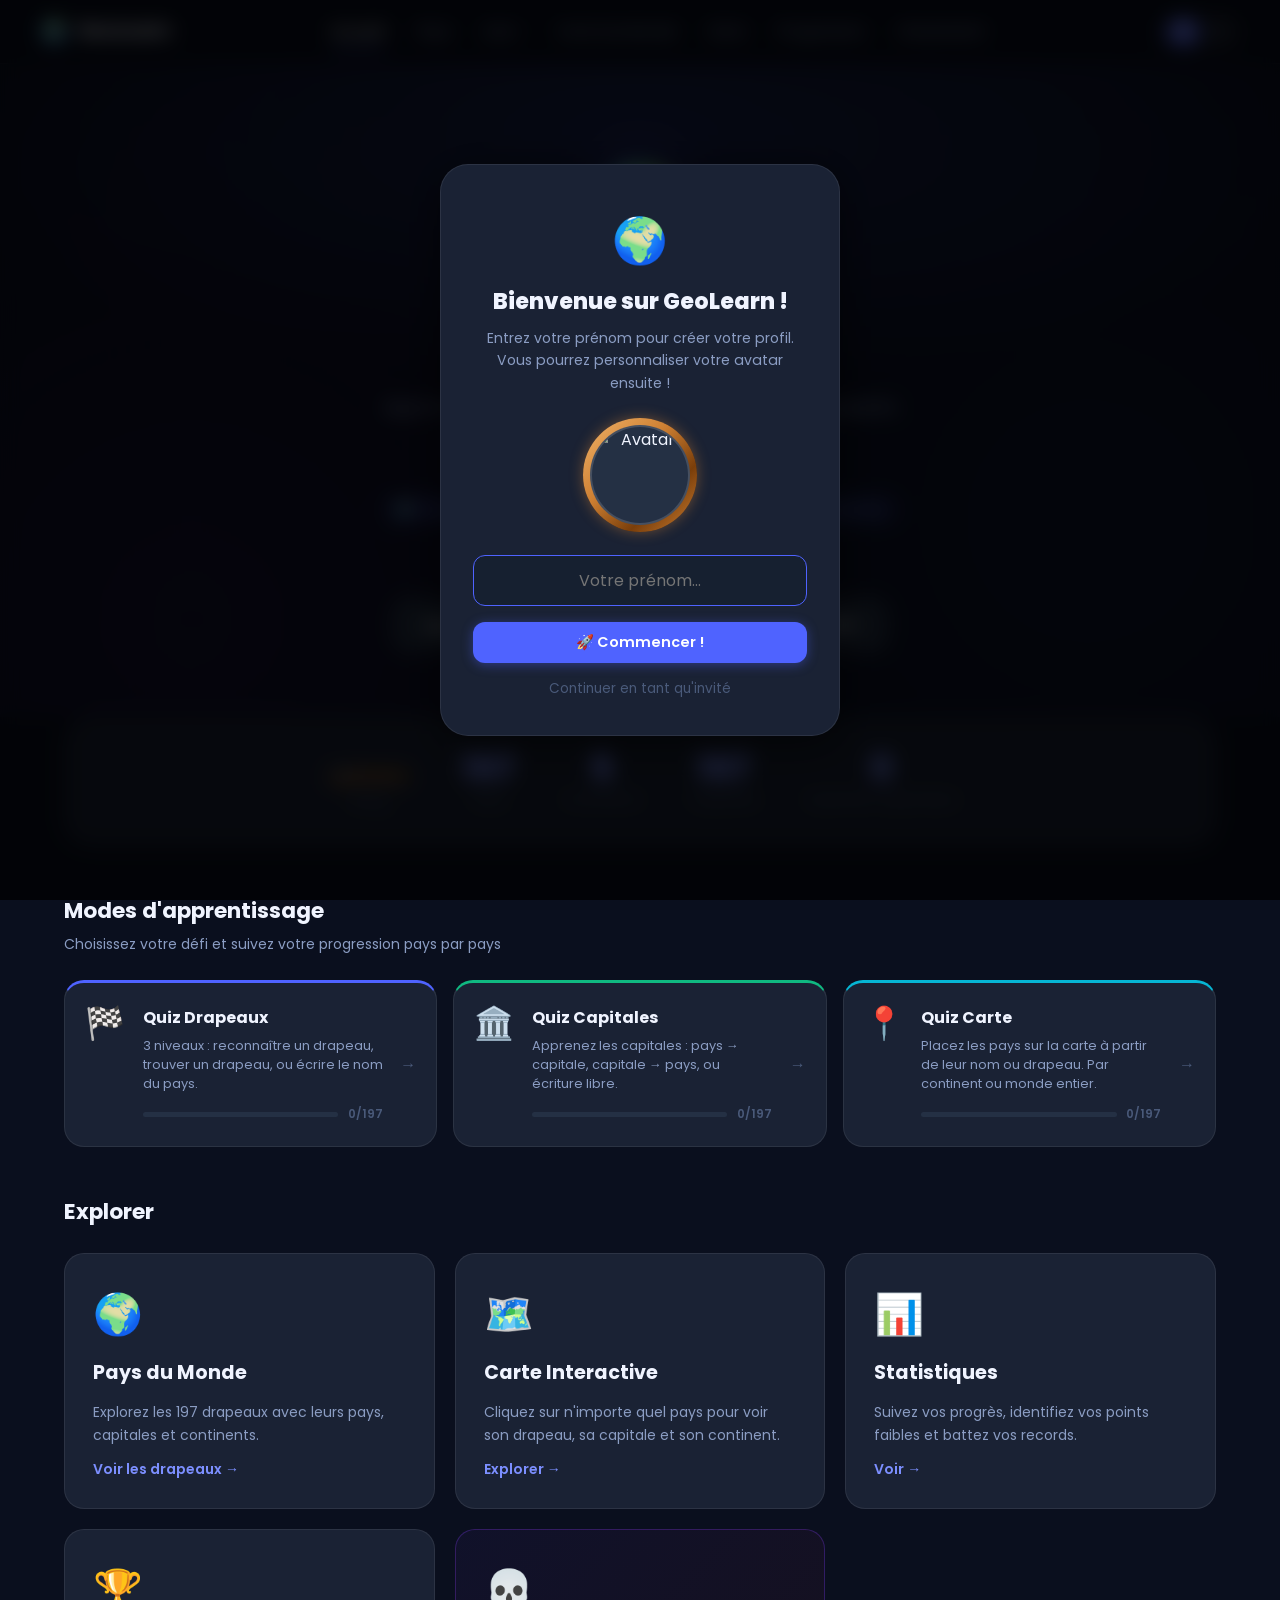
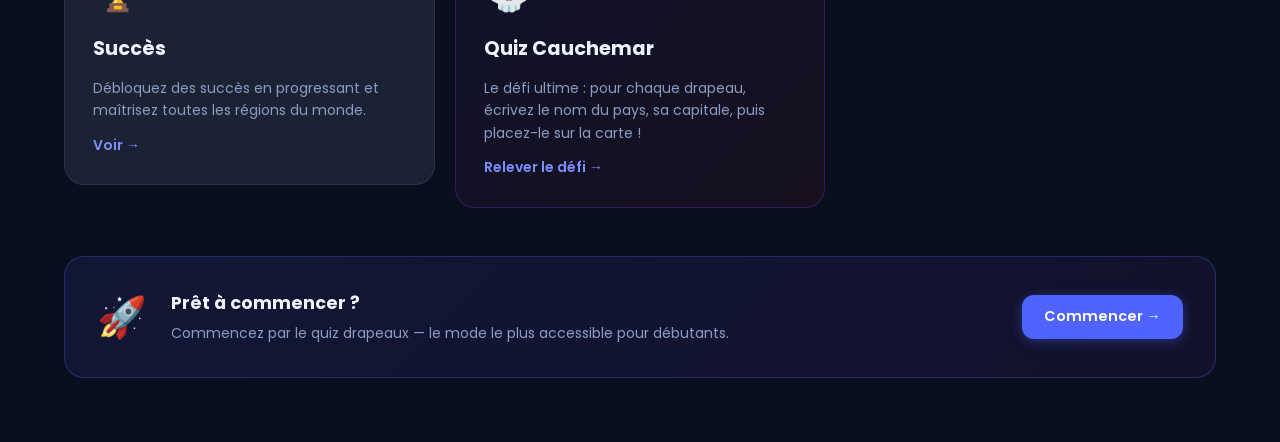
==== index.html @ 6a36aa5c "modif" ====
<!DOCTYPE html>
<html lang="fr" id="htmlRoot">
<head>
  <meta charset="UTF-8">
  <meta name="viewport" content="width=device-width, initial-scale=1.0">
  <title>GeoLearn</title>
  <link rel="icon" href="data:image/svg+xml,<svg xmlns=%22http://www.w3.org/2000/svg%22 viewBox=%220 0 100 100%22><text y=%22.9em%22 font-size=%2290%22>🌍</text></svg>">
  <link rel="stylesheet" href="https://cdnjs.cloudflare.com/ajax/libs/flag-icons/6.6.6/css/flag-icons.min.css">
  <link rel="preconnect" href="https://fonts.googleapis.com">
  <link rel="preconnect" href="https://fonts.gstatic.com" crossorigin>
  <link href="https://fonts.googleapis.com/css2?family=Poppins:wght@300;400;500;600;700;800&display=swap" rel="stylesheet">
  <link rel="stylesheet" href="css/main.css">
  <link rel="stylesheet" href="css/components.css">
  <link rel="stylesheet" href="css/map.css">
</head>
<body>
  <div id="loading-screen">
    <div class="loader-content">
      <div class="loader-globe">🌍</div>
      <p id="loadingText">Chargement de GeoLearn...</p>
    </div>
  </div>

  <nav id="navbar">
    <a href="#/" class="nav-brand">
      <span class="nav-logo">🌍</span>
      <span class="nav-title">GeoLearn</span>
    </a>
    <div class="nav-links" id="navLinks">
      <a href="#/" class="nav-link" id="navHome">Accueil</a>
      <a href="#/drapeaux" class="nav-link" id="navFlags">Pays</a>
      <div class="nav-dropdown">
        <button class="nav-link nav-dropdown-btn" id="navQuizBtn">Quiz <span class="arrow">▾</span></button>
        <div class="nav-dropdown-menu">
          <a href="#/quiz/drapeaux" class="nav-dropdown-item" id="navQuizFlags">Quiz Drapeaux</a>
          <a href="#/quiz/capitales" class="nav-dropdown-item" id="navQuizCap">Quiz Capitales</a>
          <a href="#/quiz/carte" class="nav-dropdown-item" id="navQuizMap">Quiz Carte</a>
          <a href="#/quiz/cauchemar" class="nav-dropdown-item" id="navQuizNight">Quiz Cauchemar</a>
        </div>
      </div>
      <a href="#/carte" class="nav-link" id="navMap">Carte du Monde</a>
      <a href="#/stats" class="nav-link" id="navStats">Stats</a>
      <a href="#/succes" class="nav-link" id="navAch">Progression</a>
      <a href="#/classement" class="nav-link" id="navLeaderboard">Classement</a>
    </div>
    <button class="nav-toggle" id="navToggle" aria-label="Menu">
      <span></span><span></span><span></span>
    </button>
    <div class="nav-right">
      <div class="lang-switch" id="langSwitch">
        <button class="lang-switch-btn" data-lang="fr" title="Français">FR</button>
        <span class="lang-switch-sep">|</span>
        <button class="lang-switch-btn" data-lang="en" title="English">EN</button>
      </div>
      <a href="#/profil" id="navProfileBtn" style="display:none">👤</a>
    </div>
  </nav>

  <main id="app"></main>
  <div id="toast-container"></div>

  <script src="https://cdn.jsdelivr.net/npm/@supabase/supabase-js@2/dist/umd/supabase.js"></script>
  <script src="js/config.js"></script>
  <script src="js/modules/i18n.js"></script>
  <script src="https://d3js.org/d3.v7.min.js"></script>
  <script src="https://unpkg.com/topojson-client@3/dist/topojson-client.min.js"></script>
  <script src="js/data/countries.js"></script>
  <script src="js/data/countryDetails.js"></script>
  <script src="js/modules/router.js"></script>
  <script src="js/modules/ui.js"></script>
  <script src="js/modules/flagList.js"></script>
  <script src="js/modules/quizEngine.js"></script>
  <script src="js/modules/quizFlags.js"></script>
  <script src="js/modules/quizCapitals.js"></script>
  <script src="js/modules/worldMap.js"></script>
  <script src="js/modules/quizMap.js"></script>
  <script src="js/modules/quizNightmare.js"></script>
  <script src="js/modules/profile.js"></script>
  <script src="js/modules/achievements.js"></script>
  <script src="js/modules/rankBadges.js"></script>
  <script src="js/modules/leaderboard.js"></script>
  <script src="js/modules/auth.js"></script>
  <script src="js/app.js"></script>
</body>
</html>
---- css/main.css ----
/* ========== CSS VARIABLES ========== */
:root {
  --bg-primary: #0a0f1e;
  --bg-secondary: #111827;
  --bg-card: #1a2234;
  --bg-card-hover: #1e2d44;
  --bg-surface: #243044;
  --bg-input: #162030;

  --text-primary: #f0f4ff;
  --text-secondary: #8b9dc3;
  --text-muted: #4a5a7a;

  --accent: #4f63ff;
  --accent-light: #7c8fff;
  --accent-dark: #3347cc;
  --accent-glow: rgba(79, 99, 255, 0.35);

  --success: #10b981;
  --success-bg: rgba(16, 185, 129, 0.15);
  --success-border: rgba(16, 185, 129, 0.4);
  --error: #ef4444;
  --error-bg: rgba(239, 68, 68, 0.15);
  --error-border: rgba(239, 68, 68, 0.4);
  --warning: #f59e0b;
  --warning-bg: rgba(245, 158, 11, 0.15);
  --warning-border: rgba(245, 158, 11, 0.4);

  --africa: #f97316;
  --americas: #22c55e;
  --asia: #ec4899;
  --europe: #6366f1;
  --oceania: #06b6d4;

  --border: rgba(255, 255, 255, 0.08);
  --border-hover: rgba(255, 255, 255, 0.15);
  --border-active: rgba(79, 99, 255, 0.5);

  --shadow-sm: 0 2px 8px rgba(0, 0, 0, 0.3);
  --shadow-md: 0 4px 20px rgba(0, 0, 0, 0.4);
  --shadow-lg: 0 8px 40px rgba(0, 0, 0, 0.5);
  --shadow-accent: 0 4px 20px rgba(79, 99, 255, 0.4);

  --radius-sm: 8px;
  --radius-md: 12px;
  --radius-lg: 20px;
  --radius-xl: 28px;
  --radius-full: 9999px;

  --nav-height: 64px;
  --max-width: 1200px;
  --transition: 0.2s ease;
  --transition-slow: 0.4s ease;
  --font: 'Poppins', -apple-system, BlinkMacSystemFont, 'Segoe UI', sans-serif;
}

/* ========== RESET & BASE ========== */
*, *::before, *::after { box-sizing: border-box; margin: 0; padding: 0; }

html { scroll-behavior: smooth; }

body {
  font-family: var(--font);
  background: var(--bg-primary);
  color: var(--text-primary);
  line-height: 1.6;
  min-height: 100vh;
  overflow-x: hidden;
}

a { color: inherit; text-decoration: none; }
button { font-family: var(--font); cursor: pointer; border: none; background: none; }
img { max-width: 100%; display: block; }

::-webkit-scrollbar { width: 8px; }
::-webkit-scrollbar-track { background: var(--bg-secondary); }
::-webkit-scrollbar-thumb { background: var(--bg-surface); border-radius: 4px; }
::-webkit-scrollbar-thumb:hover { background: var(--text-muted); }

/* ========== LOADING SCREEN ========== */
#loading-screen {
  position: fixed;
  inset: 0;
  background: var(--bg-primary);
  display: flex;
  align-items: center;
  justify-content: center;
  z-index: 9999;
  transition: opacity 0.5s ease, visibility 0.5s ease;
}
#loading-screen.hidden { opacity: 0; visibility: hidden; }

.loader-content {
  text-align: center;
  animation: fadeInUp 0.5s ease;
}
.loader-globe {
  font-size: 5rem;
  animation: spin 2s linear infinite;
  display: inline-block;
  margin-bottom: 1rem;
}
.loader-content p {
  color: var(--text-secondary);
  font-size: 1.1rem;
  font-weight: 500;
}

@keyframes spin { from { transform: rotate(0deg); } to { transform: rotate(360deg); } }
@keyframes fadeInUp { from { opacity: 0; transform: translateY(20px); } to { opacity: 1; transform: translateY(0); } }

/* ========== NAVBAR ========== */
#navbar {
  position: fixed;
  top: 0;
  left: 0;
  right: 0;
  height: var(--nav-height);
  background: rgba(10, 15, 30, 0.95);
  backdrop-filter: blur(20px);
  -webkit-backdrop-filter: blur(20px);
  border-bottom: 1px solid var(--border);
  display: flex;
  align-items: center;
  justify-content: space-between;
  padding: 0 2.5rem;
  z-index: 1000;
}

.nav-brand {
  display: flex;
  align-items: center;
  gap: 0.55rem;
  font-weight: 700;
  font-size: 1.2rem;
  color: var(--text-primary);
  transition: opacity var(--transition);
  flex-shrink: 0;
  letter-spacing: -0.01em;
}
.nav-brand:hover { opacity: 0.75; }
.nav-logo { font-size: 1.4rem; }

.nav-links {
  display: flex;
  align-items: center;
  gap: 0.5rem;
  flex: 1;
  justify-content: center;
}

.nav-right {
  display: flex;
  align-items: center;
  gap: 0.6rem;
  flex-shrink: 0;
  padding-left: 1rem;
  border-left: 1px solid var(--border);
}

.nav-link {
  color: var(--text-secondary);
  font-size: 0.875rem;
  font-weight: 500;
  padding: 0.4rem 0.75rem;
  border-radius: var(--radius-sm);
  transition: color var(--transition);
  white-space: nowrap;
  display: inline-flex;
  align-items: center;
  gap: 0.3rem;
  position: relative;
}
.nav-link:hover {
  color: var(--text-primary);
}
.nav-link.active {
  color: var(--text-primary);
  font-weight: 600;
}
.nav-link.active::after {
  content: '';
  position: absolute;
  bottom: -2px;
  left: 0.75rem;
  right: 0.75rem;
  height: 2px;
  background: var(--accent);
  border-radius: 2px;
}

/* Dropdown */
.nav-dropdown { position: relative; }
.nav-dropdown-btn {
  color: var(--text-secondary);
  font-size: 0.875rem;
  font-weight: 500;
  padding: 0.4rem 0.75rem;
  border-radius: var(--radius-sm);
  transition: color var(--transition);
  display: inline-flex;
  align-items: center;
  gap: 0.35rem;
}
.nav-dropdown-btn:hover { color: var(--text-primary); }
.nav-dropdown-btn .arrow { transition: transform 0.2s; font-size: 0.65rem; opacity: 0.5; }
.nav-dropdown:hover .nav-dropdown-btn { color: var(--text-primary); }
.nav-dropdown:hover .arrow { transform: rotate(180deg); }

.nav-dropdown-menu {
  position: absolute;
  top: calc(100% + 0.75rem);
  right: 0;
  min-width: 210px;
  background: var(--bg-card);
  border: 1px solid var(--border);
  border-radius: var(--radius-md);
  padding: 0.4rem;
  box-shadow: var(--shadow-lg);
  opacity: 0;
  visibility: hidden;
  transform: translateY(-6px);
  transition: all 0.18s ease;
  z-index: 100;
}
.nav-dropdown:hover .nav-dropdown-menu {
  opacity: 1;
  visibility: visible;
  transform: translateY(0);
}
.nav-dropdown-item {
  display: block;
  padding: 0.6rem 0.9rem;
  color: var(--text-secondary);
  font-size: 0.875rem;
  font-weight: 500;
  border-radius: var(--radius-sm);
  transition: all var(--transition);
}
.nav-dropdown-item:hover { color: var(--text-primary); background: rgba(255,255,255,0.06); }

/* Language Switch (kept hidden in nav, reused if needed) */
.lang-switch {
  display: flex;
  align-items: center;
  gap: 0;
  flex-shrink: 0;
  background: rgba(255,255,255,0.06);
  border: 1px solid var(--border);
  border-radius: 20px;
  padding: 3px 4px;
}
.lang-switch-btn {
  height: 26px;
  min-width: 32px;
  border-radius: 14px;
  display: flex;
  align-items: center;
  justify-content: center;
  padding: 0 8px;
  border: none;
  background: transparent;
  color: var(--text-muted);
  font-size: 0.72rem;
  font-weight: 700;
  letter-spacing: 0.05em;
  cursor: pointer;
  transition: all 0.18s ease;
}
.lang-switch-sep {
  color: var(--border);
  font-size: 0.75rem;
  line-height: 1;
  pointer-events: none;
  user-select: none;
}
.lang-switch-btn.active {
  background: var(--accent);
  color: #fff;
  box-shadow: 0 0 8px var(--accent-glow);
}
.lang-switch-btn:hover:not(.active) {
  color: var(--text-primary);
  background: rgba(255,255,255,0.07);
}

/* Hamburger */
.nav-toggle {
  display: none;
  flex-direction: column;
  gap: 5px;
  padding: 8px;
  margin-left: 1rem;
  border-radius: var(--radius-sm);
  transition: background var(--transition);
}
.nav-toggle:hover { background: rgba(255,255,255,0.07); }
.nav-toggle span {
  width: 22px; height: 2px;
  background: var(--text-secondary);
  border-radius: 2px;
  transition: all 0.3s ease;
  display: block;
}
.nav-toggle.open span:nth-child(1) { transform: translateY(7px) rotate(45deg); }
.nav-toggle.open span:nth-child(2) { opacity: 0; transform: scaleX(0); }
.nav-toggle.open span:nth-child(3) { transform: translateY(-7px) rotate(-45deg); }

/* ========== MAIN CONTENT ========== */
#app {
  padding-top: var(--nav-height);
  min-height: 100vh;
}

.page {
  max-width: var(--max-width);
  margin: 0 auto;
  padding: 2rem 1.5rem;
  animation: fadeInUp 0.3s ease;
}

.page-title {
  font-size: 2rem;
  font-weight: 800;
  margin-bottom: 0.4rem;
  background: linear-gradient(135deg, var(--text-primary), var(--accent-light));
  -webkit-background-clip: text;
  -webkit-text-fill-color: transparent;
  background-clip: text;
}
.page-subtitle {
  color: var(--text-secondary);
  font-size: 1rem;
  margin-bottom: 2rem;
}

/* ========== HOME PAGE ========== */
.hero {
  text-align: center;
  padding: 4rem 1rem 3rem;
  position: relative;
  overflow: hidden;
}
.hero::before {
  content: '';
  position: absolute;
  inset: -50%;
  background: radial-gradient(ellipse at center, rgba(79, 99, 255, 0.12) 0%, transparent 70%);
  pointer-events: none;
}
.hero-globe {
  font-size: 5rem;
  display: inline-block;
  animation: float 3s ease-in-out infinite;
  margin-bottom: 1.5rem;
  filter: drop-shadow(0 0 30px rgba(79, 99, 255, 0.4));
}
@keyframes float {
  0%, 100% { transform: translateY(0) rotate(0deg); }
  50% { transform: translateY(-12px) rotate(5deg); }
}
.hero-title {
  font-size: clamp(2.5rem, 6vw, 4.5rem);
  font-weight: 800;
  line-height: 1.1;
  margin-bottom: 1rem;
  background: linear-gradient(135deg, #fff 0%, var(--accent-light) 50%, #a5b4fc 100%);
  -webkit-background-clip: text;
  -webkit-text-fill-color: transparent;
  background-clip: text;
}
.hero-subtitle {
  font-size: 1.15rem;
  color: var(--text-secondary);
  max-width: 560px;
  margin: 0 auto 2.5rem;
  line-height: 1.7;
}
.hero-actions {
  display: flex;
  gap: 1rem;
  justify-content: center;
  flex-wrap: wrap;
}

.home-stats {
  display: flex;
  justify-content: center;
  gap: 3rem;
  padding: 2rem;
  background: var(--bg-card);
  border: 1px solid var(--border);
  border-radius: var(--radius-xl);
  margin: 0 0 3rem;
  flex-wrap: wrap;
}
.home-stat {
  text-align: center;
}
.home-stat-number {
  font-size: 2.2rem;
  font-weight: 800;
  color: var(--accent-light);
  line-height: 1;
}
.home-stat-label {
  font-size: 0.85rem;
  color: var(--text-muted);
  margin-top: 0.25rem;
  font-weight: 500;
}

.features-grid {
  display: grid;
  grid-template-columns: repeat(auto-fill, minmax(280px, 1fr));
  gap: 1.25rem;
  margin-bottom: 3rem;
}

.feature-card {
  background: var(--bg-card);
  border: 1px solid var(--border);
  border-radius: var(--radius-lg);
  padding: 1.75rem;
  cursor: pointer;
  transition: all var(--transition);
  display: flex;
  flex-direction: column;
  gap: 0.75rem;
  position: relative;
  overflow: hidden;
}
.feature-card::before {
  content: '';
  position: absolute;
  inset: 0;
  background: linear-gradient(135deg, transparent, rgba(79, 99, 255, 0.05));
  opacity: 0;
  transition: opacity var(--transition);
}
.feature-card:hover { border-color: var(--border-active); transform: translateY(-3px); box-shadow: var(--shadow-accent); }
.feature-card:hover::before { opacity: 1; }
.feature-card-icon { font-size: 2.5rem; }
.feature-card-title { font-size: 1.2rem; font-weight: 700; }
.feature-card-desc { font-size: 0.875rem; color: var(--text-secondary); line-height: 1.6; }
.feature-card-arrow {
  margin-top: auto;
  color: var(--accent-light);
  font-size: 0.875rem;
  font-weight: 600;
  display: flex;
  align-items: center;
  gap: 0.4rem;
  transition: gap var(--transition);
}
.feature-card:hover .feature-card-arrow { gap: 0.75rem; }

/* ========== TOAST ========== */
#toast-container {
  position: fixed;
  bottom: 1.5rem;
  right: 1.5rem;
  display: flex;
  flex-direction: column;
  gap: 0.6rem;
  z-index: 9999;
  pointer-events: none;
}

/* ========== STATS PAGE ========== */
.stats-grid {
  display: grid;
  grid-template-columns: repeat(auto-fill, minmax(200px, 1fr));
  gap: 1rem;
  margin-bottom: 2rem;
}
.stats-grid-5 {
  grid-template-columns: repeat(5, 1fr);
}
.stat-card {
  background: var(--bg-card);
  border: 1px solid var(--border);
  border-radius: var(--radius-lg);
  padding: 1.5rem;
  text-align: center;
}
.stat-card-number {
  font-size: 2.5rem;
  font-weight: 800;
  color: var(--accent-light);
  line-height: 1;
}
.stat-card-label {
  color: var(--text-secondary);
  font-size: 0.85rem;
  margin-top: 0.4rem;
  font-weight: 500;
}

.continent-progress { margin-bottom: 2rem; }
.continent-progress h3 { font-size: 1.2rem; font-weight: 700; margin-bottom: 1rem; }
.continent-progress-item {
  margin-bottom: 0.75rem;
}
.continent-progress-header {
  display: flex;
  justify-content: space-between;
  font-size: 0.875rem;
  margin-bottom: 0.3rem;
}
.progress-bar-track {
  height: 8px;
  background: var(--bg-surface);
  border-radius: var(--radius-full);
  overflow: hidden;
}
.progress-bar-fill {
  height: 100%;
  border-radius: var(--radius-full);
  transition: width 0.6s ease;
}

.hard-countries { margin-bottom: 2rem; }
.hard-countries h3 { font-size: 1.2rem; font-weight: 700; margin-bottom: 1rem; }
.hard-country-list {
  display: flex;
  flex-direction: column;
  gap: 0.5rem;
}
.hard-country-item {
  background: var(--bg-card);
  border: 1px solid var(--border);
  border-radius: var(--radius-md);
  padding: 0.75rem 1rem;
  display: flex;
  align-items: center;
  gap: 0.75rem;
}
.hard-country-pct {
  margin-left: auto;
  font-size: 0.875rem;
  font-weight: 600;
  color: var(--error);
}

/* ========== STATS PAGE V2 ========== */
.stats-section { margin-bottom: 2rem; }
.stats-section-title { font-size: 1.2rem; font-weight: 700; margin-bottom: 0.25rem; }
.stats-section-hint { font-size: 0.8rem; color: var(--text-muted); margin-bottom: 1rem; }

.continent-cards-grid {
  display: grid;
  grid-template-columns: repeat(5, 1fr);
  gap: 1rem;
  margin-bottom: 0.75rem;
}
.continent-ring-card {
  background: var(--bg-card);
  border: 2px solid var(--border);
  border-radius: var(--radius-lg);
  padding: 1rem 0.5rem 0.75rem;
  cursor: pointer;
  text-align: center;
  transition: border-color var(--transition), transform var(--transition), box-shadow var(--transition);
  user-select: none;
}
.continent-ring-card:hover { border-color: var(--border-hover); transform: translateY(-3px); box-shadow: var(--shadow-md); }
.continent-ring-card.active { border-color: var(--border-active); box-shadow: 0 0 0 1px var(--border-active), var(--shadow-md); }
.continent-ring-svg { width: 100%; max-width: 100px; display: block; margin: 0 auto; }
.continent-ring-name { font-weight: 700; font-size: 0.85rem; margin-top: 0.5rem; color: var(--text-primary); }
.continent-ring-sub { font-size: 0.7rem; color: var(--text-muted); margin-top: 0.15rem; }

.continent-detail-panel {
  background: var(--bg-card);
  border: 1px solid var(--border-active);
  border-radius: var(--radius-lg);
  padding: 1.5rem;
  margin-bottom: 0.5rem;
  animation: fadeInUp 0.2s ease;
}
.continent-detail-header { display: flex; align-items: center; gap: 0.75rem; margin-bottom: 1rem; font-size: 1.15rem; font-weight: 700; }
.continent-type-stats { display: grid; grid-template-columns: repeat(3, 1fr); gap: 0.75rem; margin-bottom: 1.25rem; }
.continent-type-stat { background: var(--bg-surface); border-radius: var(--radius-md); padding: 0.75rem; text-align: center; }

.country-progress-list {
  display: grid;
  grid-template-columns: repeat(auto-fill, minmax(180px, 1fr));
  gap: 0.4rem;
  max-height: 380px;
  overflow-y: auto;
}
.country-progress-item {
  background: var(--bg-surface);
  border-radius: var(--radius-sm);
  padding: 0.4rem 0.6rem;
  display: flex;
  align-items: center;
  gap: 0.4rem;
  font-size: 0.78rem;
}
.country-clickable { cursor: pointer; transition: background var(--transition); }
.country-clickable:hover { background: var(--bg-card-hover); }

.mastery-indicator {
  display: inline-flex; align-items: center; justify-content: center;
  font-size: 0.6rem; width: 18px; height: 18px; border-radius: 4px; flex-shrink: 0;
}
.mastery-indicator.ok   { background: var(--success-bg); }
.mastery-indicator.fail { background: var(--error-bg); }
.mastery-indicator.none { background: var(--bg-surface); opacity: 0.4; }

.type-cards-grid { display: grid; grid-template-columns: repeat(3, 1fr); gap: 1rem; margin-bottom: 0.75rem; }
.type-card {
  background: var(--bg-card);
  border: 2px solid var(--border);
  border-radius: var(--radius-lg);
  padding: 1.25rem;
  cursor: pointer;
  transition: border-color var(--transition), transform var(--transition);
  user-select: none;
}
.type-card:hover { border-color: var(--border-hover); transform: translateY(-2px); }
.type-card.active { border-color: var(--border-active); }
.type-card-header { display: flex; align-items: center; gap: 0.5rem; font-weight: 700; font-size: 1rem; margin-bottom: 0.75rem; }
.type-card-stats { font-size: 2rem; font-weight: 800; color: var(--accent-light); line-height: 1; }
.type-card-sub { font-size: 0.75rem; color: var(--text-muted); margin-top: 0.3rem; }

/* ========== RESPONSIVE ========== */
@media (max-width: 768px) {
  #navbar { padding: 0 1rem; }
  .nav-toggle { display: flex; }
  .nav-right { padding-left: 0.5rem; border-left: none; gap: 0.4rem; }
  .nav-links {
    position: fixed;
    top: var(--nav-height);
    left: 0;
    right: 0;
    background: var(--bg-secondary);
    border-bottom: 1px solid var(--border);
    flex-direction: column;
    align-items: stretch;
    padding: 1rem;
    gap: 0.25rem;
    transform: translateY(-100%);
    opacity: 0;
    visibility: hidden;
    transition: all 0.3s ease;
    margin-left: 0;
    z-index: 999;
  }
  .nav-links.open {
    transform: translateY(0);
    opacity: 1;
    visibility: visible;
  }
  .nav-link, .nav-dropdown-btn {
    width: 100%;
    padding: 0.75rem 1rem;
    font-size: 1rem;
  }
  .nav-dropdown-menu {
    position: static;
    opacity: 1;
    visibility: visible;
    transform: none;
    box-shadow: none;
    border: none;
    background: transparent;
    padding-left: 1rem;
  }
  .nav-dropdown:hover .nav-dropdown-menu { transform: none; }

  .hero { padding: 2rem 1rem; }
  .home-stats { gap: 1.5rem; padding: 1.5rem; }
  .features-grid { grid-template-columns: 1fr; }
  .page { padding: 1.5rem 1rem; }
  .continent-cards-grid { grid-template-columns: repeat(3, 1fr); }
  .type-cards-grid { grid-template-columns: 1fr; }
  .continent-type-stats { grid-template-columns: 1fr; gap: 0.5rem; }
  .stats-grid-5 { grid-template-columns: repeat(3, 1fr); }
}
@media (max-width: 480px) {
  .continent-cards-grid { grid-template-columns: repeat(2, 1fr); }
  .country-progress-list { grid-template-columns: 1fr; }
  .stats-grid-5 { grid-template-columns: repeat(2, 1fr); }
  .page-title { font-size: 1.65rem; }
  .page-subtitle { font-size: 0.875rem; margin-bottom: 1.25rem; }
  .home-stats { gap: 1rem; padding: 1rem; }
  .home-stat-number { font-size: 1.8rem; }
}

/* ========== HOME PAGE V2 ========== */
.home-hero {
  position: relative;
  overflow: hidden;
  text-align: center;
  padding: 5rem 1.5rem 4rem;
}
.home-hero::after {
  content: '';
  position: absolute;
  inset: 0;
  background:
    radial-gradient(ellipse 90% 60% at 50% 10%, rgba(79,99,255,0.2) 0%, transparent 65%),
    radial-gradient(circle at 15% 85%, rgba(124,58,237,0.1) 0%, transparent 45%),
    radial-gradient(circle at 85% 70%, rgba(79,99,255,0.08) 0%, transparent 45%);
  pointer-events: none;
  z-index: 0;
}
.home-hero::before {
  content: '';
  position: absolute;
  inset: 0;
  background-image: radial-gradient(circle, rgba(255,255,255,0.1) 1px, transparent 1px);
  background-size: 38px 38px;
  pointer-events: none;
  -webkit-mask-image: radial-gradient(ellipse 85% 75% at 50% 20%, black 0%, transparent 70%);
  mask-image: radial-gradient(ellipse 85% 75% at 50% 20%, black 0%, transparent 70%);
  z-index: 0;
}
.home-hero-content {
  position: relative;
  z-index: 1;
  max-width: 680px;
  margin: 0 auto;
}
.home-nightmare-btn {
  background: linear-gradient(135deg, #7c3aed, #dc2626);
  color: white;
  border: none;
  box-shadow: 0 4px 20px rgba(124,58,237,0.35);
}
.home-nightmare-btn:hover {
  box-shadow: 0 6px 28px rgba(124,58,237,0.5);
  transform: translateY(-2px);
}
.home-pills {
  display: flex;
  gap: 0.5rem;
  justify-content: center;
  flex-wrap: wrap;
  margin: 0 auto 2rem;
  max-width: 540px;
}
.home-pill {
  background: rgba(79,99,255,0.12);
  border: 1px solid rgba(79,99,255,0.28);
  border-radius: var(--radius-full);
  padding: 0.3rem 0.85rem;
  font-size: 0.78rem;
  color: var(--accent-light);
  font-weight: 500;
  letter-spacing: 0.01em;
}
.home-content {
  max-width: var(--max-width);
  margin: 0 auto;
  padding: 0 1.5rem 4rem;
}
.home-section { margin-bottom: 3rem; }
.home-section-header { margin-bottom: 1.5rem; }
.home-section-title {
  font-size: 1.35rem;
  font-weight: 700;
  margin-bottom: 0.3rem;
}
.home-section-sub {
  font-size: 0.875rem;
  color: var(--text-secondary);
}

/* ── Learning Tracks ── */
.home-tracks {
  display: grid;
  grid-template-columns: repeat(3, 1fr);
  gap: 1rem;
}
.home-track {
  display: flex;
  align-items: flex-start;
  gap: 1.1rem;
  background: var(--bg-card);
  border: 1px solid var(--border);
  border-top-width: 3px;
  border-radius: var(--radius-lg);
  padding: 1.4rem 1.25rem;
  text-decoration: none;
  color: inherit;
  transition: transform var(--transition), border-color var(--transition), box-shadow var(--transition);
  position: relative;
  overflow: hidden;
}
.home-track::before {
  content: '';
  position: absolute;
  inset: 0;
  background: linear-gradient(135deg, transparent, rgba(79,99,255,0.04));
  opacity: 0;
  transition: opacity var(--transition);
}
.home-track:hover { transform: translateY(-3px); box-shadow: var(--shadow-accent); }
.home-track:hover::before { opacity: 1; }
.home-track-flags { border-top-color: var(--accent); }
.home-track-flags:hover { border-color: var(--accent); border-top-color: var(--accent); }
.home-track-caps  { border-top-color: var(--success); }
.home-track-caps:hover  { border-color: var(--success); border-top-color: var(--success); }
.home-track-map   { border-top-color: var(--oceania); }
.home-track-map:hover   { border-color: var(--oceania); border-top-color: var(--oceania); }
.home-track-icon { font-size: 2rem; flex-shrink: 0; line-height: 1; padding-top: 0.1rem; }
.home-track-body { flex: 1; min-width: 0; }
.home-track-title { font-size: 1rem; font-weight: 700; margin-bottom: 0.3rem; }
.home-track-desc  { font-size: 0.8rem; color: var(--text-secondary); line-height: 1.5; margin-bottom: 0.75rem; }
.home-track-progress {
  display: flex;
  align-items: center;
  gap: 0.6rem;
  font-size: 0.72rem;
  color: var(--text-muted);
  font-weight: 600;
}
.home-track-bar {
  flex: 1;
  height: 5px;
  background: var(--bg-surface);
  border-radius: 999px;
  overflow: hidden;
}
.home-track-fill {
  height: 100%;
  border-radius: 999px;
  transition: width 0.8s cubic-bezier(0.4, 0, 0.2, 1);
}
.home-track-flags .home-track-fill { background: var(--accent); }
.home-track-caps  .home-track-fill { background: var(--success); }
.home-track-map   .home-track-fill { background: var(--oceania); }
.home-track-arrow {
  font-size: 1rem;
  color: var(--text-muted);
  flex-shrink: 0;
  align-self: center;
  transition: transform var(--transition), color var(--transition);
}
.home-track:hover .home-track-arrow { transform: translateX(4px); color: var(--accent-light); }

/* ── Hero Buttons ── */
.btn-hero-quiz {
  background: var(--accent);
  color: #fff;
  border: none;
  box-shadow: 0 4px 18px rgba(79,99,255,0.45);
}
.btn-hero-quiz:hover {
  background: var(--accent-dark);
  box-shadow: 0 6px 26px rgba(79,99,255,0.6);
  transform: translateY(-2px);
}
.btn-hero-map {
  background: rgba(6,182,212,0.12);
  color: #22d3ee;
  border: 1px solid rgba(6,182,212,0.4);
}
.btn-hero-map:hover {
  background: rgba(6,182,212,0.22);
  border-color: rgba(6,182,212,0.65);
  transform: translateY(-2px);
}
.btn-hero-lb {
  background: rgba(245,158,11,0.12);
  color: #fbbf24;
  border: 1px solid rgba(245,158,11,0.4);
}
.btn-hero-lb:hover {
  background: rgba(245,158,11,0.22);
  border-color: rgba(245,158,11,0.65);
  transform: translateY(-2px);
}

/* ── Quiz Pick Modal ── */
.quiz-pick-modal {
  position: fixed;
  inset: 0;
  z-index: 8000;
  display: flex;
  align-items: center;
  justify-content: center;
  padding: 1rem;
  opacity: 0;
  visibility: hidden;
  transition: opacity 0.25s ease, visibility 0.25s ease;
}
.quiz-pick-modal.open { opacity: 1; visibility: visible; }
.quiz-pick-backdrop {
  position: absolute;
  inset: 0;
  background: rgba(0,0,0,0.65);
  backdrop-filter: blur(6px);
  -webkit-backdrop-filter: blur(6px);
}
.quiz-pick-content {
  position: relative;
  z-index: 1;
  background: var(--bg-secondary);
  border: 1px solid var(--border);
  border-radius: var(--radius-xl);
  padding: 2rem;
  width: 100%;
  max-width: 580px;
  transform: scale(0.94) translateY(12px);
  transition: transform 0.25s cubic-bezier(0.34,1.56,0.64,1);
}
.quiz-pick-modal.open .quiz-pick-content { transform: scale(1) translateY(0); }
.quiz-pick-header {
  display: flex;
  align-items: center;
  justify-content: space-between;
  margin-bottom: 1.5rem;
}
.quiz-pick-header h3 { font-size: 1.15rem; font-weight: 700; }
.quiz-pick-close {
  width: 32px; height: 32px;
  border-radius: 50%;
  background: var(--bg-surface);
  color: var(--text-secondary);
  font-size: 0.85rem;
  display: flex; align-items: center; justify-content: center;
  transition: background var(--transition), color var(--transition);
}
.quiz-pick-close:hover { background: var(--error-bg); color: var(--error); }
.quiz-pick-grid {
  display: grid;
  grid-template-columns: 1fr 1fr;
  gap: 0.75rem;
}
.quiz-pick-item {
  display: flex;
  flex-direction: column;
  gap: 0.35rem;
  padding: 1.2rem;
  border-radius: var(--radius-md);
  border: 1px solid var(--border);
  border-top-width: 3px;
  background: var(--bg-card);
  text-decoration: none;
  color: inherit;
  transition: transform var(--transition), box-shadow var(--transition);
}
.quiz-pick-item:hover { transform: translateY(-2px); }
.quiz-pick-icon { font-size: 1.6rem; }
.quiz-pick-name { font-size: 0.95rem; font-weight: 700; }
.quiz-pick-desc { font-size: 0.75rem; color: var(--text-secondary); line-height: 1.45; }
.quiz-pick-flags { border-top-color: var(--accent); }
.quiz-pick-flags:hover { border-color: var(--accent); box-shadow: 0 4px 16px rgba(79,99,255,0.18); }
.quiz-pick-caps  { border-top-color: var(--success); }
.quiz-pick-caps:hover  { border-color: var(--success); box-shadow: 0 4px 16px rgba(16,185,129,0.18); }
.quiz-pick-map   { border-top-color: var(--oceania); }
.quiz-pick-map:hover   { border-color: var(--oceania); box-shadow: 0 4px 16px rgba(6,182,212,0.18); }
.quiz-pick-night { border-top-color: #7c3aed; }
.quiz-pick-night:hover { border-color: #7c3aed; box-shadow: 0 4px 16px rgba(124,58,237,0.18); }
@media (max-width: 480px) {
  .quiz-pick-grid { grid-template-columns: 1fr; }
  .quiz-pick-content { padding: 1.5rem 1rem; }
}

/* ── First-time CTA Banner ── */
.home-cta-banner {
  display: flex;
  align-items: center;
  gap: 1.5rem;
  background: linear-gradient(135deg, rgba(79,99,255,0.1), rgba(124,58,237,0.07));
  border: 1px solid rgba(79,99,255,0.3);
  border-radius: var(--radius-lg);
  padding: 1.75rem 2rem;
  flex-wrap: wrap;
}
.home-cta-icon { font-size: 2.5rem; flex-shrink: 0; }
.home-cta-body { flex: 1; min-width: 200px; }
.home-cta-title { font-size: 1.1rem; font-weight: 700; margin-bottom: 0.35rem; }
.home-cta-desc { font-size: 0.875rem; color: var(--text-secondary); }

@media (max-width: 768px) {
  .home-tracks { grid-template-columns: 1fr; }
}
@media (max-width: 640px) {
  .home-hero { padding: 3rem 1rem 2.5rem; }
  .home-pills { gap: 0.35rem; }
  .home-pill { font-size: 0.72rem; padding: 0.25rem 0.65rem; }
  .home-cta-banner { flex-direction: column; text-align: center; padding: 1.25rem; }
  .home-cta-banner .btn { width: 100%; justify-content: center; }
}
---- css/components.css ----
/* ========== BUTTONS ========== */
.btn {
  display: inline-flex;
  align-items: center;
  justify-content: center;
  gap: 0.5rem;
  padding: 0.65rem 1.4rem;
  border-radius: var(--radius-md);
  font-size: 0.9rem;
  font-weight: 600;
  font-family: var(--font);
  cursor: pointer;
  transition: all var(--transition);
  border: none;
  white-space: nowrap;
  text-decoration: none;
}
.btn:disabled { opacity: 0.5; cursor: not-allowed; }

.btn-primary {
  background: var(--accent);
  color: white;
  box-shadow: 0 2px 12px rgba(79, 99, 255, 0.4);
}
.btn-primary:hover:not(:disabled) {
  background: var(--accent-dark);
  transform: translateY(-1px);
  box-shadow: 0 4px 20px rgba(79, 99, 255, 0.5);
}

.btn-secondary {
  background: var(--bg-surface);
  color: var(--text-primary);
  border: 1px solid var(--border);
}
.btn-secondary:hover:not(:disabled) {
  background: var(--bg-card-hover);
  border-color: var(--border-hover);
}

.btn-ghost {
  background: transparent;
  color: var(--text-secondary);
  border: 1px solid var(--border);
}
.btn-ghost:hover:not(:disabled) { color: var(--text-primary); border-color: var(--border-hover); background: rgba(255,255,255,0.04); }

.btn-success { background: var(--success); color: white; }
.btn-success:hover:not(:disabled) { background: #0ea672; transform: translateY(-1px); }

.btn-danger { background: var(--error); color: white; }
.btn-danger:hover:not(:disabled) { background: #dc2626; transform: translateY(-1px); }

.btn-lg { padding: 0.9rem 2rem; font-size: 1rem; border-radius: var(--radius-lg); }
.btn-sm { padding: 0.4rem 0.9rem; font-size: 0.8rem; border-radius: var(--radius-sm); }
.btn-icon { padding: 0.6rem; width: 2.4rem; height: 2.4rem; }

/* ========== CARDS ========== */
.card {
  background: var(--bg-card);
  border: 1px solid var(--border);
  border-radius: var(--radius-lg);
  padding: 1.5rem;
}
.card-hover {
  cursor: pointer;
  transition: all var(--transition);
}
.card-hover:hover {
  border-color: var(--border-active);
  transform: translateY(-2px);
  box-shadow: var(--shadow-md);
}

/* ========== CONTINENT BADGES ========== */
.badge {
  display: inline-flex;
  align-items: center;
  padding: 0.25rem 0.65rem;
  border-radius: var(--radius-full);
  font-size: 0.75rem;
  font-weight: 600;
}
.badge-africa { background: rgba(249, 115, 22, 0.15); color: var(--africa); border: 1px solid rgba(249, 115, 22, 0.3); }
.badge-americas { background: rgba(34, 197, 94, 0.15); color: var(--americas); border: 1px solid rgba(34, 197, 94, 0.3); }
.badge-asia { background: rgba(236, 72, 153, 0.15); color: var(--asia); border: 1px solid rgba(236, 72, 153, 0.3); }
.badge-europe { background: rgba(99, 102, 241, 0.15); color: var(--europe); border: 1px solid rgba(99, 102, 241, 0.3); }
.badge-oceania { background: rgba(6, 182, 212, 0.15); color: var(--oceania); border: 1px solid rgba(6, 182, 212, 0.3); }

/* ========== FILTER TABS ========== */
.filter-tabs {
  display: flex;
  gap: 0.4rem;
  flex-wrap: wrap;
  margin-bottom: 1.5rem;
}
.filter-tab {
  padding: 0.4rem 1rem;
  border-radius: var(--radius-full);
  font-size: 0.82rem;
  font-weight: 600;
  cursor: pointer;
  border: 1px solid var(--border);
  background: var(--bg-card);
  color: var(--text-secondary);
  transition: all var(--transition);
}
.filter-tab:hover { color: var(--text-primary); border-color: var(--border-hover); }
.filter-tab.active { background: var(--accent); color: white; border-color: var(--accent); }
.filter-tab[data-c="Africa"].active { background: var(--africa); border-color: var(--africa); }
.filter-tab[data-c="Americas"].active { background: var(--americas); border-color: var(--americas); }
.filter-tab[data-c="Asia"].active { background: var(--asia); border-color: var(--asia); }
.filter-tab[data-c="Europe"].active { background: var(--europe); border-color: var(--europe); }
.filter-tab[data-c="Oceania"].active { background: var(--oceania); border-color: var(--oceania); }

/* ========== SEARCH ========== */
.search-wrapper {
  position: relative;
  margin-bottom: 1.5rem;
}
.search-icon {
  position: absolute;
  left: 0.9rem;
  top: 50%;
  transform: translateY(-50%);
  color: var(--text-muted);
  font-size: 1rem;
  pointer-events: none;
}
.search-input {
  width: 100%;
  padding: 0.7rem 1rem 0.7rem 2.5rem;
  background: var(--bg-input);
  border: 1px solid var(--border);
  border-radius: var(--radius-md);
  color: var(--text-primary);
  font-family: var(--font);
  font-size: 0.9rem;
  transition: border-color var(--transition);
  outline: none;
}
.search-input:focus { border-color: var(--border-active); }
.search-input::placeholder { color: var(--text-muted); }

/* ========== FLAG LIST ========== */
.flags-header {
  display: flex;
  align-items: center;
  justify-content: space-between;
  margin-bottom: 1rem;
  flex-wrap: wrap;
  gap: 0.5rem;
}
.flags-count { color: var(--text-muted); font-size: 0.875rem; }

.flags-grid {
  display: grid;
  grid-template-columns: repeat(auto-fill, minmax(180px, 1fr));
  gap: 1rem;
}
.flag-card {
  background: var(--bg-card);
  border: 1px solid var(--border);
  border-radius: var(--radius-md);
  padding: 2.75rem 1rem 1.25rem;
  cursor: pointer;
  transition: all var(--transition);
  display: flex;
  flex-direction: column;
  align-items: center;
  gap: 0.6rem;
  text-align: center;
}
.flag-card:hover {
  border-color: var(--border-active);
  transform: translateY(-3px);
  box-shadow: var(--shadow-md);
  background: var(--bg-card-hover);
}
.flag-display {
  width: 80px;
  height: 53px;
  border-radius: 4px;
  overflow: hidden;
  box-shadow: 0 2px 8px rgba(0,0,0,0.4);
  flex-shrink: 0;
}
.flag-display .fi {
  width: 80px !important;
  height: 53px !important;
  background-size: cover !important;
  background-position: center !important;
  display: block;
}
.flag-card { position: relative; }
.flag-card-top { position: absolute; top: 0.5rem; left: 0.5rem; }
.flag-card-top .badge { font-size: 0.62rem; padding: 0.1rem 0.4rem; }
.flag-card-name { font-size: 0.875rem; font-weight: 600; line-height: 1.3; margin-top: 0.25rem; }
.flag-card-capital { font-size: 0.75rem; color: var(--text-muted); }

/* Flag sizes */
.fi-xl { width: 100px !important; height: 67px !important; background-size: cover !important; border-radius: 4px; box-shadow: 0 2px 12px rgba(0,0,0,0.5); }
.fi-lg { width: 72px !important; height: 48px !important; background-size: cover !important; border-radius: 3px; box-shadow: 0 2px 8px rgba(0,0,0,0.4); }
.fi-md { width: 48px !important; height: 32px !important; background-size: cover !important; border-radius: 3px; }
.fi-sm { width: 30px !important; height: 20px !important; background-size: cover !important; border-radius: 2px; }

/* ========== FLAG DETAIL MODAL ========== */
.modal-overlay {
  position: fixed;
  inset: 0;
  background: rgba(0, 0, 0, 0.75);
  backdrop-filter: blur(4px);
  z-index: 2000;
  display: flex;
  align-items: center;
  justify-content: center;
  padding: 1rem;
  animation: fadeIn 0.2s ease;
}
@keyframes fadeIn { from { opacity: 0; } to { opacity: 1; } }

.modal {
  background: var(--bg-card);
  border: 1px solid var(--border);
  border-radius: var(--radius-xl);
  padding: 2rem;
  max-width: 420px;
  width: 100%;
  text-align: center;
  animation: modalIn 0.3s ease;
  position: relative;
}
@keyframes modalIn { from { opacity: 0; transform: scale(0.9) translateY(20px); } to { opacity: 1; transform: scale(1) translateY(0); } }

.modal-close {
  position: absolute;
  top: 1rem;
  right: 1rem;
  width: 2rem;
  height: 2rem;
  border-radius: 50%;
  background: var(--bg-surface);
  color: var(--text-secondary);
  font-size: 1rem;
  display: flex;
  align-items: center;
  justify-content: center;
  cursor: pointer;
  transition: all var(--transition);
}
.modal-close:hover { background: var(--border-hover); color: var(--text-primary); }

.modal-country { max-width: 480px; text-align: left; }

.modal-flag-header { display: flex; align-items: center; gap: 1rem; margin-bottom: 1rem; padding-right: 2rem; }
.modal-flag-header-text { min-width: 0; }
.modal-country-name { font-size: 1.4rem; font-weight: 800; margin-bottom: 0.15rem; }
.modal-country-name-fr { color: var(--text-secondary); font-size: 0.875rem; margin-bottom: 0.4rem; }

.modal-minimap { border-radius: var(--radius-md); overflow: hidden; background: #060d1a; margin-bottom: 1rem; }
.modal-minimap-empty { padding: 1rem; font-size: 0.78rem; color: var(--text-muted); text-align: center; font-style: italic; }

.modal-facts { display: flex; flex-direction: column; gap: 0; margin-bottom: 1rem; border: 1px solid var(--border); border-radius: var(--radius-md); overflow: hidden; }
.modal-fact { display: flex; justify-content: space-between; align-items: center; padding: 0.55rem 0.85rem; font-size: 0.82rem; border-bottom: 1px solid var(--border); }
.modal-fact:last-child { border-bottom: none; }
.modal-fact-label { color: var(--text-muted); }
.modal-fact-value { font-weight: 600; text-align: right; }

.modal-history { margin-bottom: 1.25rem; }
.modal-history-title { font-size: 0.7rem; font-weight: 700; text-transform: uppercase; letter-spacing: 0.06em; color: var(--text-muted); margin-bottom: 0.4rem; }
.modal-history-text { font-size: 0.82rem; color: var(--text-secondary); line-height: 1.6; margin: 0; }

.modal-actions { display: flex; gap: 0.75rem; flex-wrap: wrap; }
.modal-loading { opacity: 0.4; font-style: italic; }

/* ========== QUIZ SETUP ========== */
.quiz-setup {
  max-width: 700px;
  margin: 0 auto;
}
.quiz-setup-title { font-size: 2rem; font-weight: 800; margin-bottom: 0.5rem; }
.quiz-setup-subtitle { color: var(--text-secondary); margin-bottom: 2rem; }

.setup-section { margin-bottom: 1.75rem; }
.setup-section-label { font-size: 0.9rem; font-weight: 600; color: var(--text-muted); text-transform: uppercase; letter-spacing: 0.05em; margin-bottom: 0.75rem; }

.level-cards {
  display: grid;
  grid-template-columns: repeat(3, 1fr);
  gap: 0.75rem;
}
.level-card {
  background: var(--bg-card);
  border: 1px solid var(--border);
  border-radius: var(--radius-lg);
  padding: 1.25rem 1rem;
  cursor: pointer;
  transition: all var(--transition);
  text-align: center;
}
.level-card:hover { border-color: var(--border-active); transform: translateY(-2px); }
.level-card.selected { border-color: var(--accent); background: rgba(79, 99, 255, 0.1); }
.level-card-num { font-size: 2rem; font-weight: 800; color: var(--accent-light); line-height: 1; margin-bottom: 0.4rem; }
.level-card-name { font-size: 0.9rem; font-weight: 600; margin-bottom: 0.3rem; }
.level-card-desc { font-size: 0.775rem; color: var(--text-muted); line-height: 1.4; }

.count-selector {
  display: flex;
  gap: 0.5rem;
  flex-wrap: wrap;
}
.count-btn {
  padding: 0.5rem 1.25rem;
  border-radius: var(--radius-full);
  border: 1px solid var(--border);
  background: var(--bg-card);
  color: var(--text-secondary);
  font-size: 0.875rem;
  font-weight: 600;
  cursor: pointer;
  transition: all var(--transition);
}
.count-btn:hover { border-color: var(--border-hover); color: var(--text-primary); }
.count-btn.selected { background: var(--accent); border-color: var(--accent); color: white; }

.difficulty-selector { display: flex; gap: 0.75rem; flex-wrap: wrap; }
.diff-btn {
  flex: 1;
  min-width: 120px;
  padding: 0.6rem 1rem;
  border-radius: var(--radius-md);
  border: 1px solid var(--border);
  background: var(--bg-card);
  color: var(--text-secondary);
  font-size: 0.875rem;
  font-weight: 600;
  cursor: pointer;
  transition: all var(--transition);
  text-align: center;
}
.diff-btn:hover { border-color: var(--border-hover); color: var(--text-primary); }
.diff-btn.selected { border-color: var(--warning); background: var(--warning-bg); color: var(--warning); }

/* ========== QUIZ QUESTION ========== */
.quiz-container { max-width: 680px; margin: 0 auto; }

.quiz-header {
  display: flex;
  align-items: center;
  justify-content: space-between;
  margin-bottom: 1.25rem;
  gap: 1rem;
}
.quiz-progress-wrap { flex: 1; }
.quiz-progress-text { font-size: 0.82rem; color: var(--text-muted); margin-bottom: 0.4rem; display: flex; justify-content: space-between; }
.quiz-progress-bar {
  height: 6px;
  background: var(--bg-surface);
  border-radius: var(--radius-full);
  overflow: hidden;
}
.quiz-progress-fill {
  height: 100%;
  background: linear-gradient(90deg, #9b87f2, #e8e3fc);
  border-radius: var(--radius-full);
  transition: width 0.4s ease;
}

.quiz-score-wrap { display: flex; gap: 0.75rem; align-items: center; flex-shrink: 0; }
.quiz-score-badge {
  display: flex;
  align-items: center;
  gap: 0.35rem;
  padding: 0.4rem 0.85rem;
  background: var(--bg-card);
  border: 1px solid var(--border);
  border-radius: var(--radius-full);
  font-size: 0.85rem;
  font-weight: 700;
}
.quiz-streak-badge {
  display: flex;
  align-items: center;
  gap: 0.3rem;
  padding: 0.4rem 0.85rem;
  background: var(--warning-bg);
  border: 1px solid var(--warning-border);
  border-radius: var(--radius-full);
  font-size: 0.85rem;
  font-weight: 700;
  color: var(--warning);
}
.quiz-streak-badge.hidden { opacity: 0; }

.quiz-timer-badge {
  display: flex;
  align-items: center;
  padding: 0.4rem 0.85rem;
  background: var(--surface-2, #f1f5f9);
  border: 1px solid var(--border);
  border-radius: var(--radius-full);
  font-size: 0.85rem;
  font-weight: 600;
  color: var(--text-muted);
  font-variant-numeric: tabular-nums;
}

.quiz-question-card {
  background: var(--bg-card);
  border: 1px solid var(--border);
  border-radius: var(--radius-xl);
  padding: 2rem;
  text-align: center;
  margin-bottom: 1.25rem;
  min-height: 200px;
  display: flex;
  flex-direction: column;
  align-items: center;
  justify-content: center;
  gap: 1rem;
}
.quiz-question-label { font-size: 0.85rem; color: var(--text-muted); font-weight: 500; text-transform: uppercase; letter-spacing: 0.05em; }
.quiz-question-text { font-size: 1.5rem; font-weight: 700; }
.quiz-flag-container .fi { display: block; width: 160px !important; height: 107px !important; background-size: cover !important; border-radius: 8px; box-shadow: var(--shadow-md); }

.quiz-options {
  display: grid;
  grid-template-columns: 1fr 1fr;
  gap: 0.75rem;
}
.quiz-option {
  background: var(--bg-card);
  border: 1px solid var(--border);
  border-radius: var(--radius-lg);
  padding: 1rem 1.25rem;
  cursor: pointer;
  transition: all 0.15s ease;
  font-family: var(--font);
  font-size: 0.9rem;
  font-weight: 600;
  color: var(--text-primary);
  text-align: left;
  display: flex;
  align-items: center;
  gap: 0.75rem;
  min-height: 64px;
}
.quiz-option:hover:not(:disabled) { border-color: var(--accent); background: rgba(79,99,255,0.08); transform: translateY(-1px); }
.quiz-option:disabled { cursor: default; }
.quiz-option.correct { border-color: var(--success) !important; background: var(--success-bg) !important; color: var(--success) !important; animation: correctPulse 0.4s ease; }
.quiz-option.wrong { border-color: var(--error) !important; background: var(--error-bg) !important; color: var(--error) !important; animation: wrongShake 0.4s ease; }
.quiz-option.revealed { border-color: var(--success) !important; background: var(--success-bg) !important; }

.option-key {
  width: 26px; height: 26px;
  border-radius: var(--radius-sm);
  background: var(--bg-surface);
  border: 1px solid var(--border);
  font-size: 0.75rem;
  font-weight: 700;
  display: flex;
  align-items: center;
  justify-content: center;
  flex-shrink: 0;
  color: var(--text-muted);
}
.quiz-option.correct .option-key, .quiz-option.wrong .option-key { border-color: currentColor; color: currentColor; background: transparent; }

/* Flag options (level 2) */
.quiz-option.flag-option {
  flex-direction: column;
  align-items: center;
  justify-content: center;
  padding: 0.75rem;
}
.quiz-option.flag-option .fi { width: 72px !important; height: 48px !important; background-size: cover !important; border-radius: 4px; display: block; }

/* Text input (level 3) */
.quiz-text-form { width: 100%; display: flex; flex-direction: column; gap: 0.75rem; }
.quiz-text-input {
  width: 100%;
  padding: 1rem 1.25rem;
  background: var(--bg-input);
  border: 1px solid var(--border);
  border-radius: var(--radius-lg);
  color: var(--text-primary);
  font-family: var(--font);
  font-size: 1.1rem;
  font-weight: 600;
  text-align: center;
  outline: none;
  transition: border-color var(--transition);
}
.quiz-text-input:focus { border-color: var(--border-active); }
.quiz-text-input.correct { border-color: var(--success); background: var(--success-bg); color: var(--success); }
.quiz-text-input.wrong { border-color: var(--error); background: var(--error-bg); color: var(--error); }
.quiz-hint { font-size: 0.85rem; color: var(--text-muted); }
.quiz-correct-answer { font-size: 0.9rem; color: var(--success); font-weight: 600; margin-top: 0.25rem; }

/* ========== PROFILE MODAL ========== */
.profile-modal-overlay {
  position: fixed;
  inset: 0;
  background: rgba(0, 0, 0, 0.75);
  backdrop-filter: blur(10px);
  -webkit-backdrop-filter: blur(10px);
  z-index: 10000;
  display: flex;
  align-items: center;
  justify-content: center;
  padding: 1rem;
  opacity: 0;
  transition: opacity 0.35s ease;
}
.profile-modal-overlay.profile-modal-in  { opacity: 1; }
.profile-modal-overlay.profile-modal-out { opacity: 0; }

.profile-modal {
  background: var(--bg-card);
  border: 1px solid var(--border);
  border-radius: var(--radius-xl);
  padding: 2.5rem 2rem 2rem;
  max-width: 400px;
  width: 100%;
  text-align: center;
  box-shadow: var(--shadow-lg);
  transform: translateY(24px) scale(0.96);
  transition: transform 0.35s cubic-bezier(0.34, 1.56, 0.64, 1);
}
.profile-modal-overlay.profile-modal-in .profile-modal {
  transform: translateY(0) scale(1);
}

.profile-modal-globe  { font-size: 2.8rem; margin-bottom: 0.5rem; }
.profile-modal-title  { font-size: 1.4rem; font-weight: 800; margin-bottom: 0.4rem; }
.profile-modal-subtitle {
  color: var(--text-secondary);
  font-size: 0.88rem;
  margin-bottom: 1.5rem;
}

.profile-modal-avatar-wrap {
  width: 100px;
  height: 100px;
  border-radius: 50%;
  overflow: hidden;
  margin: 0 auto 1.4rem;
  border: 3px solid var(--accent);
  box-shadow: 0 0 24px var(--accent-glow);
  background: var(--bg-surface);
}
.profile-modal-avatar-wrap img {
  width: 100%;
  height: 100%;
  object-fit: cover;
}

.profile-modal-input {
  width: 100%;
  padding: 0.75rem 1rem;
  background: var(--bg-input);
  border: 1.5px solid var(--border);
  border-radius: var(--radius-md);
  color: var(--text-primary);
  font-family: var(--font);
  font-size: 1rem;
  text-align: center;
  margin-bottom: 1rem;
  transition: border-color var(--transition);
}
.profile-modal-input:focus { outline: none; border-color: var(--accent); }

.profile-modal-btn  { width: 100%; margin-bottom: 0.75rem; }
.profile-modal-guest {
  background: none;
  border: none;
  color: var(--text-muted);
  font-size: 0.85rem;
  font-family: var(--font);
  cursor: pointer;
  transition: color var(--transition);
  padding: 0.25rem;
}
.profile-modal-guest:hover { color: var(--text-secondary); text-decoration: underline; }

/* ========== NAVBAR AVATAR ========== */
#navProfileBtn {
  display: flex;
  align-items: center;
  gap: 0.5rem;
  padding: 0.3rem 0.75rem 0.3rem 0.35rem;
  background: var(--bg-surface);
  border: 1px solid var(--border);
  border-radius: var(--radius-full);
  cursor: pointer;
  transition: all var(--transition);
  text-decoration: none;
  color: var(--text-primary);
  font-size: 0.85rem;
  font-weight: 600;
  font-family: var(--font);
  white-space: nowrap;
}
#navProfileBtn:hover {
  border-color: var(--border-hover);
  background: var(--bg-card-hover);
}
.nav-avatar-img {
  border-radius: 50%;
  display: block;
  flex-shrink: 0;
  background: var(--bg-surface);
}
.nav-avatar-name {
  max-width: 90px;
  overflow: hidden;
  text-overflow: ellipsis;
  white-space: nowrap;
}

/* ========== PROFILE PAGE ========== */
.profile-page {
  display: flex;
  flex-direction: column;
  gap: 1.5rem;
  max-width: 580px;
  margin: 0 auto;
}

.profile-avatar-section {
  display: flex;
  flex-direction: column;
  align-items: center;
  gap: 1rem;
  padding: 2rem;
  background: var(--bg-card);
  border: 1px solid var(--border);
  border-radius: var(--radius-lg);
}
.profile-avatar-big {
  width: 120px;
  height: 120px;
  border-radius: 50%;
  overflow: hidden;
  border: 3px solid var(--accent);
  box-shadow: 0 0 32px var(--accent-glow);
  background: var(--bg-surface);
  transition: box-shadow 0.3s;
}
.profile-avatar-big img { width: 100%; height: 100%; object-fit: cover; }

.profile-name-display {
  display: flex;
  align-items: center;
  gap: 0.6rem;
  font-size: 1.3rem;
  font-weight: 700;
}
.profile-guest-badge {
  font-size: 0.72rem;
  padding: 0.2rem 0.55rem;
  background: var(--bg-surface);
  border: 1px solid var(--border);
  border-radius: var(--radius-full);
  color: var(--text-muted);
}

.profile-section {
  background: var(--bg-card);
  border: 1px solid var(--border);
  border-radius: var(--radius-lg);
  padding: 1.5rem;
}
.profile-section-title {
  font-size: 0.78rem;
  font-weight: 700;
  text-transform: uppercase;
  letter-spacing: 0.07em;
  color: var(--text-muted);
  margin-bottom: 1rem;
}

.profile-name-edit { display: flex; gap: 0.75rem; }
.profile-input {
  flex: 1;
  padding: 0.65rem 1rem;
  background: var(--bg-input);
  border: 1.5px solid var(--border);
  border-radius: var(--radius-md);
  color: var(--text-primary);
  font-family: var(--font);
  font-size: 0.9rem;
  transition: border-color var(--transition);
}
.profile-input:focus { outline: none; border-color: var(--accent); }

.profile-style-grid {
  display: grid;
  grid-template-columns: repeat(5, 1fr);
  gap: 0.6rem;
}
.profile-style-btn {
  display: flex;
  flex-direction: column;
  align-items: center;
  gap: 0.4rem;
  padding: 0.75rem 0.4rem 0.6rem;
  background: var(--bg-surface);
  border: 2px solid transparent;
  border-radius: var(--radius-md);
  cursor: pointer;
  transition: all var(--transition);
  font-size: 0.7rem;
  color: var(--text-secondary);
  font-family: var(--font);
}
.profile-style-btn:hover { border-color: var(--border-hover); background: var(--bg-card-hover); }
.profile-style-btn.active {
  border-color: var(--accent);
  background: rgba(79, 99, 255, 0.12);
  color: var(--text-primary);
}
.profile-style-btn img { border-radius: 50%; background: var(--bg-input); }

.profile-color-grid { display: flex; flex-wrap: wrap; gap: 0.65rem; }
.profile-color-btn {
  width: 38px;
  height: 38px;
  border-radius: 50%;
  border: 3px solid transparent;
  cursor: pointer;
  font-size: 0.9rem;
  color: white;
  font-weight: 800;
  transition: all var(--transition);
  display: flex;
  align-items: center;
  justify-content: center;
}
.profile-color-btn:hover { transform: scale(1.18); }
.profile-color-btn.active {
  border-color: white;
  box-shadow: 0 0 0 2px var(--accent);
  transform: scale(1.1);
}

@media (max-width: 520px) {
  .profile-style-grid { grid-template-columns: repeat(3, 1fr); }
  .nav-avatar-name    { display: none; }
  .profile-modal      { padding: 2rem 1.25rem 1.5rem; }
}

/* ========== CHARACTER BUILDER ========== */
.cb-layout {
  display: grid;
  grid-template-columns: 220px 1fr;
  gap: 1.5rem;
  max-width: 900px;
  margin: 0 auto;
  align-items: start;
}

/* Sélecteur de type de personnage */
.cb-style-picker {
  display: grid;
  grid-template-columns: repeat(4, 1fr);
  gap: 0.5rem;
  background: var(--bg-card);
  border: 1px solid var(--border);
  border-radius: var(--radius-lg);
  padding: 1rem;
}
.cb-style-card {
  display: flex;
  flex-direction: column;
  align-items: center;
  gap: 0.35rem;
  padding: 0.6rem 0.4rem;
  background: var(--bg-surface);
  border: 2px solid transparent;
  border-radius: var(--radius-md);
  cursor: pointer;
  transition: all var(--transition);
  font-size: 0.72rem;
  font-weight: 600;
  color: var(--text-secondary);
  font-family: var(--font);
}
.cb-style-card:hover {
  border-color: var(--border-hover);
  background: var(--bg-card-hover);
  color: var(--text-primary);
  transform: translateY(-2px);
}
.cb-style-card.active {
  border-color: var(--accent);
  background: rgba(79, 99, 255, 0.15);
  color: var(--accent-light);
  box-shadow: 0 0 12px var(--accent-glow);
}
.cb-style-card-avatar {
  width: 52px;
  height: 52px;
  border-radius: var(--radius-sm);
  overflow: hidden;
  background: var(--bg-input);
}
.cb-style-card-avatar img {
  width: 100%;
  height: 100%;
  object-fit: cover;
}

/* Info seed (styles à seed) */
.cb-seed-info {
  padding: 0.75rem 1rem;
  background: rgba(79, 99, 255, 0.08);
  border: 1px solid rgba(79, 99, 255, 0.2);
  border-radius: var(--radius-md);
  font-size: 0.85rem;
  color: var(--text-secondary);
  line-height: 1.5;
}
.cb-seed-info strong { color: var(--text-primary); }

@media (max-width: 500px) {
  .cb-style-picker { grid-template-columns: repeat(4, 1fr); }
}

/* Panneau gauche : preview */
.cb-preview-panel {
  position: sticky;
  top: calc(var(--nav-height) + 1rem);
  display: flex;
  flex-direction: column;
  align-items: center;
  gap: 0.75rem;
  background: var(--bg-card);
  border: 1px solid var(--border);
  border-radius: var(--radius-lg);
  padding: 1.75rem 1.25rem;
}
.cb-avatar-big {
  width: 160px;
  height: 160px;
  border-radius: 50%;
  overflow: hidden;
  border: 3px solid var(--accent);
  box-shadow: 0 0 36px var(--accent-glow);
  background: var(--bg-surface);
  transition: box-shadow 0.3s;
}
.cb-avatar-big img { width: 100%; height: 100%; object-fit: cover; }

/* ─── Rank Frames ────────────────────────────────────────────────────────── */
.rank-frame-wrap {
  position: relative;
  display: inline-flex;
  align-items: center;
  justify-content: center;
  padding: 7px;
  border-radius: 50%;
  flex-shrink: 0;
}
/* Remove inner border/shadow when inside a rank frame */
.rank-frame-wrap .cb-avatar-big {
  border: 2px solid rgba(255,255,255,0.15);
  box-shadow: none;
}
.rank-frame-wrap .profile-modal-avatar-wrap {
  border: 2px solid rgba(255,255,255,0.15);
  box-shadow: none;
  margin: 0;
}


/* Per-rank ring gradients */
.rank-frame--bronze {
  background: linear-gradient(135deg, #f2b46a 0%, #cd7f32 40%, #7a3e0a 70%, #cd7f32 100%);
  box-shadow: 0 0 14px rgba(205,127,50,0.45);
}
.rank-frame--silver {
  background: linear-gradient(135deg, #f4f4f6 0%, #a8a9ad 40%, #58595e 70%, #a8a9ad 100%);
  box-shadow: 0 0 14px rgba(168,169,173,0.45);
}
.rank-frame--gold {
  background: linear-gradient(135deg, #fffce0 0%, #ffd700 40%, #b8860b 70%, #ffd700 100%);
  box-shadow: 0 0 20px rgba(255,215,0,0.55);
}
.rank-frame--platine {
  background: linear-gradient(135deg, #d8eaff 0%, #90b8e8 30%, #5878c8 60%, #90b8e8 100%);
  animation: platineIridescent 6s ease-in-out infinite;
}
.rank-frame--diamond {
  background: linear-gradient(135deg, #e0faff 0%, #88eeff 25%, #cc88ff 50%, #6655ee 75%, #88eeff 100%);
  animation: diamondIridescent 4s ease-in-out infinite;
}
.rank-frame--legend {
  background: linear-gradient(135deg, #ffe8a0 0%, #ff9f43 40%, #c0540a 70%, #ff9f43 100%);
  box-shadow: 0 0 24px rgba(255,159,67,0.65);
  animation: rankLegendPulse 1.8s ease-in-out infinite alternate;
}
@keyframes platineIridescent {
  0%   { filter: hue-rotate(0deg)   brightness(1); }
  50%  { filter: hue-rotate(35deg)  brightness(1.1); }
  100% { filter: hue-rotate(0deg)   brightness(1); }
}
@keyframes diamondIridescent {
  0%   { filter: hue-rotate(0deg)   brightness(1); }
  33%  { filter: hue-rotate(45deg)  brightness(1.12); }
  66%  { filter: hue-rotate(-25deg) brightness(1.08); }
  100% { filter: hue-rotate(0deg)   brightness(1); }
}
@keyframes rankLegendPulse {
  from { box-shadow: 0 0 18px rgba(255,159,67,0.5); }
  to   { box-shadow: 0 0 36px rgba(255,159,67,0.9); }
}

/* Navbar rank frame (small) */
.nav-rank-frame {
  display: inline-flex;
  align-items: center;
  justify-content: center;
  padding: 3px;
  border-radius: 50%;
  flex-shrink: 0;
}
.nav-rank-frame .nav-avatar-img { display: block; }
.nav-rank-frame--bronze  { background: linear-gradient(135deg,#f2b46a,#cd7f32,#7a3e0a); box-shadow: 0 0 6px rgba(205,127,50,0.5); }
.nav-rank-frame--silver  { background: linear-gradient(135deg,#f4f4f6,#a8a9ad,#58595e); box-shadow: 0 0 6px rgba(168,169,173,0.5); }
.nav-rank-frame--gold    { background: linear-gradient(135deg,#fffce0,#ffd700,#b8860b); box-shadow: 0 0 8px rgba(255,215,0,0.6); }
.nav-rank-frame--platine { background: linear-gradient(135deg,#d8eaff,#90b8e8,#5878c8); animation: platineIridescent 6s ease-in-out infinite; }
.nav-rank-frame--diamond { background: linear-gradient(135deg,#88eeff,#cc88ff,#6655ee); animation: diamondIridescent 4s ease-in-out infinite; }
.nav-rank-frame--legend  { background: linear-gradient(135deg,#ffe8a0,#ff9f43,#c0540a); box-shadow: 0 0 10px rgba(255,159,67,0.7); animation: rankLegendPulse 1.8s ease-in-out infinite alternate; }

/* ─── Rank Badge Avatar Frame (profile page) ────────────────────────────── */
.rank-badge-av-frame {
  position: relative;
  display: inline-flex;
  align-items: center;
  justify-content: center;
  width: var(--rbaf-size, 200px);
  height: var(--rbaf-size, 200px);
  flex-shrink: 0;
}
.rank-badge-av-svg {
  position: absolute;
  inset: 0;
  pointer-events: none;
}
.rank-badge-av-svg svg {
  display: block;
  width: 100%;
  height: 100%;
}
.rank-badge-av-img {
  position: absolute;
  width: var(--rbaf-av-size, 104px);
  height: var(--rbaf-av-size, 104px);
  border-radius: 50%;
  object-fit: cover;
  box-shadow: 0 2px 14px rgba(0,0,0,0.45), 0 0 0 2px rgba(255,255,255,0.13);
  z-index: 1;
}
.rank-badge-av-frame--platine {
  animation: platineIridescent 6s ease-in-out infinite;
}
.rank-badge-av-frame--diamond {
  animation: diamondIridescent 4s ease-in-out infinite;
}
.rank-badge-av-frame--legend {
  animation: rbafLegendPulse 1.8s ease-in-out infinite alternate;
}
/* rbafPlatineGlow and rbafDiamondGlow replaced by shared sparkle keyframes */
@keyframes rbafLegendPulse {
  from { filter: drop-shadow(0 0 6px rgba(255,159,67,0.55)); }
  to   { filter: drop-shadow(0 0 20px rgba(255,159,67,1.0)); }
}

/* Rank Legend Panel */
.rank-legend {
  display: flex;
  flex-direction: column;
  gap: 0.3rem;
  margin-top: 1rem;
  padding: 0.7rem 0.9rem;
  background: var(--bg-surface);
  border: 1px solid var(--border);
  border-radius: var(--radius-md);
  width: 100%;
}
.rank-legend-title {
  font-size: 0.67rem;
  font-weight: 700;
  text-transform: uppercase;
  letter-spacing: 0.08em;
  color: var(--text-muted);
  margin-bottom: 0.2rem;
}
.rank-legend-item {
  display: flex;
  align-items: center;
  gap: 0.5rem;
  font-size: 0.77rem;
  color: var(--text-secondary);
  padding: 0.15rem 0;
}
.rank-legend-item.active { color: var(--text-primary); font-weight: 700; }
.rank-legend-dot {
  width: 11px;
  height: 11px;
  border-radius: 50%;
  flex-shrink: 0;
}
.rank-legend-label { flex: 1; }
.rank-legend-xp { font-size: 0.66rem; color: var(--text-muted); flex-shrink: 0; }
.rank-legend-you {
  font-size: 0.62rem;
  background: var(--accent);
  color: white;
  border-radius: 99px;
  padding: 0.08em 0.42em;
  flex-shrink: 0;
}

.cb-name-display {
  display: flex;
  align-items: center;
  gap: 0.5rem;
  font-size: 1.15rem;
  font-weight: 700;
  text-align: center;
}
.cb-name-edit {
  display: flex;
  gap: 0.5rem;
  width: 100%;
}
.cb-name-edit .profile-input { font-size: 0.85rem; padding: 0.5rem 0.75rem; min-width: 0; }
.cb-name-color-row { display: flex; flex-direction: column; gap: 0.35rem; width: 100%; }
.cb-name-color-label { font-size: 0.8rem; font-weight: 600; opacity: 0.75; }
.cb-name-color-controls { display: flex; align-items: center; gap: 0.5rem; }
.cb-name-color-picker {
  width: 2.4rem; height: 2.4rem; border: none; border-radius: 8px; padding: 0.1rem;
  background: transparent; cursor: pointer;
}
.cb-name-color-picker[data-default] { opacity: 0.45; }
.cb-save-btn { width: 100%; padding: 0.65rem; font-size: 0.95rem; font-weight: 700; letter-spacing: 0.03em; transition: box-shadow .2s, transform .1s; }
@keyframes cb-pulse-save {
  0%, 100% { box-shadow: 0 0 0 0 rgba(var(--accent-rgb, 99,102,241), 0.55); }
  50%       { box-shadow: 0 0 0 7px rgba(var(--accent-rgb, 99,102,241), 0); }
}
.cb-save-pending {
  animation: cb-pulse-save 1.4s ease-in-out infinite;
  outline: 2px solid var(--accent);
  outline-offset: 2px;
}

/* Panneau droit : options */
.cb-options-panel {
  display: flex;
  flex-direction: column;
  gap: 0.75rem;
}

/* Section accordéon */
.cb-section {
  background: var(--bg-card);
  border: 1px solid var(--border);
  border-radius: var(--radius-lg);
  overflow: hidden;
  transition: border-color var(--transition);
}
.cb-section[open] { border-color: var(--border-hover); }

.cb-section-title {
  font-size: 0.9rem;
  font-weight: 700;
  padding: 1rem 1.25rem;
  cursor: pointer;
  display: flex;
  align-items: center;
  gap: 0.4rem;
  list-style: none;
  user-select: none;
  transition: background var(--transition);
}
.cb-section-title::-webkit-details-marker { display: none; }
.cb-section-title::after {
  content: '▾';
  margin-left: auto;
  color: var(--text-muted);
  transition: transform var(--transition);
}
.cb-section[open] .cb-section-title::after { transform: rotate(180deg); }
.cb-section-title:hover { background: rgba(255,255,255,0.03); }

.cb-section-body {
  padding: 0 1.25rem 1.25rem;
}

.cb-group-label {
  font-size: 0.72rem;
  font-weight: 700;
  text-transform: uppercase;
  letter-spacing: 0.08em;
  color: var(--text-muted);
  margin: 0.75rem 0 0.5rem;
  padding-bottom: 0.3rem;
  border-bottom: 1px solid var(--border);
}
.cb-group-label:first-child { margin-top: 0; }

.cb-subsection-label {
  font-size: 0.75rem;
  font-weight: 600;
  text-transform: uppercase;
  letter-spacing: 0.06em;
  color: var(--text-muted);
  margin-bottom: 0.6rem;
}

/* Grille d'options avec mini-preview */
.cb-option-grid {
  display: flex;
  flex-wrap: wrap;
  gap: 0.5rem;
}
.cb-option-btn {
  display: flex;
  flex-direction: column;
  align-items: center;
  gap: 0.3rem;
  padding: 0.5rem 0.4rem 0.4rem;
  background: var(--bg-surface);
  border: 2px solid transparent;
  border-radius: var(--radius-md);
  cursor: pointer;
  transition: all var(--transition);
  font-size: 0.68rem;
  color: var(--text-secondary);
  font-family: var(--font);
  min-width: 88px;
}
/* Wrapper image avec checkmark overlay */
.cb-option-img-wrap {
  position: relative;
  display: flex;
  align-items: center;
  justify-content: center;
}
.cb-option-img-wrap img {
  /* Carré arrondi — montre le buste entier de l'avatar, pas de recadrage circulaire */
  border-radius: var(--radius-sm);
  background: var(--bg-input);
  display: block;
  object-fit: contain;
}
.cb-check {
  position: absolute;
  top: -4px;
  right: -4px;
  width: 18px;
  height: 18px;
  background: var(--accent);
  color: white;
  border-radius: 50%;
  font-size: 0.65rem;
  font-weight: 900;
  display: flex;
  align-items: center;
  justify-content: center;
  border: 2px solid var(--bg-card);
  pointer-events: none;
}
.cb-option-btn:hover {
  border-color: var(--border-hover);
  background: var(--bg-card-hover);
  color: var(--text-primary);
  transform: translateY(-1px);
}
.cb-option-btn.active {
  border-color: var(--accent);
  background: rgba(79, 99, 255, 0.12);
  color: var(--accent-light);
}

/* Grille de couleurs (swatches) */
.cb-color-grid {
  display: flex;
  flex-wrap: wrap;
  gap: 0.55rem;
}
.cb-color-swatch {
  width: 36px;
  height: 36px;
  border-radius: 50%;
  border: 3px solid transparent;
  cursor: pointer;
  font-size: 0.85rem;
  color: white;
  font-weight: 800;
  text-shadow: 0 1px 2px rgba(0,0,0,0.5);
  transition: all var(--transition);
  display: flex;
  align-items: center;
  justify-content: center;
}
.cb-color-swatch:hover { transform: scale(1.2); }
.cb-color-swatch.active {
  border-color: white;
  box-shadow: 0 0 0 2px var(--accent);
  transform: scale(1.12);
}

/* Responsive */
@media (max-width: 700px) {
  .cb-layout {
    grid-template-columns: 1fr;
  }
  .cb-preview-panel {
    position: static;
    flex-direction: row;
    flex-wrap: wrap;
    justify-content: center;
    padding: 1.25rem;
  }
  .cb-avatar-big { width: 100px; height: 100px; }
  .cb-name-edit  { width: auto; min-width: 160px; }
}

/* Zone reset profil */
.cb-reset-zone {
  padding: 1rem 0 0.25rem;
  text-align: center;
  opacity: 0.6;
  transition: opacity var(--transition);
}
.cb-reset-zone:hover { opacity: 1; }

.quiz-actions {
  display: flex;
  justify-content: center;
  gap: 1rem;
  margin-top: 1rem;
}

/* ========== QUIZ RESULTS ========== */
.results-container {
  max-width: 580px;
  margin: 0 auto;
  text-align: center;
}
.results-stars { font-size: 3rem; margin-bottom: 0.5rem; letter-spacing: 0.2rem; }
.results-title { font-size: 2rem; font-weight: 800; margin-bottom: 0.25rem; }
.results-subtitle { color: var(--text-secondary); margin-bottom: 1.5rem; }
.results-score-big {
  font-size: 3.5rem;
  font-weight: 800;
  color: var(--text);
  line-height: 1;
  margin-bottom: 0.25rem;
}
.results-stats-row {
  display: flex;
  gap: 1rem;
  justify-content: center;
  margin-bottom: 1.5rem;
  flex-wrap: wrap;
}
.results-stat {
  background: var(--bg-card);
  border: 1px solid var(--border);
  border-radius: var(--radius-md);
  padding: 0.75rem 1.5rem;
  text-align: center;
}
.results-stat-num { font-size: 1.5rem; font-weight: 700; color: var(--text); }
.results-stat-label { font-size: 0.75rem; color: var(--text-muted); text-transform: uppercase; letter-spacing: 0.04em; }

.wrong-answers { margin: 1.5rem 0; text-align: left; }
.wrong-answers-title { font-size: 0.875rem; font-weight: 700; margin-bottom: 0.75rem; color: var(--text-muted); text-transform: uppercase; letter-spacing: 0.05em; }
.wrong-answer-item {
  display: flex;
  align-items: center;
  gap: 0.75rem;
  padding: 0.625rem 0.875rem;
  background: var(--bg-card);
  border: 1px solid var(--border);
  border-radius: var(--radius-md);
  margin-bottom: 0.375rem;
  font-size: 0.875rem;
}
.wrong-answer-item .fi { width: 36px !important; height: 24px !important; background-size: cover !important; border-radius: 2px; flex-shrink: 0; }
.wrong-answer-wrong { color: var(--error); text-decoration: line-through; }
.wrong-answer-correct { color: var(--success); font-weight: 600; }
.wrong-answer-arrow { color: var(--text-muted); }

.results-buttons { display: flex; gap: 0.75rem; justify-content: center; flex-wrap: wrap; margin-top: 1.5rem; }

/* ========== TOAST NOTIFICATIONS ========== */
.toast {
  display: flex;
  align-items: center;
  gap: 0.6rem;
  padding: 0.75rem 1.1rem;
  border-radius: var(--radius-md);
  font-size: 0.875rem;
  font-weight: 500;
  box-shadow: var(--shadow-lg);
  animation: toastIn 0.3s ease;
  pointer-events: auto;
  max-width: 320px;
  border: 1px solid transparent;
}
@keyframes toastIn { from { opacity: 0; transform: translateX(40px); } to { opacity: 1; transform: translateX(0); } }
@keyframes toastOut { to { opacity: 0; transform: translateX(40px); } }

.toast.success { background: #0f2a1e; color: var(--success); border-color: var(--success-border); }
.toast.error { background: #2a0f0f; color: var(--error); border-color: var(--error-border); }
.toast.info { background: #0f1a2a; color: var(--accent-light); border-color: var(--border-active); }
.toast.warning { background: #2a1f0a; color: var(--warning); border-color: var(--warning-border); }

/* ========== QUIZ TYPE SELECTOR (map quiz) ========== */
.qtype-cards {
  display: grid;
  grid-template-columns: repeat(3, 1fr);
  gap: 0.75rem;
}
.qtype-card {
  background: var(--bg-card);
  border: 1px solid var(--border);
  border-radius: var(--radius-lg);
  padding: 1.25rem 0.75rem;
  cursor: pointer;
  transition: all var(--transition);
  text-align: center;
}
.qtype-card:hover { border-color: var(--border-active); }
.qtype-card.selected { border-color: var(--accent); background: rgba(79,99,255,0.1); }
.qtype-card-icon { font-size: 1.75rem; margin-bottom: 0.4rem; }
.qtype-card-name { font-size: 0.875rem; font-weight: 600; }

/* ========== ANIMATIONS ========== */
@keyframes correctPulse {
  0% { transform: scale(1); }
  40% { transform: scale(1.03); }
  100% { transform: scale(1); }
}
@keyframes wrongShake {
  0%, 100% { transform: translateX(0); }
  20% { transform: translateX(-6px); }
  40% { transform: translateX(6px); }
  60% { transform: translateX(-4px); }
  80% { transform: translateX(4px); }
}
@keyframes streakBounce {
  0%, 100% { transform: scale(1); }
  50% { transform: scale(1.15); }
}
.streak-animate { animation: streakBounce 0.3s ease; }

/* ========== KEYBOARD HINTS ========== */
.keyboard-hints {
  display: flex;
  gap: 0.5rem;
  justify-content: center;
  flex-wrap: wrap;
  margin-top: 0.75rem;
}
.kbd {
  display: inline-flex;
  align-items: center;
  gap: 0.3rem;
  padding: 0.25rem 0.6rem;
  background: var(--bg-surface);
  border: 1px solid var(--border);
  border-radius: 4px;
  font-size: 0.75rem;
  color: var(--text-muted);
  font-weight: 500;
}

/* ========== SECTION HEADERS ========== */
.section-header {
  display: flex;
  align-items: center;
  justify-content: space-between;
  margin-bottom: 1.25rem;
}
.section-title { font-size: 1.3rem; font-weight: 700; }

/* ========== RESPONSIVE QUIZ ========== */
@media (max-width: 640px) {
  .quiz-options { grid-template-columns: 1fr; }
  .level-cards { grid-template-columns: 1fr; }
  .qtype-cards { grid-template-columns: 1fr; }
  .quiz-question-card { padding: 1.5rem 1rem; min-height: 160px; }
  .quiz-flag-container .fi { width: 120px !important; height: 80px !important; }
  .quiz-setup-title { font-size: 1.6rem; }
  .diff-btn { min-width: 80px; padding: 0.5rem 0.75rem; font-size: 0.82rem; }
  .quiz-score-badge, .quiz-streak-badge, .quiz-timer-badge { padding: 0.3rem 0.65rem; font-size: 0.8rem; }
  .quiz-score-wrap { gap: 0.4rem; }
}

/* ========== QUIZ CAUCHEMAR ========== */
.nightmare-steps {
  display: flex;
  gap: 0.5rem;
  margin-bottom: 1rem;
}

.nightmare-step {
  flex: 1;
  display: flex;
  flex-direction: column;
  align-items: center;
  gap: 0.3rem;
  padding: 0.6rem 0.5rem;
  border-radius: var(--radius-md);
  border: 1px solid var(--border);
  background: var(--bg-card);
  transition: all 0.2s ease;
  font-size: 0.75rem;
  font-weight: 600;
  color: var(--text-muted);
}

.nightmare-step-icon { font-size: 1.2rem; }
.nightmare-step-label { font-size: 0.7rem; text-align: center; line-height: 1.2; }

.nightmare-step.active {
  border-color: var(--accent);
  background: rgba(79, 99, 255, 0.1);
  color: var(--accent-light);
  box-shadow: 0 0 12px rgba(79, 99, 255, 0.2);
}

.nightmare-step.done-correct {
  border-color: var(--success);
  background: var(--success-bg);
  color: var(--success);
}

.nightmare-step.done-wrong {
  border-color: var(--error, #e53e3e);
  background: rgba(229, 62, 62, 0.08);
  color: var(--error, #e53e3e);
}

.nightmare-step.pending {
  opacity: 0.4;
}

/* Map step layout: side-by-side on desktop */
.page-fullwidth {
  max-width: 100%;
  padding: 1rem 1.5rem;
}

.nightmare-map-layout {
  max-width: calc(var(--max-width) + 400px);
  margin: 0 auto;
  display: flex;
  gap: 1.25rem;
  align-items: flex-start;
}

.quiz-container-map {
  max-width: 400px;
  min-width: 320px;
  flex-shrink: 0;
  margin: 0;
}

/* Country summary card */
.nightmare-country-summary {
  background: var(--bg-card);
  border: 1px solid var(--border);
  border-radius: var(--radius-xl);
  padding: 2rem 1.5rem;
  text-align: center;
  margin-bottom: 1.25rem;
  display: flex;
  flex-direction: column;
  align-items: center;
  gap: 0.75rem;
}

.nightmare-summary-name {
  font-size: 1.6rem;
  font-weight: 800;
}

.nightmare-summary-capital {
  font-size: 1rem;
  color: var(--text-secondary);
}

.nightmare-summary-steps {
  display: flex;
  gap: 0.5rem;
  flex-wrap: wrap;
  justify-content: center;
  margin-top: 0.5rem;
}

.nightmare-summary-step {
  padding: 0.35rem 0.85rem;
  border-radius: var(--radius-full);
  font-size: 0.8rem;
  font-weight: 700;
}

.nightmare-summary-step.correct {
  background: var(--success-bg);
  color: var(--success);
  border: 1px solid var(--success-border);
}

.nightmare-summary-step.wrong {
  background: rgba(229, 62, 62, 0.1);
  color: var(--error, #e53e3e);
  border: 1px solid rgba(229, 62, 62, 0.25);
}

.nightmare-summary-score {
  font-size: 1.1rem;
  font-weight: 700;
  color: var(--accent-light);
  margin-top: 0.25rem;
}

@media (max-width: 860px) {
  .nightmare-map-layout { flex-direction: column; }
  .quiz-container-map { max-width: none; min-width: 0; width: 100%; }
}

/* ========== RANK CARD ========== */
.rank-card {
  background: var(--bg-card);
  border: 2px solid var(--border);
  border-radius: var(--radius-lg);
  padding: 1.5rem 1.5rem 1.25rem;
  margin-bottom: 1.5rem;
  text-align: center;
  position: relative;
  overflow: hidden;
}
.rank-card::before {
  content: '';
  position: absolute;
  inset: 0;
  background: var(--rank-color, #cd7f32);
  opacity: 0.06;
  pointer-events: none;
}
.rank-icon { font-size: 2.75rem; line-height: 1; margin-bottom: 0.2rem; }
.rank-name {
  font-size: 1.4rem;
  font-weight: 800;
  color: var(--rank-color, #cd7f32);
  text-transform: uppercase;
  letter-spacing: 0.08em;
  margin-bottom: 0.75rem;
}
.rank-bar-track {
  height: 8px;
  background: var(--bg-surface);
  border-radius: 99px;
  overflow: hidden;
  margin-bottom: 0.4rem;
}
.rank-bar-fill {
  height: 100%;
  border-radius: 99px;
  background: var(--rank-color, #cd7f32);
  transition: width 0.6s ease;
}
.rank-tier-labels {
  display: flex;
  justify-content: space-between;
  font-size: 0.75rem;
  color: var(--text-muted);
  margin-bottom: 0.75rem;
}
.rank-mastered-line {
  font-size: 0.85rem;
  color: var(--text-secondary);
}
.rank-mastered-line strong { color: var(--text-primary); }

/* ========== RANK PROGRESSION BAR (achievements page) ========== */
.rank-pb-section {
  background: var(--bg-card);
  border: 1px solid var(--border);
  border-radius: var(--radius-lg);
  padding: 1.25rem 1.5rem 1.2rem;
  margin-bottom: 1.5rem;
  position: relative;
  overflow: hidden;
}
.rank-pb-section::before {
  content: '';
  position: absolute;
  inset: 0;
  background: linear-gradient(135deg,
    transparent 35%,
    rgba(255,255,255,0.025) 50%,
    transparent 65%
  );
  background-size: 250% 250%;
  animation: rank-card-shine 8s linear infinite;
  pointer-events: none;
}
@keyframes rank-card-shine {
  0%   { background-position: 200% 200%; }
  100% { background-position: -200% -200%; }
}
.rank-pb-title {
  font-size: 0.75rem;
  font-weight: 700;
  color: var(--text-secondary);
  text-align: center;
  margin-bottom: 2.8rem;
  letter-spacing: 0.1em;
  text-transform: uppercase;
}
.rank-pb-track-wrap {
  position: relative;
  padding-bottom: 3.6rem;
  margin: 0 0.5rem;
}
.rank-pb-track {
  position: relative;
  height: 12px;
  background: var(--bg-surface);
  border-radius: 99px;
  overflow: hidden;
  box-shadow: inset 0 2px 5px rgba(0,0,0,0.35);
}
.rank-pb-fill {
  height: 100%;
  border-radius: 99px;
  background: linear-gradient(90deg,
    #cd7f32,
    #c0a060,
    #a8a9ad,
    #d4c060,
    #ffd700,
    #b8d8f0,
    #90b8e8,
    #66ddff,
    #88eeff,
    #ffb347,
    #ff9f43,
    #ffd700,
    #a8a9ad,
    #cd7f32
  );
  background-size: 350% 100%;
  animation: rank-pb-flow 5s linear infinite;
  transition: width 0.9s cubic-bezier(0.25, 0.46, 0.45, 0.94);
  box-shadow:
    0 0 8px rgba(255, 215, 0, 0.45),
    0 0 16px rgba(136, 238, 255, 0.2),
    inset 0 1px 0 rgba(255,255,255,0.25);
}
@keyframes rank-pb-flow {
  0%   { background-position: 0% center; }
  100% { background-position: 100% center; }
}
.rank-pb-marker {
  position: absolute;
  top: -4px;
  display: flex;
  flex-direction: column;
  align-items: center;
  transform: translateX(-50%);
  gap: 0;
}
.rank-pb-dot {
  width: 20px;
  height: 20px;
  border-radius: 50%;
  border: 2px solid transparent;
  transition: background 0.3s, box-shadow 0.3s;
  flex-shrink: 0;
}
.rank-pb-marker.active .rank-pb-dot {
  width: 26px;
  height: 26px;
  margin-top: -3px;
  animation: rank-pb-pulse 2s ease-in-out infinite;
}
@keyframes rank-pb-pulse {
  0%, 100% { box-shadow: 0 0 6px var(--dot-glow, #cd7f32); }
  50%       { box-shadow: 0 0 18px var(--dot-glow, #cd7f32), 0 0 32px color-mix(in srgb, var(--dot-glow, #cd7f32) 35%, transparent); }
}
.rank-pb-icon {
  display: flex;
  align-items: center;
  justify-content: center;
  margin-top: 3px;
  line-height: 1;
}
.rank-pb-icon svg {
  width: 32px;
  height: 32px;
  transition: transform 0.3s, filter 0.3s;
}
.rank-pb-icon--locked svg {
  filter: grayscale(1) opacity(0.28);
}
.rank-pb-icon--unlocked svg {
  filter: drop-shadow(0 0 3px var(--icon-glow, #cd7f32));
}
.rank-pb-marker.active .rank-pb-icon svg {
  transform: scale(1.25);
  filter: drop-shadow(0 0 7px var(--icon-glow, #cd7f32));
}
.rank-pb-label {
  font-size: 0.58rem;
  font-weight: 700;
  white-space: nowrap;
  margin-top: 2px;
  text-align: center;
}
.rank-pb-marker.active .rank-pb-label {
  font-size: 0.68rem;
}
.rank-pb-info {
  font-size: 0.78rem;
  color: var(--text-muted);
  text-align: center;
  margin-top: 0.4rem;
}

.rank-badge-mini {
  display: inline-flex;
  align-items: center;
  gap: 0.35rem;
  font-size: 0.8rem;
  font-weight: 700;
  color: var(--rank-color, #cd7f32);
  background: color-mix(in srgb, var(--rank-color, #cd7f32) 12%, transparent);
  border: 1px solid color-mix(in srgb, var(--rank-color, #cd7f32) 35%, transparent);
  border-radius: 99px;
  padding: 0.2rem 0.65rem;
}

@media (max-width: 640px) {
  .nightmare-steps { gap: 0.3rem; }
  .nightmare-step { padding: 0.5rem 0.25rem; }
  .nightmare-step-icon { font-size: 1rem; }
}

/* ========== MODE SELECTOR (Ranked) ========== */
.mode-selector {
  display: grid;
  grid-template-columns: repeat(2, 1fr);
  gap: 0.75rem;
}
.mode-card {
  border: 2px solid var(--border);
  border-radius: var(--radius-lg);
  padding: 1rem;
  cursor: pointer;
  transition: all var(--transition);
  text-align: center;
}
.mode-card:hover { border-color: var(--border-active); transform: translateY(-2px); }
.mode-card.selected { border-color: var(--accent); background: rgba(79, 99, 255, 0.1); }
.mode-card.selected[data-mode="ranked"] { border-color: #ffd700; background: rgba(255, 215, 0, 0.07); }
.mode-card-icon { font-size: 1.75rem; margin-bottom: 0.4rem; }
.mode-card-name { font-size: 0.95rem; font-weight: 700; margin-bottom: 0.25rem; }
.mode-card-desc { font-size: 0.72rem; color: var(--text-muted); line-height: 1.4; }

/* Ranked badge shown in quiz header during ranked session */
.ranked-indicator {
  display: inline-flex;
  align-items: center;
  gap: 0.25rem;
  padding: 0.2rem 0.55rem;
  background: rgba(255, 215, 0, 0.12);
  border: 1px solid rgba(255, 215, 0, 0.4);
  border-radius: var(--radius-full);
  font-size: 0.7rem;
  font-weight: 700;
  color: #ffd700;
  text-transform: uppercase;
  letter-spacing: 0.05em;
  transition: opacity 0.25s, color 0.25s, border-color 0.25s, text-decoration 0.25s;
}

.ranked-indicator--voided {
  opacity: 0.4;
  color: var(--text-muted);
  border-color: var(--border);
  background: transparent;
  text-decoration: line-through;
}

/* Level cards dimmed when ranked mode is active */
.level-cards.locked {
  opacity: 0.35;
  pointer-events: none;
}

/* Rank-up announcement badge */
.rank-up-badge {
  background: linear-gradient(135deg, #ffd700, #ff9f43);
  color: #1a1020;
  font-weight: 800;
  text-align: center;
  padding: 0.6rem 1.25rem;
  border-radius: var(--radius-md);
  margin-bottom: 0.85rem;
  font-size: 1.05rem;
  animation: rankUpPop 0.5s cubic-bezier(0.34, 1.56, 0.64, 1) both;
}
@keyframes rankUpPop {
  from { transform: scale(0.7); opacity: 0; }
  to   { transform: scale(1);   opacity: 1; }
}

/* ========== RANK BADGES ANIMATED (SVG) ========== */

.rb-wrap {
  display: inline-flex;
  flex-direction: column;
  align-items: center;
  gap: 0.6rem;
  text-align: center;
}

.rb-medal-wrap {
  position: relative;
}

/* Sparkle container — lives outside the medal so it's not clipped */
.rb-sparks-wrap {
  position: absolute;
  inset: -20px;
  pointer-events: none;
  z-index: 5;
}

.rb-spark {
  position: absolute;
  clip-path: polygon(50% 0%, 56% 44%, 100% 50%, 56% 56%, 50% 100%, 44% 56%, 0% 50%, 44% 44%);
  animation: rb-twinkle var(--dur, 2s) ease-in-out infinite var(--delay, 0s);
  opacity: 0;
}

/* Transparent container — shape comes from the SVG inside */
.rb-medal {
  position: relative;
  width: var(--rb-size, 110px);
  height: var(--rb-size, 110px);
  display: flex;
  align-items: center;
  justify-content: center;
  overflow: visible;
  animation: rb-float 3s ease-in-out infinite;
}

.rb-medal svg {
  width: 100%;
  height: 100%;
  flex-shrink: 0;
  overflow: visible;
}

.rb-name {
  font-size: 0.9rem;
  font-weight: 800;
  text-transform: uppercase;
  letter-spacing: 0.1em;
}

.rb-xp-req {
  font-size: 0.72rem;
  color: var(--text-muted);
  font-weight: 500;
}

.rb-desc {
  font-size: 0.75rem;
  color: var(--text-muted);
  font-style: italic;
}

/* ---- Shared keyframes ---- */
@keyframes rb-float {
  0%, 100% { transform: translateY(0); }
  50%       { transform: translateY(-8px); }
}
@keyframes rb-twinkle {
  0%        { opacity: 0;   transform: scale(0)   rotate(0deg); }
  15%       { opacity: 1;   transform: scale(1.2) rotate(0deg); }
  40%       { opacity: 0.9; transform: scale(1)   rotate(45deg); }
  70%       { opacity: 0.4; transform: scale(0.6) rotate(45deg); }
  100%      { opacity: 0;   transform: scale(0)   rotate(45deg); }
}

/* ---- Glow animations via filter: drop-shadow (follows SVG shape) ---- */
.rb-bronze .rb-medal { animation: rb-float 3s ease-in-out infinite, rb-glow-bronze 3s ease-in-out infinite; }
.rb-silver .rb-medal { animation: rb-float 3.2s ease-in-out infinite, rb-glow-silver 3.2s ease-in-out infinite; }
.rb-gold   .rb-medal { animation: rb-float 2.6s ease-in-out infinite, rb-glow-gold 2.6s ease-in-out infinite; }
.rb-platine .rb-medal{ animation: rb-float 3s ease-in-out infinite, platineIridescent 6s ease-in-out infinite; }
.rb-diamond .rb-medal{ animation: rb-float 2.8s ease-in-out infinite, diamondIridescent 4s ease-in-out infinite; }
.rb-legend .rb-medal { animation: rb-float 2.2s ease-in-out infinite, rb-glow-legend 2.2s ease-in-out infinite; }

@keyframes rb-glow-bronze {
  0%, 100% { filter: drop-shadow(0 4px 14px rgba(205,127,50,0.65)); }
  50%       { filter: drop-shadow(0 7px 28px rgba(205,127,50,0.98)) drop-shadow(0 0 14px rgba(205,127,50,0.45)); }
}
@keyframes rb-glow-silver {
  0%, 100% { filter: drop-shadow(0 4px 14px rgba(168,169,173,0.55)); }
  50%       { filter: drop-shadow(0 7px 28px rgba(168,169,173,0.9)) drop-shadow(0 0 12px rgba(168,169,173,0.38)); }
}
@keyframes rb-glow-gold {
  0%, 100% { filter: drop-shadow(0 4px 16px rgba(255,215,0,0.7)); }
  50%       { filter: drop-shadow(0 8px 36px rgba(255,215,0,1)) drop-shadow(0 0 22px rgba(255,215,0,0.55)); }
}
/* rb-glow-platine and rb-glow-diamond replaced by platineSparkle / diamondSparkle above */
@keyframes rb-glow-legend {
  0%, 100% { filter: drop-shadow(0 5px 24px rgba(200,80,220,0.8)) drop-shadow(0 0 10px rgba(255,160,50,0.5)); }
  50%       { filter: drop-shadow(0 10px 50px rgba(220,100,255,1)) drop-shadow(0 0 30px rgba(255,160,50,0.75)) drop-shadow(0 0 8px rgba(255,80,160,0.6)); }
}

/* ---- Name colours ---- */
.rb-bronze  .rb-name { color: #cd7f32; }
.rb-silver  .rb-name { color: #a8a9ad; }
.rb-gold    .rb-name { color: #c9a800; }
.rb-platine .rb-name { color: #7aaadd; }
.rb-diamond .rb-name { color: #44ccee; }
.rb-legend  .rb-name { color: #dd66ff; }

/* ---- Test Page grid ---- */
.rb-test-grid {
  display: grid;
  grid-template-columns: repeat(3, 1fr);
  gap: 2rem 1.25rem;
  margin: 2rem 0;
  justify-items: center;
}
@media (max-width: 600px) {
  .rb-test-grid { grid-template-columns: repeat(2, 1fr); gap: 1.5rem 0.75rem; }
}

.rb-test-card {
  display: flex;
  flex-direction: column;
  align-items: center;
  gap: 0.3rem;
  background: var(--bg-card);
  border: 1.5px solid var(--border);
  border-radius: var(--radius-lg);
  padding: 1.75rem 1rem 1.25rem;
  text-align: center;
  width: 100%;
  transition: border-color 0.3s;
}

.rb-current-label {
  font-size: 0.65rem;
  font-weight: 800;
  padding: 0.18rem 0.55rem;
  border-radius: 99px;
  letter-spacing: 0.08em;
  text-transform: uppercase;
  color: #111;
  margin-top: 0.35rem;
}

/* ---- Simulator ---- */
.rb-simulator {
  background: var(--bg-card);
  border: 1px solid var(--border);
  border-radius: var(--radius-lg);
  padding: 1.5rem;
  margin-top: 0.5rem;
  text-align: center;
}
.rb-simulator h3 { font-size: 1rem; font-weight: 700; margin-bottom: 0.4rem; }
.rb-sim-slider {
  width: 100%;
  max-width: 420px;
  accent-color: #ff9f43;
  margin: 1rem 0;
  cursor: pointer;
}
.rb-sim-display {
  display: flex;
  align-items: center;
  justify-content: center;
  gap: 1.5rem;
  flex-wrap: wrap;
  margin-top: 0.5rem;
  min-height: 130px;
}
.rb-sim-xp {
  font-size: 1.8rem;
  font-weight: 800;
  color: var(--text-primary);
  line-height: 1;
}

/* ---- Level-Up Overlay ---- */
.lu-overlay {
  position: fixed;
  inset: 0;
  z-index: 9999;
  display: flex;
  flex-direction: column;
  align-items: center;
  justify-content: center;
  background: rgba(0, 0, 0, 0);
  pointer-events: all;
  cursor: pointer;
  animation: luFadeIn 0.35s ease forwards;
}
.lu-overlay.leaving {
  animation: luFadeOut 0.5s ease forwards;
  pointer-events: none;
}
@keyframes luFadeIn {
  from { background: rgba(0, 0, 0, 0); }
  to   { background: rgba(0, 0, 0, 0.80); }
}
@keyframes luFadeOut {
  from { background: rgba(0, 0, 0, 0.80); }
  to   { background: rgba(0, 0, 0, 0); }
}
.lu-flash {
  position: absolute;
  inset: 0;
  background: white;
  opacity: 0;
  pointer-events: none;
  animation: luFlash 0.7s ease forwards;
}
@keyframes luFlash {
  0%   { opacity: 0; }
  18%  { opacity: 0.55; }
  100% { opacity: 0; }
}
.lu-badge-wrap {
  position: relative;
  z-index: 1;
  animation: luBadgePop 0.55s cubic-bezier(0.34, 1.56, 0.64, 1) 0.15s both;
}
@keyframes luBadgePop {
  from { transform: scale(0.2) rotate(-15deg); opacity: 0; }
  to   { transform: scale(1)   rotate(0deg);   opacity: 1; }
}
.lu-title {
  font-size: clamp(1.2rem, 5vw, 1.9rem);
  font-weight: 900;
  letter-spacing: 0.18em;
  text-transform: uppercase;
  color: #fff;
  margin-top: 1.1rem;
  z-index: 1;
  animation: luSlideUp 0.5s ease 0.5s both;
}
.lu-rank-name {
  font-size: clamp(0.95rem, 3vw, 1.25rem);
  font-weight: 700;
  margin-top: 0.3rem;
  z-index: 1;
  animation: luSlideUp 0.5s ease 0.65s both;
}
@keyframes luSlideUp {
  from { transform: translateY(28px); opacity: 0; }
  to   { transform: translateY(0);    opacity: 1; }
}
.lu-particle {
  position: absolute;
  border-radius: 50%;
  pointer-events: none;
  top: 50%;
  left: 50%;
  animation: luParticle var(--dur, 0.8s) ease var(--delay, 0s) both;
}
@keyframes luParticle {
  0%   { transform: translate(calc(-50% + 0px), calc(-50% + 0px)) scale(1); opacity: 1; }
  100% { transform: translate(calc(-50% + var(--tx, 0px)), calc(-50% + var(--ty, 0px))) scale(0); opacity: 0; }
}
.lu-dismiss {
  position: absolute;
  bottom: 2.5rem;
  font-size: 0.72rem;
  color: rgba(255, 255, 255, 0.45);
  letter-spacing: 0.08em;
  z-index: 1;
  animation: luSlideUp 0.5s ease 1.1s both;
}
.lu-lines-wrap {
  position: absolute;
  inset: 0;
  pointer-events: none;
  overflow: hidden;
}
.lu-line {
  position: absolute;
  top: 50%;
  left: 50%;
  height: 2px;
  transform-origin: left center;
  animation: luLine var(--dur, 0.5s) ease var(--delay, 0s) both;
  border-radius: 99px;
}
@keyframes luLine {
  from { width: 0;   opacity: 0.9; }
  to   { width: var(--len, 200px); opacity: 0; }
}

/* ========== ACHIEVEMENTS PAGE ========== */

/* Summary bar at top */
.ach-summary {
  background: var(--bg-card);
  border: 1px solid var(--border);
  border-radius: var(--radius-lg);
  padding: 1.25rem 1.5rem;
  margin-bottom: 1.5rem;
  display: flex;
  align-items: center;
  gap: 1.5rem;
  flex-wrap: wrap;
}
.ach-summary-inner { display: flex; flex-direction: column; gap: 0.4rem; flex: 1; min-width: 160px; }
.ach-summary-count { display: flex; align-items: baseline; gap: 0.1rem; }
.ach-summary-num { font-size: 2rem; font-weight: 800; color: var(--accent-light); }
.ach-summary-denom { font-size: 1rem; color: var(--text-muted); }
.ach-summary-label { font-size: 0.8rem; color: var(--text-muted); margin-top: -0.2rem; }
.ach-summary-bar-track {
  height: 6px; background: var(--bg-surface); border-radius: 99px; overflow: hidden; margin-top: 0.4rem;
}
.ach-summary-bar-fill {
  height: 100%; background: var(--accent); border-radius: 99px;
  transition: width 0.6s ease;
}
.ach-summary-title-preview {
  display: flex; flex-direction: column; align-items: flex-end; gap: 0.4rem;
}
.ach-hint {
  font-size: 0.8rem; color: var(--text-muted); margin-bottom: 1.25rem;
}
.ach-section-title {
  font-size: 1rem; font-weight: 700; margin: 1.5rem 0 0.75rem;
}

/* Achievement grid */
.ach-grid {
  display: grid;
  grid-template-columns: repeat(auto-fill, minmax(280px, 1fr));
  gap: 1rem;
  margin-bottom: 0.5rem;
}

/* Group card */
.ach-group-card {
  background: var(--bg-card);
  border: 1px solid var(--border);
  border-radius: var(--radius-lg);
  padding: 1rem 1.1rem 0.75rem;
  display: flex; flex-direction: column; gap: 0.75rem;
}
.ach-group-header {
  display: flex; align-items: center; gap: 0.6rem;
}
.ach-group-emoji { font-size: 1.4rem; line-height: 1; }
.ach-group-label { font-weight: 700; font-size: 0.95rem; flex: 1; }
.ach-group-val { font-size: 0.85rem; font-weight: 700; }

/* Progress bar inside card */
.ach-group-bar-track {
  position: relative;
  height: 8px;
  background: var(--bg-surface);
  border-radius: 99px;
  overflow: visible;
}
.ach-group-bar-fill {
  height: 100%;
  border-radius: 99px;
  transition: width 0.5s ease;
  position: relative;
  z-index: 1;
}
.ach-group-bar-mark {
  position: absolute;
  top: -3px;
  width: 2px;
  height: 14px;
  background: var(--border);
  border-radius: 1px;
  transform: translateX(-50%);
  z-index: 2;
}
.ach-group-bar-mark.passed { background: rgba(255,255,255,0.6); }

/* Achievement rows */
.ach-rows { display: flex; flex-direction: column; gap: 0.4rem; }
.ach-row {
  display: flex;
  align-items: center;
  justify-content: space-between;
  gap: 0.5rem;
  padding: 0.45rem 0.5rem;
  border-radius: var(--radius-sm);
  transition: background 0.15s;
}
.ach-row-unlocked { cursor: default; }
.ach-row-unlocked:hover { background: rgba(255,255,255,0.03); }
.ach-row-locked { opacity: 0.5; }

.ach-row-left { display: flex; align-items: center; gap: 0.55rem; flex: 1; min-width: 0; }
.ach-row-text { display: flex; flex-direction: column; gap: 0.1rem; min-width: 0; }
.ach-row-title { font-size: 0.85rem; white-space: nowrap; overflow: hidden; text-overflow: ellipsis; }
.ach-row-tier { font-size: 0.7rem; color: var(--text-muted); }
.ach-row-progress-text { font-size: 0.75rem; color: var(--text-muted); white-space: nowrap; flex-shrink: 0; }

/* Tier pips */
.ach-tier-pip {
  width: 10px; height: 10px; border-radius: 50%; flex-shrink: 0; display: inline-block;
}
.ach-tier-plastic       { background: #4caf50; }
.ach-tier-bronze        { background: #cd7f32; }
.ach-tier-silver        { background: #a8a9ad; }
.ach-tier-gold          { background: #ffd700; }
.ach-tier-diamond       { background: #ffd700; }
.ach-tier-ultimate      { background: conic-gradient(#f00,#ff0,#0f0,#0ff,#00f,#f0f,#f00); }

/* Equip button */
.ach-equip-btn {
  font-size: 0.72rem; font-weight: 600; font-family: var(--font);
  padding: 0.25rem 0.6rem;
  border-radius: var(--radius-sm);
  border: 1px solid var(--border);
  background: var(--bg-surface);
  color: var(--text-secondary);
  cursor: pointer; white-space: nowrap; flex-shrink: 0;
  transition: all 0.15s;
}
.ach-equip-btn:hover { border-color: var(--accent-light); color: var(--accent-light); }
.ach-equip-btn.active {
  background: var(--accent); color: white; border-color: var(--accent);
}

/* Ultimate group card */
.ach-group-ultimate {
  background: linear-gradient(135deg, rgba(124,58,237,0.08), rgba(255,215,0,0.06));
  border-color: rgba(255,215,0,0.25);
}
.ach-group-ultimate-unlocked {
  border-color: rgba(255,215,0,0.6);
  box-shadow: 0 0 20px rgba(255,215,0,0.12);
}

/* ── Title badges (profile + achievements page) ── */
.ach-title-badge {
  display: inline-block;
  font-size: 0.8rem;
  font-weight: 700;
  letter-spacing: 0.02em;
}

.ach-title-plastic { color: #4caf50; }
.ach-title-bronze  { color: #cd7f32; }
.ach-title-silver  { color: #a8a9ad; }
.ach-title-gold    { color: #ffd700; }
.ach-title-diamond { color: #ffd700; }

/* Rainbow ultimate title — Mario Kart star effect */
@keyframes achRainbow {
  0%   { color: #ff2222; }
  14%  { color: #ff8800; }
  28%  { color: #ffee00; }
  42%  { color: #22dd22; }
  57%  { color: #00aaff; }
  71%  { color: #8833ff; }
  85%  { color: #ff44cc; }
  100% { color: #ff2222; }
}
@keyframes achRainbowBorder {
  0%   { border-color: #ff2222; box-shadow: 0 0 12px rgba(255,34,34,0.4);   }
  14%  { border-color: #ff8800; box-shadow: 0 0 12px rgba(255,136,0,0.4);   }
  28%  { border-color: #ffee00; box-shadow: 0 0 12px rgba(255,238,0,0.4);   }
  42%  { border-color: #22dd22; box-shadow: 0 0 12px rgba(34,221,34,0.4);   }
  57%  { border-color: #00aaff; box-shadow: 0 0 12px rgba(0,170,255,0.4);   }
  71%  { border-color: #8833ff; box-shadow: 0 0 12px rgba(136,51,255,0.4);  }
  85%  { border-color: #ff44cc; box-shadow: 0 0 12px rgba(255,68,204,0.4);  }
  100% { border-color: #ff2222; box-shadow: 0 0 12px rgba(255,34,34,0.4);   }
}
.ach-title-ultimate {
  animation: achRainbow 1.8s linear infinite;
  font-weight: 800;
  letter-spacing: 0.05em;
}

/* ── Navbar avatar title ── */
.nav-avatar-info { display: flex; flex-direction: column; gap: 0; line-height: 1.3; }
.nav-avatar-title-text { font-size: 0.62rem; font-weight: 700; }

/* ── Profile header card ── */
.profile-header-card {
  display: flex;
  align-items: center;
  gap: 1.25rem;
  background: var(--bg-card);
  border: 1px solid var(--border);
  border-radius: var(--radius-lg);
  padding: 1rem 1.5rem;
  margin-bottom: 1.5rem;
}
.profile-header-avatar-wrap { flex-shrink: 0; }
.profile-header-info { display: flex; flex-direction: column; gap: 0.35rem; }
.profile-header-name { font-size: 1.4rem; font-weight: 800; color: var(--text-primary); }
.profile-header-title { min-height: 1.6rem; display: flex; align-items: center; }
}

/* ═══════════════════════════════════════════════════════════════════════════
   LEADERBOARD / CLASSEMENT  (redesign inspiré Nexrise)
   ═══════════════════════════════════════════════════════════════════════════ */

.lb-page {
  max-width: 720px;
}

/* Désactiver scintillements et animations dans le leaderboard */
.lb-page .rb-sparks-wrap               { display: none !important; }
.lb-page .rb-medal                     { animation: none !important; filter: none !important; }
.lb-page .rank-badge-av-frame--diamond,
.lb-page .rank-badge-av-frame--legend  { animation: none !important; filter: none !important; }
.lb-page .ach-title-ultimate           { animation: none !important; color: #ff44cc; }

/* Titre avec couleur de rareté */
.lb-title-text  { font-size: inherit; }
.lb-title-none  { color: rgba(255,255,255,0.25); }

/* ─── Hero dark section ─────────────────────────────────────────────────── */
.lb-hero {
  position: relative;
  background: #08101e;
  border-radius: 22px;
  padding: 2.2rem 1.5rem 0;
  margin-bottom: 1.25rem;
  overflow: hidden;
}

/* Radial spotlight behind #1 */
.lb-glow {
  position: absolute;
  top: -60px;
  left: 50%;
  transform: translateX(-50%);
  width: 460px;
  height: 340px;
  background: var(--lb-glow, radial-gradient(ellipse at 50% 30%, rgba(79,99,255,0.32) 0%, rgba(79,99,255,0.08) 45%, transparent 70%));
  pointer-events: none;
  z-index: 0;
}
/* Subtle star-field texture */
.lb-hero::before {
  content: '';
  position: absolute;
  inset: 0;
  background-image:
    radial-gradient(circle, rgba(255,255,255,0.55) 1px, transparent 1px),
    radial-gradient(circle, rgba(255,255,255,0.3) 1px, transparent 1px);
  background-size: 48px 48px, 96px 96px;
  background-position: 0 0, 24px 24px;
  opacity: 0.04;
  pointer-events: none;
  z-index: 0;
}


/* ─── Podium ────────────────────────────────────────────────────────────── */
.lb-podium {
  display: flex;
  align-items: flex-end;
  justify-content: center;
  gap: 0.75rem;
  position: relative;
  z-index: 1;
}

/* ─── Podium slots ──────────────────────────────────────────────────────── */
.lb-podium-slot {
  display: flex;
  flex-direction: column;
  align-items: center;
  flex: 1;
  min-width: 0;
  max-width: 230px;
}

/* ─── Podium animations ─────────────────────────────────────────────────── */
@keyframes lb-float-1 {
  0%, 100% { transform: translateY(0px) scale(1); }
  50%       { transform: translateY(-9px) scale(1.025); }
}
@keyframes lb-float-2 {
  0%, 100% { transform: translateY(0px) rotate(-1.2deg); }
  50%       { transform: translateY(-6px) rotate(0.6deg); }
}
@keyframes lb-float-3 {
  0%, 100% { transform: translateY(0px) rotate(1.2deg); }
  50%       { transform: translateY(-6px) rotate(-0.6deg); }
}
@keyframes lb-crown-bounce {
  0%, 100% { transform: translateY(0) rotate(-6deg); }
  30%       { transform: translateY(-5px) rotate(6deg); }
  60%       { transform: translateY(-2px) rotate(-3deg); }
}

.lb-podium-pos-1 .lb-av-area { animation: lb-float-1 3s   ease-in-out infinite; }
.lb-podium-pos-2 .lb-av-area { animation: lb-float-2 3.6s ease-in-out infinite 0.5s; }
.lb-podium-pos-3 .lb-av-area { animation: lb-float-3 3.3s ease-in-out infinite 1s; }

.lb-podium-pos-1 .lb-podium-crown {
  animation: lb-crown-bounce 2s ease-in-out infinite;
  display: inline-block;
}

@keyframes lb-halo {
  0%, 100% { box-shadow: 0 0 18px 6px rgba(120,140,255,0.55), 0 0 40px 12px rgba(120,140,255,0.2), 0 2px 14px rgba(0,0,0,0.45), 0 0 0 2px rgba(255,255,255,0.18); }
  50%       { box-shadow: 0 0 38px 16px rgba(120,140,255,0.9), 0 0 70px 28px rgba(120,140,255,0.35), 0 2px 14px rgba(0,0,0,0.45), 0 0 0 2px rgba(255,255,255,0.28); }
}
@keyframes lb-halo-gold {
  0%, 100% { box-shadow: 0 0 18px 6px rgba(255,200,60,0.55), 0 0 40px 14px rgba(255,200,60,0.22), 0 2px 14px rgba(0,0,0,0.45), 0 0 0 2px rgba(255,255,255,0.18); }
  50%       { box-shadow: 0 0 40px 18px rgba(255,200,60,0.9), 0 0 80px 32px rgba(255,200,60,0.38), 0 2px 14px rgba(0,0,0,0.45), 0 0 0 2px rgba(255,255,255,0.3); }
}

.lb-podium-slot .rank-badge-av-img {
  animation: lb-halo 2.8s ease-in-out infinite;
}
.lb-podium-pos-1 .rank-badge-av-img {
  animation: lb-halo-gold 2.4s ease-in-out infinite;
}

/* Avatar area floats above the score card */
.lb-av-area {
  display: flex;
  flex-direction: column;
  align-items: center;
  gap: 0;
  position: relative;
  z-index: 2;
  margin-bottom: 0.9rem;
}

.lb-podium-crown {
  font-size: 1.5rem;
  line-height: 1;
  filter: drop-shadow(0 0 8px rgba(255,220,0,0.6));
  margin-bottom: 0.25rem;
}
.lb-podium-pos-1 .lb-podium-crown { font-size: 2rem; }

/* Name & title above card */
.lb-podium-name {
  font-weight: 700;
  font-size: 0.9rem;
  color: #fff;
  text-align: center;
  max-width: 130px;
  overflow: hidden;
  text-overflow: ellipsis;
  white-space: nowrap;
  margin-top: 0.4rem;
  margin-bottom: 0.1rem;  /* serré avec le titre */
}
.lb-podium-pos-1 .lb-podium-name { font-size: 1.05rem; }
.lb-you-name { color: #7b93ff !important; }

@keyframes lb-title-scroll {
  0%, 20%   { transform: translateX(0); }
  80%, 100% { transform: translateX(var(--lb-scroll-dist, 0px)); }
}

.lb-podium-title-text {
  font-size: 0.66rem;
  text-align: center;
  max-width: 130px;
  overflow: hidden;
  white-space: nowrap;
  /* pas de margin-bottom ici — l'espacement avec la card est géré par lb-av-area margin-bottom */
}

.lb-podium-title-text.lb-marquee {
  text-align: left;
}

.lb-podium-title-text.lb-marquee > span {
  display: inline-block;
  animation: lb-title-scroll 3.5s ease-in-out infinite alternate;
  animation-delay: 1.2s;
}

/* Score card below avatar */
.lb-score-card {
  width: 100%;
  background: rgba(255,255,255,0.045);
  border: 1px solid rgba(255,255,255,0.08);
  border-radius: 16px;
  padding: 0.9rem 0.5rem 1.1rem;
  display: flex;
  flex-direction: column;
  align-items: center;
  gap: 0;
}
.lb-score-card-1 {
  background: rgba(79,99,255,0.1);
  border-color: rgba(100,120,255,0.28);
  padding: 1.1rem 0.5rem 1.4rem;
}

/* Hide rb text inside score card */
.lb-score-card .rb-name,
.lb-score-card .rb-xp-req,
.lb-score-card .rb-desc { display: none; }
.lb-score-card .rb-wrap { gap: 0; }

.lb-score-xp {
  font-size: 1.1rem;
  font-weight: 800;
  color: #fff;
  letter-spacing: -0.02em;
  line-height: 1;
  margin-top: 0.3rem;
}
.lb-score-card-1 .lb-score-xp { font-size: 1.3rem; }

.lb-score-label {
  font-size: 0.6rem;
  color: rgba(255,255,255,0.32);
  letter-spacing: 0.1em;
  text-transform: uppercase;
  margin-top: 0.2rem;
}


/* ─── List section ──────────────────────────────────────────────────────── */
.lb-list-wrap {
  background: var(--card);
  border-radius: 16px;
  border: 1px solid var(--border);
  overflow: hidden;
}

.lb-list-hdr {
  display: grid;
  grid-template-columns: 44px 72px 1fr 72px;
  align-items: center;
  padding: 0.6rem 1rem;
  border-bottom: 1px solid var(--border);
  font-size: 0.68rem;
  font-weight: 700;
  color: var(--text-muted);
  letter-spacing: 0.08em;
  text-transform: uppercase;
}

.lb-row {
  display: grid;
  grid-template-columns: 44px 88px 1fr 84px;
  align-items: center;
  padding: 0.7rem 1rem;
  border-bottom: 1px solid var(--border);
  transition: background 0.15s;
  gap: 0;
}
.lb-row:last-child { border-bottom: none; }
.lb-row:hover { background: rgba(79,99,255,0.04); }

.lb-row-you {
  background: rgba(79,99,255,0.06) !important;
  border-left: 3px solid var(--primary);
  padding-left: calc(1rem - 3px);
}

.lb-row-pos {
  font-size: 0.85rem;
  font-weight: 800;
  color: var(--text-muted);
  text-align: center;
}

/* Avatar in rows — uses rank-badge-av-frame */
.lb-row-av-cell {
  display: flex;
  align-items: center;
  justify-content: center;
}

.lb-row-info {
  padding: 0 0.75rem;
  min-width: 0;
}

.lb-row-name {
  font-weight: 600;
  font-size: 0.88rem;
  color: var(--text);
  white-space: nowrap;
  overflow: hidden;
  text-overflow: ellipsis;
}

.lb-row-title {
  font-size: 0.69rem;
  color: var(--text-muted);
  white-space: nowrap;
  overflow: hidden;
  text-overflow: ellipsis;
  margin-top: 1px;
}

.lb-row-xp-cell {
  display: flex;
  flex-direction: column;
  align-items: center;
  gap: 2px;
}

/* Hide rb text inside row rank icon */
.lb-row-xp-cell .rb-name,
.lb-row-xp-cell .rb-xp-req,
.lb-row-xp-cell .rb-desc { display: none; }
.lb-row-xp-cell .rb-wrap { gap: 0; }

.lb-row-xp {
  font-size: 0.72rem;
  font-weight: 700;
  color: var(--text);
  white-space: nowrap;
}

/* ─── Responsive ────────────────────────────────────────────────────────── */
@media (max-width: 520px) {
  .lb-hero { padding: 1.6rem 1rem 0; }
  .lb-glow { width: 280px; }
  .lb-podium { gap: 0.4rem; }
  .lb-podium-name { font-size: 0.76rem; max-width: 95px; }
  .lb-podium-title-text { display: none; }
  .lb-score-xp { font-size: 1.2rem; }
  .lb-score-card-1 .lb-score-xp { font-size: 1.45rem; }
  .lb-list-hdr { grid-template-columns: 32px 72px 1fr 68px; padding: 0.5rem 0.75rem; }
  .lb-row      { grid-template-columns: 32px 72px 1fr 68px; padding: 0.6rem 0.75rem; }
}

/* ─── Auth — bouton navbar ───────────────────────────────────────────────── */
.nav-auth-btn {
  background: transparent;
  border: 1px solid var(--border);
  color: var(--text-secondary);
  border-radius: var(--radius-md);
  padding: 0.3rem 0.75rem;
  font-size: 0.8rem;
  font-family: inherit;
  cursor: pointer;
  transition: border-color 0.15s, color 0.15s, background 0.15s;
  white-space: nowrap;
  max-width: 120px;
  overflow: hidden;
  text-overflow: ellipsis;
}
.nav-auth-btn:hover {
  border-color: var(--accent);
  color: var(--accent);
}
.nav-auth-btn.auth-logged-in {
  border-color: var(--accent);
  color: var(--accent);
  background: color-mix(in srgb, var(--accent) 10%, transparent);
}

/* ─── Auth — modale ─────────────────────────────────────────────────────── */
.auth-modal {
  position: fixed;
  inset: 0;
  z-index: 9999;
}
.auth-modal-overlay {
  position: absolute;
  inset: 0;
  background: rgba(0, 0, 0, 0.6);
  display: flex;
  align-items: center;
  justify-content: center;
  padding: 1rem;
}
.auth-modal-box {
  background: var(--bg-card);
  border: 1px solid var(--border);
  border-radius: var(--radius-lg);
  padding: 2rem;
  width: 100%;
  max-width: 380px;
  position: relative;
}
.auth-modal-close {
  position: absolute;
  top: 0.75rem;
  right: 0.75rem;
  background: transparent;
  border: none;
  color: var(--text-muted);
  font-size: 1rem;
  cursor: pointer;
  line-height: 1;
  padding: 0.25rem 0.5rem;
  border-radius: var(--radius-sm);
  transition: color 0.15s, background 0.15s;
}
.auth-modal-close:hover { color: var(--text); background: var(--bg-surface); }
.auth-modal-title {
  margin: 0 0 0.75rem;
  font-size: 1.2rem;
  font-weight: 700;
  color: var(--text);
}
.auth-modal-info {
  color: var(--text-secondary);
  font-size: 0.9rem;
  margin: 0 0 1.25rem;
  line-height: 1.5;
}
.auth-email-input {
  width: 100%;
  box-sizing: border-box;
  padding: 0.6rem 0.9rem;
  border-radius: var(--radius-md);
  border: 1px solid var(--border);
  background: var(--bg-surface);
  color: var(--text);
  font-size: 0.95rem;
  font-family: inherit;
  margin-bottom: 0.75rem;
  outline: none;
  transition: border-color 0.15s;
}
.auth-email-input:focus { border-color: var(--accent); }
.auth-modal-action { width: 100%; justify-content: center; }
.auth-msg {
  margin-top: 0.75rem;
  font-size: 0.85rem;
  min-height: 1.2em;
  text-align: center;
}
.auth-msg-error   { color: #e74c3c; }
.auth-msg-success { color: #2ecc71; }

/* ─── Profile — hint "entre ton prénom" ─────────────────────────────────── */
.profile-save-hint {
  font-size: 0.82rem;
  color: var(--accent);
  background: color-mix(in srgb, var(--accent) 10%, transparent);
  border: 1px solid color-mix(in srgb, var(--accent) 30%, transparent);
  border-radius: var(--radius-md);
  padding: 0.45rem 0.75rem;
  margin: 0 0 0.5rem;
  text-align: center;
  line-height: 1.4;
}

/* ========== RESPONSIVE MOBILE GLOBAL (≤ 480px) ========== */
@media (max-width: 480px) {
  /* Modals */
  .modal { padding: 1.5rem 1rem; }
  .modal-country { padding: 1.5rem 1rem; }
  .modal-country-name { font-size: 1.2rem; }

  /* Toast — avoid overflow */
  #toast-container { right: 0.75rem; bottom: 0.75rem; }
  .toast { max-width: calc(100vw - 1.5rem); font-size: 0.82rem; }

  /* Results page */
  .results-score-big { font-size: 2.5rem; }
  .results-title { font-size: 1.5rem; }
  .results-stat { padding: 0.65rem 1rem; }

  /* Filter tabs — more compact */
  .filter-tab { padding: 0.3rem 0.7rem; font-size: 0.75rem; }

  /* Profile header */
  .profile-header-card { gap: 0.75rem; padding: 0.75rem 1rem; }
  .profile-header-name { font-size: 1.2rem; }

  /* Auth modal */
  .auth-modal-box { padding: 1.5rem 1.25rem; }

  /* Keyboard hints — not useful on touch */
  .keyboard-hints { display: none; }

  /* Wrong answers — compact on small phones */
  .wrong-answer-item { font-size: 0.8rem; gap: 0.5rem; padding: 0.5rem 0.7rem; }

  /* Quiz setup */
  .quiz-setup-title { font-size: 1.4rem; }

  /* Diff buttons — avoid overflow with 3 buttons on small phones */
  .diff-btn { min-width: 0; flex: 1 1 0; }

  /* Section header */
  .section-title { font-size: 1.1rem; }
}

/* ========== RESPONSIVE MOBILE GLOBAL (≤ 380px) ========== */
@media (max-width: 380px) {
  .quiz-setup-title { font-size: 1.2rem; }
  .quiz-score-wrap { flex-wrap: wrap; justify-content: center; }
  .results-score-big { font-size: 2rem; }
  .level-card { padding: 0.9rem 0.6rem; }
  .level-card-num { font-size: 1.6rem; }
  .profile-modal { padding: 1.5rem 1rem 1.25rem; }
  .btn { padding: 0.6rem 1.1rem; font-size: 0.85rem; }
  .btn-lg { padding: 0.75rem 1.4rem; font-size: 0.9rem; }
}
---- css/map.css ----
/* ========== MAP CONTAINER ========== */
.map-page { padding: 0; max-width: 100%; }

.map-wrapper {
  position: relative;
  width: 100%;
  background: #060d1a;
  border-radius: var(--radius-lg);
  overflow: hidden;
  border: 1px solid var(--border);
}

.map-svg {
  width: 100%;
  display: block;
  cursor: grab;
}
.map-svg:active { cursor: grabbing; }

/* ========== COUNTRY PATHS ========== */
.country {
  fill: #1d2d44;
  stroke: #0a0f1e;
  stroke-width: 0.5px;
  transition: fill 0.15s ease;
  cursor: pointer;
}
.country:hover { fill: #3a4f6a; }
.country.selected {
  fill: #3b82f6 !important;
  stroke: #fff;
  stroke-width: 2px;
  opacity: 1 !important;
  animation: mapSelected 2s ease-in-out infinite;
}
.country.correct {
  fill: var(--success) !important;
  stroke: #6ee7b7;
  stroke-width: 1.5px;
  animation: mapCorrect 0.5s ease;
}
.country.wrong {
  fill: var(--error) !important;
  stroke: #fca5a5;
  stroke-width: 1.5px;
  animation: mapWrong 0.4s ease;
}
.country.target {
  fill: var(--warning) !important;
  stroke: #fcd34d;
  stroke-width: 2px;
  animation: mapTarget 1.2s ease-in-out infinite;
}
.country.dimmed { fill: #111e30; opacity: 0.6; }
.country.continent-active { fill: #1d3555; }
.country.africa-color:hover { fill: rgba(249,115,22,0.5); }
.country.americas-color:hover { fill: rgba(34,197,94,0.5); }
.country.asia-color:hover { fill: rgba(236,72,153,0.5); }
.country.europe-color:hover { fill: rgba(99,102,241,0.5); }
.country.oceania-color:hover { fill: rgba(6,182,212,0.5); }

/* Graticule (grid lines) */
.graticule {
  fill: none;
  stroke: rgba(255, 255, 255, 0.04);
  stroke-width: 0.5px;
}
.sphere { fill: #060d1a; }
.borders {
  fill: none;
  stroke: #0a0f1e;
  stroke-width: 1px;
  pointer-events: none;
}

/* ========== MAP TOOLTIP ========== */
.map-tooltip {
  position: fixed;
  pointer-events: none;
  background: var(--bg-card);
  border: 1px solid var(--border);
  border-radius: var(--radius-md);
  padding: 0.6rem 0.9rem;
  font-size: 0.82rem;
  font-weight: 600;
  box-shadow: var(--shadow-lg);
  z-index: 500;
  display: flex;
  align-items: center;
  gap: 0.5rem;
  transition: opacity 0.1s ease;
  white-space: normal;
  max-width: 220px;
  overflow-wrap: break-word;
}
.map-tooltip .fi { width: 28px !important; height: 19px !important; background-size: cover !important; border-radius: 2px; flex-shrink: 0; }
.map-tooltip-name { color: var(--text-primary); }
.map-tooltip.hidden { opacity: 0; }

/* ========== MAP INFO PANEL ========== */
.map-info-panel {
  position: absolute;
  top: 1rem;
  right: 1rem;
  width: 240px;
  background: rgba(26, 34, 52, 0.95);
  backdrop-filter: blur(12px);
  border: 1px solid var(--border);
  border-radius: var(--radius-lg);
  padding: 1.25rem;
  box-shadow: var(--shadow-lg);
  animation: panelSlideIn 0.25s ease;
  z-index: 200;
}
@keyframes panelSlideIn { from { opacity: 0; transform: translateX(20px); } to { opacity: 1; transform: translateX(0); } }

.map-info-panel-header {
  display: flex;
  align-items: flex-start;
  justify-content: space-between;
  margin-bottom: 1rem;
}
.map-info-close {
  width: 24px; height: 24px;
  border-radius: 50%;
  background: var(--bg-surface);
  color: var(--text-muted);
  font-size: 0.75rem;
  display: flex;
  align-items: center;
  justify-content: center;
  cursor: pointer;
  border: none;
  flex-shrink: 0;
  transition: all var(--transition);
}
.map-info-close:hover { background: var(--border-hover); color: var(--text-primary); }

.map-info-flag { margin-bottom: 0.75rem; }
.map-info-flag .fi { width: 100% !important; height: 70px !important; background-size: contain !important; background-repeat: no-repeat !important; background-position: center !important; border-radius: var(--radius-sm); box-shadow: var(--shadow-sm); display: block; }

.map-info-name { font-size: 1.1rem; font-weight: 700; margin-bottom: 0.15rem; word-break: break-word; overflow-wrap: break-word; }
.map-info-name-en { font-size: 0.8rem; color: var(--text-muted); margin-bottom: 0.75rem; }
.map-info-details { display: flex; flex-direction: column; gap: 0.4rem; }
.map-info-row { display: flex; justify-content: space-between; font-size: 0.8rem; }
.map-info-row-label { color: var(--text-muted); }
.map-info-row-value { font-weight: 600; text-align: right; }

/* ========== MAP CONTROLS ========== */
.map-controls {
  position: absolute;
  bottom: 1rem;
  left: 1rem;
  display: flex;
  flex-direction: column;
  gap: 0.3rem;
  z-index: 200;
}
.map-ctrl-btn {
  width: 36px; height: 36px;
  background: rgba(26, 34, 52, 0.9);
  border: 1px solid var(--border);
  border-radius: var(--radius-sm);
  color: var(--text-secondary);
  font-size: 1rem;
  font-weight: 700;
  display: flex;
  align-items: center;
  justify-content: center;
  cursor: pointer;
  transition: all var(--transition);
  backdrop-filter: blur(8px);
}
.map-ctrl-btn:hover { background: var(--bg-surface); color: var(--text-primary); border-color: var(--border-hover); }

/* ========== LEFT PANEL (continent + label buttons) ========== */
.map-left-panel {
  position: absolute;
  top: 1rem;
  left: 1rem;
  display: flex;
  flex-direction: column;
  gap: 0.8rem;
  z-index: 200;
}

/* ========== CONTINENT FILTER BUTTONS ========== */
.map-continent-btns {
  display: flex;
  flex-direction: column;
  gap: 0.3rem;
}
.map-continent-btn {
  padding: 0.4rem 0.75rem;
  background: rgba(26, 34, 52, 0.9);
  border: 1px solid var(--border);
  border-radius: var(--radius-full);
  font-size: 0.75rem;
  font-weight: 600;
  color: var(--text-secondary);
  cursor: pointer;
  transition: all var(--transition);
  backdrop-filter: blur(8px);
  white-space: nowrap;
}
.map-continent-btn:hover { color: var(--text-primary); border-color: var(--border-hover); }
.map-continent-btn.active-africa { color: var(--africa); border-color: var(--africa); background: rgba(249,115,22,0.15); }
.map-continent-btn.active-americas { color: var(--americas); border-color: var(--americas); background: rgba(34,197,94,0.15); }
.map-continent-btn.active-asia { color: var(--asia); border-color: var(--asia); background: rgba(236,72,153,0.15); }
.map-continent-btn.active-europe { color: var(--europe); border-color: var(--europe); background: rgba(99,102,241,0.15); }
.map-continent-btn.active-oceania { color: var(--oceania); border-color: var(--oceania); background: rgba(6,182,212,0.15); }
.map-continent-btn.active-all { color: var(--accent-light); border-color: var(--accent); background: rgba(79,99,255,0.15); }

/* ========== MAP SEARCH BAR ========== */
.map-search-bar {
  position: absolute;
  top: 1rem;
  left: 50%;
  transform: translateX(-50%);
  width: 280px;
  z-index: 300;
}
.map-search-input {
  width: 100%;
  box-sizing: border-box;
  padding: 0.55rem 1rem;
  background: rgba(26, 34, 52, 0.95);
  border: 1px solid var(--border);
  border-radius: var(--radius-full);
  color: var(--text-primary);
  font-size: 0.82rem;
  font-family: var(--font);
  backdrop-filter: blur(10px);
  outline: none;
  transition: border-color var(--transition), box-shadow var(--transition);
}
.map-search-input::placeholder { color: var(--text-muted); }
.map-search-input:focus { border-color: var(--accent); box-shadow: 0 0 0 3px rgba(79,99,255,0.18); }

.map-search-results {
  position: absolute;
  top: calc(100% + 4px);
  left: 0;
  right: 0;
  background: rgba(20, 28, 45, 0.98);
  border: 1px solid var(--border);
  border-radius: var(--radius-md);
  backdrop-filter: blur(12px);
  box-shadow: var(--shadow-lg);
  overflow: hidden;
}
.map-search-results.hidden { display: none; }

.map-search-item {
  display: flex;
  align-items: center;
  gap: 0.6rem;
  padding: 0.55rem 0.9rem;
  cursor: pointer;
  transition: background var(--transition);
}
.map-search-item:hover { background: rgba(79,99,255,0.12); }
.map-search-flag { width: 22px !important; height: 15px !important; background-size: cover !important; border-radius: 2px; flex-shrink: 0; }
.map-search-item-name { font-size: 0.82rem; font-weight: 600; flex: 1; }
.map-search-item-capital { font-size: 0.75rem; color: var(--text-muted); white-space: nowrap; }

/* ========== QUIZ MAP OVERLAY ========== */
.quiz-map-container {
  display: flex;
  flex-direction: column;
  gap: 1rem;
  max-width: 100%;
}
.quiz-map-question-bar {
  background: var(--bg-card);
  border: 1px solid var(--border);
  border-radius: var(--radius-lg);
  padding: 1rem 1.5rem;
  display: flex;
  align-items: center;
  justify-content: space-between;
  gap: 1rem;
  flex-wrap: wrap;
}
.quiz-map-prompt {
  display: flex;
  align-items: center;
  gap: 1rem;
}
.quiz-map-prompt-label { font-size: 0.82rem; color: var(--text-muted); font-weight: 500; }
.quiz-map-prompt-value { font-size: 1.25rem; font-weight: 700; }
.quiz-map-prompt .fi { display: block; width: 72px !important; height: 48px !important; background-size: cover !important; border-radius: 4px; }

.quiz-map-feedback {
  font-size: 1rem;
  font-weight: 700;
  padding: 0.4rem 1rem;
  border-radius: var(--radius-full);
  transition: all 0.3s ease;
}
.quiz-map-feedback.correct { background: var(--success-bg); color: var(--success); border: 1px solid var(--success-border); }
.quiz-map-feedback.wrong { background: var(--error-bg); color: var(--error); border: 1px solid var(--error-border); }
.quiz-map-feedback.empty { opacity: 0; }

.map-loading {
  display: flex;
  align-items: center;
  justify-content: center;
  min-height: 400px;
  font-size: 1rem;
  color: var(--text-secondary);
  gap: 0.75rem;
}
.map-loading-spinner {
  font-size: 2rem;
  animation: spin 1.5s linear infinite;
  display: inline-block;
}

/* ========== QUIZ MAP PROGRESS ========== */
.quiz-map-header {
  display: flex;
  align-items: center;
  gap: 1rem;
  margin-bottom: 0.75rem;
}

/* ========== ANIMATIONS ========== */
@keyframes mapSelected {
  0%, 100% { opacity: 1; }
  50% { opacity: 0.75; }
}
@keyframes mapCorrect {
  0% { filter: brightness(1); }
  40% { filter: brightness(1.5); }
  100% { filter: brightness(1); }
}
@keyframes mapWrong {
  0%, 100% { transform: none; }
  25% { filter: brightness(1.3); }
}
@keyframes mapTarget {
  0%, 100% { opacity: 1; filter: brightness(1); }
  50% { opacity: 0.7; filter: brightness(1.4); }
}

/* ========== MAP LABELS ========== */
.map-labels-g { pointer-events: none; }
.map-label-name {
  font-size: 9px;
  fill: #e2e8f0;
  font-family: var(--font);
  font-weight: 600;
  paint-order: stroke;
  stroke: #060d1a;
  stroke-width: 2.5px;
  stroke-linejoin: round;
}
.map-label-capital {
  font-size: 7.5px;
  fill: #94a3b8;
  font-family: var(--font);
  font-weight: 500;
  paint-order: stroke;
  stroke: #060d1a;
  stroke-width: 2px;
  stroke-linejoin: round;
}

/* ========== LABEL TOGGLE BUTTONS ========== */
.map-label-btns {
  display: flex;
  flex-direction: column;
  gap: 0.3rem;
}
.map-label-btn {
  padding: 0.3rem 0.65rem;
  background: rgba(26, 34, 52, 0.9);
  border: 1px solid var(--border);
  border-radius: var(--radius-full);
  font-size: 0.72rem;
  font-weight: 600;
  color: var(--text-secondary);
  cursor: pointer;
  transition: all var(--transition);
  backdrop-filter: blur(8px);
  white-space: nowrap;
}
.map-label-btn:hover { color: var(--text-primary); border-color: var(--border-hover); }
.map-label-btn.active { color: var(--accent-light); border-color: var(--accent); background: rgba(79,99,255,0.15); }

/* ========== RESPONSIVE MAP ========== */
@media (max-width: 768px) {
  .map-info-panel { width: 220px; padding: 0.9rem; }
  .map-left-panel { display: none; }
  .quiz-map-question-bar { padding: 0.75rem 1rem; }
}

@media (max-width: 540px) {
  .map-info-panel {
    width: calc(100% - 1.5rem);
    max-width: 300px;
    top: auto;
    bottom: 3.5rem;
    right: 0.75rem;
    left: auto;
    padding: 0.75rem;
    max-height: 50vh;
    overflow-y: auto;
  }
  .map-search-bar {
    width: calc(100% - 2rem);
    max-width: 240px;
  }
  .map-controls {
    bottom: 0.75rem;
    left: 0.75rem;
  }
  .map-ctrl-btn { width: 32px; height: 32px; font-size: 0.9rem; }
  .map-info-name { font-size: 0.95rem; }
  .map-info-flag .fi { height: 55px !important; }
  .quiz-map-prompt-value { font-size: 1rem; }
  .quiz-map-prompt .fi { width: 56px !important; height: 37px !important; }
}

@media (max-width: 380px) {
  .map-search-bar { max-width: 200px; }
  .map-info-panel { max-width: calc(100% - 1rem); right: 0.5rem; }
}
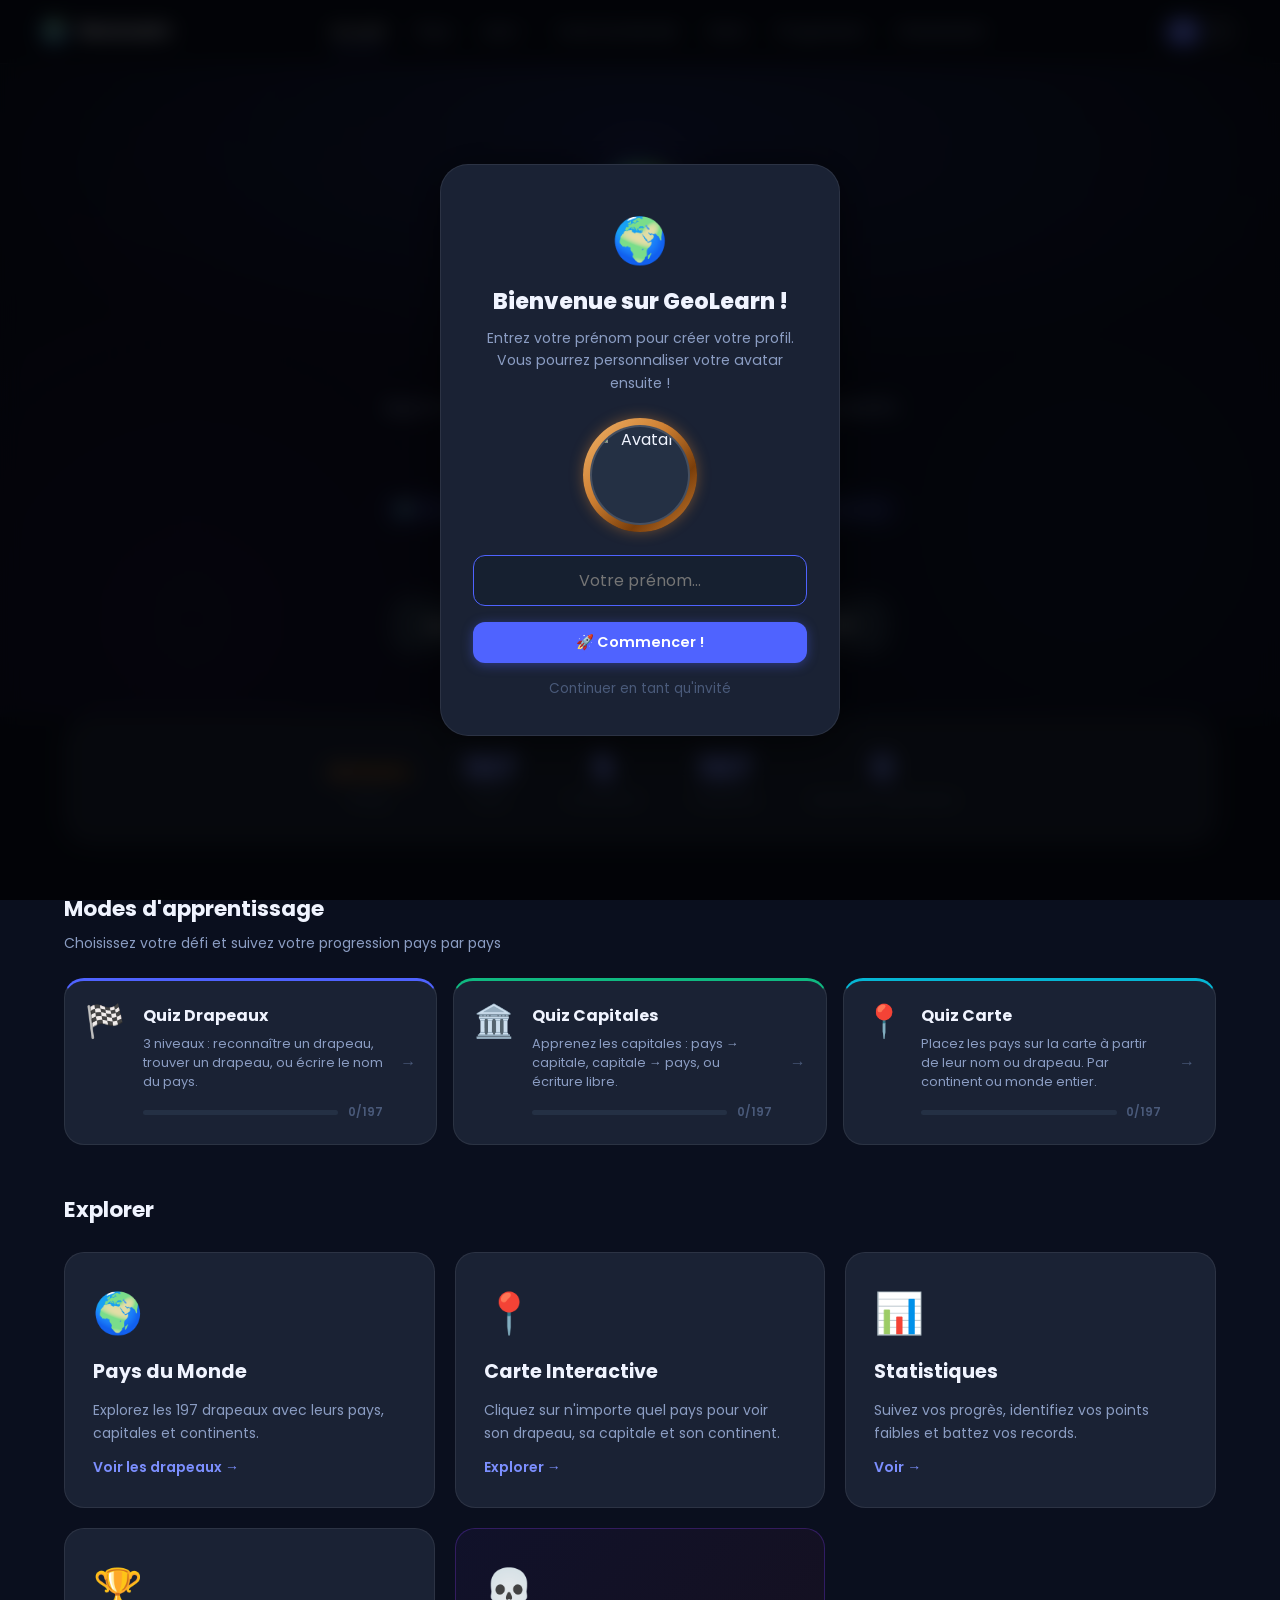
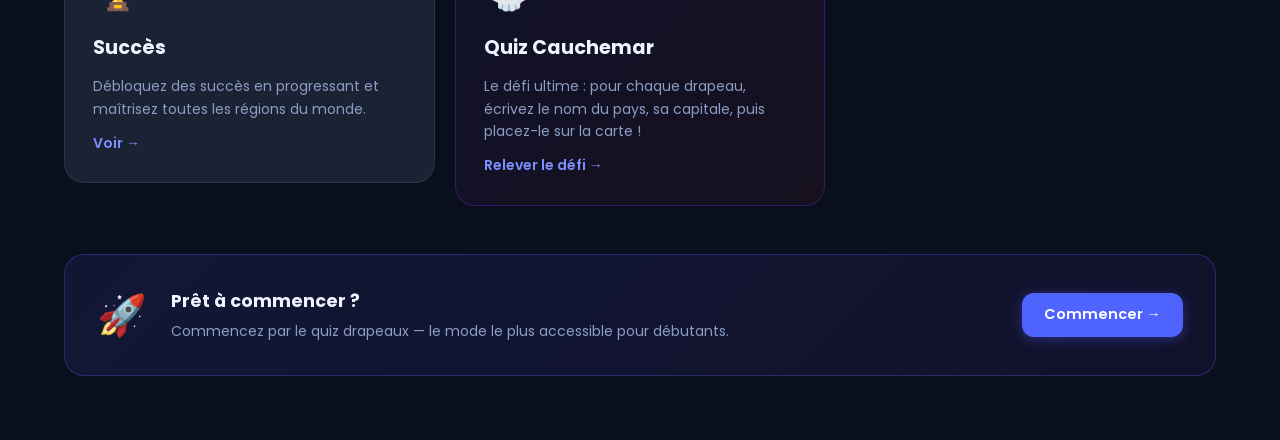
==== commit ae61cf35: "OAuth and last fix" ====
--- a/index.html
+++ b/index.html
@@ -36,6 +36,7 @@
           <a href="#/quiz/capitales" class="nav-dropdown-item" id="navQuizCap">Quiz Capitales</a>
           <a href="#/quiz/carte" class="nav-dropdown-item" id="navQuizMap">Quiz Carte</a>
           <a href="#/quiz/cauchemar" class="nav-dropdown-item" id="navQuizNight">Quiz Cauchemar</a>
+
         </div>
       </div>
       <a href="#/carte" class="nav-link" id="navMap">Carte du Monde</a>
@@ -79,6 +80,7 @@
   <script src="js/modules/achievements.js"></script>
   <script src="js/modules/rankBadges.js"></script>
   <script src="js/modules/leaderboard.js"></script>
+
   <script src="js/modules/auth.js"></script>
   <script src="js/app.js"></script>
 </body>
--- a/css/main.css
+++ b/css/main.css
@@ -187,6 +187,19 @@
   height: 2px;
   background: var(--accent);
   border-radius: 2px;
+}
+
+/* ── Nav notification dot (new unlocked titles) ── */
+.nav-link.has-notif::before {
+  content: '';
+  position: absolute;
+  top: 3px;
+  right: 3px;
+  width: 8px;
+  height: 8px;
+  border-radius: 50%;
+  background: #e74c3c;
+  border: 1.5px solid var(--bg-nav, #0f172a);
 }
 
 /* Dropdown */
@@ -536,17 +549,100 @@
   align-items: center;
   gap: 0.75rem;
 }
+.hard-country-item {
+  cursor: pointer;
+}
+.hard-country-item:hover {
+  background: var(--bg-surface);
+}
 .hard-country-pct {
-  margin-left: auto;
   font-size: 0.875rem;
   font-weight: 600;
-  color: var(--error);
+  color: var(--text-primary);
+}
+.hard-country-chevron {
+  color: var(--text-muted);
+  font-size: 0.7rem;
+  flex-shrink: 0;
+  margin-left: 0.25rem;
+}
+.hard-country-detail {
+  background: var(--bg-surface);
+  border: 1px solid var(--border);
+  border-radius: var(--radius-md);
+  padding: 0.75rem 1rem;
+}
+.hard-country-detail-inner {
+  display: flex;
+  flex-direction: column;
+  gap: 0.5rem;
+}
+.hard-detail-legend {
+  font-size: 0.72rem;
+  color: var(--text-muted);
+  padding-bottom: 0.5rem;
+  margin-bottom: 0.25rem;
+  border-bottom: 1px solid var(--border);
+}
+.hard-detail-type {
+  display: flex;
+  align-items: center;
+  gap: 1rem;
+  font-size: 0.82rem;
 }
 
 /* ========== STATS PAGE V2 ========== */
 .stats-section { margin-bottom: 2rem; }
 .stats-section-title { font-size: 1.2rem; font-weight: 700; margin-bottom: 0.25rem; }
 .stats-section-hint { font-size: 0.8rem; color: var(--text-muted); margin-bottom: 1rem; }
+
+.info-tooltip {
+  font-size: 0.85em;
+  opacity: 0.55;
+  vertical-align: middle;
+  position: relative;
+  display: inline-block;
+  cursor: default;
+}
+/* MUI-style tooltip bubble */
+.info-tooltip::before,
+.info-tooltip::after {
+  pointer-events: none;
+  position: absolute;
+  left: 50%;
+  opacity: 0;
+  transition: opacity 0s;
+  z-index: 100;
+}
+/* bubble */
+.info-tooltip::after {
+  content: attr(data-tooltip);
+  bottom: calc(100% + 8px);
+  transform: translateX(-50%);
+  background: rgba(97, 97, 97, 0.92);
+  color: #fff;
+  border-radius: 4px;
+  padding: 0.3rem 0.55rem;
+  font-size: 0.6875rem;
+  font-weight: 500;
+  line-height: 1.4;
+  letter-spacing: 0.01em;
+  white-space: pre-wrap;
+  width: max-content;
+  max-width: 260px;
+  box-shadow: 0 2px 8px rgba(0,0,0,0.25);
+}
+/* arrow */
+.info-tooltip::before {
+  content: '';
+  bottom: calc(100% + 2px);
+  transform: translateX(-50%);
+  border: 5px solid transparent;
+  border-top-color: rgba(97, 97, 97, 0.92);
+}
+.info-tooltip:hover { opacity: 1; }
+.info-tooltip:hover::before,
+.info-tooltip:hover::after { opacity: 1; }
 
 .continent-cards-grid {
   display: grid;
--- a/css/components.css
+++ b/css/components.css
@@ -495,6 +495,8 @@
 .quiz-text-input.correct { border-color: var(--success); background: var(--success-bg); color: var(--success); }
 .quiz-text-input.wrong { border-color: var(--error); background: var(--error-bg); color: var(--error); }
 .quiz-hint { font-size: 0.85rem; color: var(--text-muted); }
+.quiz-hint-confirm-msg { font-size: 0.85rem; color: var(--warning, #f59e0b); font-weight: 500; }
+.hint-btn--warn { border-color: var(--warning, #f59e0b) !important; color: var(--warning, #f59e0b) !important; }
 .quiz-correct-answer { font-size: 0.9rem; color: var(--success); font-weight: 600; margin-top: 0.25rem; }
 
 /* ========== PROFILE MODAL ========== */
@@ -1033,6 +1035,7 @@
 }
 .cb-name-edit {
   display: flex;
+  flex-direction: column;
   gap: 0.5rem;
   width: 100%;
 }
@@ -1541,8 +1544,8 @@
   background: var(--bg-card);
   border: 2px solid var(--border);
   border-radius: var(--radius-lg);
-  padding: 1.5rem 1.5rem 1.25rem;
-  margin-bottom: 1.5rem;
+  padding: 0.75rem 1rem 0.75rem;
+  margin-bottom: 1rem;
   text-align: center;
   position: relative;
   overflow: hidden;
@@ -1555,21 +1558,22 @@
   opacity: 0.06;
   pointer-events: none;
 }
-.rank-icon { font-size: 2.75rem; line-height: 1; margin-bottom: 0.2rem; }
+.rank-icon { width: 48px; height: 48px; margin: 0 auto 0.2rem; display: flex; align-items: center; justify-content: center; }
+.rank-icon svg { width: 100%; height: 100%; }
 .rank-name {
-  font-size: 1.4rem;
+  font-size: 1rem;
   font-weight: 800;
   color: var(--rank-color, #cd7f32);
   text-transform: uppercase;
   letter-spacing: 0.08em;
-  margin-bottom: 0.75rem;
+  margin-bottom: 0.3rem;
 }
 .rank-bar-track {
-  height: 8px;
+  height: 6px;
   background: var(--bg-surface);
   border-radius: 99px;
   overflow: hidden;
-  margin-bottom: 0.4rem;
+  margin-bottom: 0.3rem;
 }
 .rank-bar-fill {
   height: 100%;
@@ -1580,13 +1584,27 @@
 .rank-tier-labels {
   display: flex;
   justify-content: space-between;
-  font-size: 0.75rem;
-  color: var(--text-muted);
-  margin-bottom: 0.75rem;
+  font-size: 0.85rem;
+  font-weight: 600;
+  color: var(--text-secondary);
+  margin-bottom: 0.3rem;
+}
+.rank-xp-big {
+  font-size: 2rem;
+  font-weight: 800;
+  line-height: 1;
+  margin: 0.2rem 0 0.1rem;
+  letter-spacing: -1px;
+}
+.rank-xp-unit {
+  font-size: 0.9rem;
+  font-weight: 600;
+  opacity: 0.75;
 }
 .rank-mastered-line {
   font-size: 0.85rem;
   color: var(--text-secondary);
+  margin-bottom: 0.6rem;
 }
 .rank-mastered-line strong { color: var(--text-primary); }
 
@@ -1729,11 +1747,24 @@
 .rank-pb-marker.active .rank-pb-label {
   font-size: 0.68rem;
 }
+.rank-pb-xp-big {
+  font-size: 3rem;
+  font-weight: 800;
+  text-align: center;
+  line-height: 1;
+  margin: 0.5rem 0 0.1rem;
+  letter-spacing: -1px;
+}
+.rank-pb-xp-unit {
+  font-size: 1.1rem;
+  font-weight: 600;
+  opacity: 0.75;
+}
 .rank-pb-info {
   font-size: 0.78rem;
   color: var(--text-muted);
   text-align: center;
-  margin-top: 0.4rem;
+  margin-bottom: 0.6rem;
 }
 
 .rank-badge-mini {
@@ -2008,95 +2039,300 @@
   line-height: 1;
 }
 
-/* ---- Level-Up Overlay ---- */
+/* ========== LEVEL-UP OVERLAY — LoL style ========== */
+
+/* Overlay backdrop */
 .lu-overlay {
   position: fixed;
   inset: 0;
   z-index: 9999;
   display: flex;
-  flex-direction: column;
   align-items: center;
   justify-content: center;
-  background: rgba(0, 0, 0, 0);
+  background: rgba(0,0,0,0);
   pointer-events: all;
   cursor: pointer;
-  animation: luFadeIn 0.35s ease forwards;
-}
-.lu-overlay.leaving {
-  animation: luFadeOut 0.5s ease forwards;
+  animation: luFadeIn 0.45s ease forwards;
+}
+.lu-overlay.leaving { animation: luFadeOut 0.55s ease forwards; pointer-events: none; }
+@keyframes luFadeIn  { from { background: rgba(0,0,0,0);    } to { background: rgba(0,0,0,0.92); } }
+@keyframes luFadeOut { from { background: rgba(0,0,0,0.92); } to { background: rgba(0,0,0,0);    } }
+
+/* Atmospheric colored glow behind panel */
+.lu-bg-glow {
+  position: absolute;
+  inset: 0;
   pointer-events: none;
-}
-@keyframes luFadeIn {
-  from { background: rgba(0, 0, 0, 0); }
-  to   { background: rgba(0, 0, 0, 0.80); }
-}
-@keyframes luFadeOut {
-  from { background: rgba(0, 0, 0, 0.80); }
-  to   { background: rgba(0, 0, 0, 0); }
-}
+  animation: luBgGlowIn 1s ease 0.08s both;
+}
+@keyframes luBgGlowIn {
+  from { opacity: 0; transform: scale(0.7); }
+  to   { opacity: 1; transform: scale(1);   }
+}
+
+/* White flash on entry */
 .lu-flash {
   position: absolute;
   inset: 0;
   background: white;
   opacity: 0;
   pointer-events: none;
-  animation: luFlash 0.7s ease forwards;
+  animation: luFlash 0.9s ease forwards;
 }
 @keyframes luFlash {
-  0%   { opacity: 0; }
-  18%  { opacity: 0.55; }
-  100% { opacity: 0; }
-}
+  0%  { opacity: 0;    }
+  9%  { opacity: 0.68; }
+  100%{ opacity: 0;    }
+}
+
+/* ─── Panel ─────────────────────────────────────────────── */
+.lu-panel {
+  position: relative;
+  z-index: 2;
+  display: flex;
+  flex-direction: column;
+  align-items: center;
+  gap: 0.8rem;
+  padding: 0 2.75rem 1.75rem;
+  background: linear-gradient(175deg, rgba(10,14,32,0.97) 0%, rgba(4,7,18,0.99) 100%);
+  border: 1px solid;
+  border-radius: 3px;
+  min-width: 320px;
+  max-width: 84vw;
+  overflow: hidden;
+  backdrop-filter: blur(20px);
+  box-shadow:
+    0 0 0 1px var(--lc33, rgba(255,255,255,.2)),
+    0 0 55px var(--lc33, rgba(255,255,255,.2)),
+    0 0 130px var(--lc18, rgba(255,255,255,.1)),
+    0 50px 120px rgba(0,0,0,0.95);
+  animation:
+    luPanelSlide  0.7s cubic-bezier(0.16,1,0.3,1) 0.06s both,
+    luPanelGlow   3s  ease-in-out               2.2s infinite;
+}
+/* Sweep of light across panel */
+.lu-panel::before {
+  content: '';
+  position: absolute;
+  inset: 0;
+  z-index: 20;
+  background: linear-gradient(110deg, transparent 30%, rgba(255,255,255,.05) 50%, transparent 70%);
+  transform: translateX(-100%);
+  animation: luSweep 1.5s ease 0.85s forwards;
+  pointer-events: none;
+}
+@keyframes luPanelSlide {
+  0%   { transform: translateY(100px) scale(0.8);  opacity: 0; filter: blur(5px); }
+  55%  { transform: translateY(-12px) scale(1.025); opacity: 1; filter: blur(0);   }
+  75%  { transform: translateY(5px)  scale(0.993); }
+  100% { transform: translateY(0)    scale(1);     opacity: 1; filter: blur(0);   }
+}
+@keyframes luPanelGlow {
+  0%,100% { box-shadow: 0 0 0 1px var(--lc33,rgba(255,255,255,.2)), 0 0 55px var(--lc33,rgba(255,255,255,.2)), 0 0 130px var(--lc18,rgba(255,255,255,.1)), 0 50px 120px rgba(0,0,0,.95); }
+  50%     { box-shadow: 0 0 0 1px var(--lc55,rgba(255,255,255,.35)), 0 0 85px var(--lc55,rgba(255,255,255,.35)), 0 0 200px var(--lc33,rgba(255,255,255,.2)), 0 50px 120px rgba(0,0,0,.95); }
+}
+@keyframes luSweep {
+  from { transform: translateX(-100%); }
+  to   { transform: translateX(250%);  }
+}
+
+/* 1-px top-edge highlight */
+.lu-panel-topglow {
+  position: absolute;
+  top: 0; left: 0; right: 0;
+  height: 1px;
+  background: linear-gradient(90deg, transparent, var(--lc, white), transparent);
+  opacity: 0.55;
+  pointer-events: none;
+}
+
+/* ─── Corner L-accents ───────────────────────────────────── */
+.lu-corner {
+  position: absolute;
+  width: 22px;
+  height: 22px;
+  border: 2px solid var(--lc, white);
+  opacity: 0.75;
+  pointer-events: none;
+}
+.lu-corner-tl { top:-1px;    left:-1px;   border-right:none;  border-bottom:none; border-radius:3px 0 0 0; }
+.lu-corner-tr { top:-1px;    right:-1px;  border-left:none;   border-bottom:none; border-radius:0 3px 0 0; }
+.lu-corner-bl { bottom:-1px; left:-1px;   border-right:none;  border-top:none;    border-radius:0 0 0 3px; }
+.lu-corner-br { bottom:-1px; right:-1px;  border-left:none;   border-top:none;    border-radius:0 0 3px 0; }
+
+/* ─── Header: —— NIVEAU SUPÉRIEUR —— ─────────────────────── */
+.lu-panel-header {
+  display: flex;
+  align-items: center;
+  gap: 0.9rem;
+  width: 100%;
+  padding-top: 1.75rem;
+  animation: luFadeSlideDown 0.5s ease 0.16s both;
+}
+@keyframes luFadeSlideDown {
+  from { transform: translateY(-16px); opacity: 0; }
+  to   { transform: translateY(0);     opacity: 1; }
+}
+.lu-header-line {
+  flex: 1;
+  height: 1px;
+  transform-origin: right center;
+  animation: luHeaderLine 0.55s ease 0.35s both;
+}
+.lu-header-line-l { background: linear-gradient(90deg, transparent, var(--lc44, rgba(255,255,255,.27))); transform-origin: right center; }
+.lu-header-line-r { background: linear-gradient(90deg, var(--lc44, rgba(255,255,255,.27)), transparent); transform-origin: left  center; }
+@keyframes luHeaderLine {
+  from { transform: scaleX(0); opacity: 0; }
+  to   { transform: scaleX(1); opacity: 1; }
+}
+.lu-title {
+  font-size: clamp(0.6rem, 2vw, 0.78rem);
+  font-weight: 800;
+  letter-spacing: 0.34em;
+  text-transform: uppercase;
+  color: rgba(255,255,255,0.55);
+  white-space: nowrap;
+  flex-shrink: 0;
+}
+
+/* ─── Ornate divider ──◆─────────────────────────────────── */
+.lu-divider {
+  display: flex;
+  align-items: center;
+  width: 100%;
+  gap: 0.55rem;
+  animation: luDividerIn 0.55s ease both;
+}
+@keyframes luDividerIn {
+  from { opacity: 0; transform: scaleX(0.45); }
+  to   { opacity: 1; transform: scaleX(1);    }
+}
+.lu-divider-line   { flex: 1; height: 1px; }
+.lu-divider-line-l { background: linear-gradient(90deg, transparent, var(--lc66, rgba(255,255,255,.4))); }
+.lu-divider-line-r { background: linear-gradient(90deg, var(--lc66, rgba(255,255,255,.4)), transparent); }
+.lu-divider-gem {
+  color: var(--lc, white);
+  font-size: 0.6rem;
+  text-shadow: 0 0 12px var(--lc, white), 0 0 24px var(--lc, white);
+  flex-shrink: 0;
+}
+
+/* ─── Badge section ─────────────────────────────────────── */
+.lu-badge-section {
+  position: relative;
+  display: flex;
+  align-items: center;
+  justify-content: center;
+  width: 230px;
+  height: 230px;
+}
+/* Colored orb / halo */
+.lu-badge-orb {
+  position: absolute;
+  inset: -18px;
+  border-radius: 50%;
+  animation: luOrbIn 0.7s ease 0.36s both, luOrbPulse 3.2s ease-in-out 1.6s infinite;
+}
+@keyframes luOrbIn {
+  from { transform: scale(0); opacity: 0; }
+  to   { transform: scale(1); opacity: 1; }
+}
+@keyframes luOrbPulse {
+  0%,100% { transform: scale(1);    opacity: 1;   }
+  50%     { transform: scale(1.12); opacity: 0.6; }
+}
+/* ✦ Stars orbiting badge */
+.lu-badge-star {
+  position: absolute;
+  font-size: 0.72rem;
+  transform: translate(-50%,-50%) scale(0);
+  color: var(--lc, white);
+  text-shadow: 0 0 10px var(--lc, white), 0 0 20px var(--lc, white);
+  pointer-events: none;
+  /* two animations: pop-in then twinkle (delays set per-element inline) */
+  animation:
+    luStarPop     0.45s cubic-bezier(0.34,1.56,0.64,1) both,
+    luStarTwinkle 2.2s  ease-in-out                    infinite;
+}
+@keyframes luStarPop {
+  from { transform: translate(-50%,-50%) scale(0); opacity: 0; }
+  to   { transform: translate(-50%,-50%) scale(1); opacity: 1; }
+}
+@keyframes luStarTwinkle {
+  0%,100% { opacity: 1;    transform: translate(-50%,-50%) scale(1);   }
+  50%     { opacity: 0.2;  transform: translate(-50%,-50%) scale(0.55); }
+}
+/* Badge SVG wrapper */
 .lu-badge-wrap {
   position: relative;
   z-index: 1;
-  animation: luBadgePop 0.55s cubic-bezier(0.34, 1.56, 0.64, 1) 0.15s both;
+  animation: luBadgePop 0.8s cubic-bezier(0.34,1.56,0.64,1) 0.46s both;
 }
 @keyframes luBadgePop {
-  from { transform: scale(0.2) rotate(-15deg); opacity: 0; }
-  to   { transform: scale(1)   rotate(0deg);   opacity: 1; }
-}
-.lu-title {
-  font-size: clamp(1.2rem, 5vw, 1.9rem);
+  0%   { transform: scale(0.05) rotate(-35deg); opacity: 0; filter: blur(8px);  }
+  60%  { transform: scale(1.12) rotate(4deg);   opacity: 1; filter: blur(0);    }
+  80%  { transform: scale(0.95) rotate(-1deg);              }
+  100% { transform: scale(1)    rotate(0deg);   opacity: 1; }
+}
+
+/* ─── Rank name (large, pulsing) ───────────────────────── */
+.lu-rank-name {
+  font-size: clamp(1.55rem, 6vw, 2.1rem);
   font-weight: 900;
-  letter-spacing: 0.18em;
+  letter-spacing: 0.2em;
   text-transform: uppercase;
-  color: #fff;
-  margin-top: 1.1rem;
-  z-index: 1;
-  animation: luSlideUp 0.5s ease 0.5s both;
-}
-.lu-rank-name {
-  font-size: clamp(0.95rem, 3vw, 1.25rem);
-  font-weight: 700;
-  margin-top: 0.3rem;
-  z-index: 1;
-  animation: luSlideUp 0.5s ease 0.65s both;
-}
-@keyframes luSlideUp {
-  from { transform: translateY(28px); opacity: 0; }
-  to   { transform: translateY(0);    opacity: 1; }
-}
+  color: var(--lc, white);
+  text-shadow:
+    0 0 28px var(--lc55, rgba(255,255,255,.35)),
+    0 0 60px var(--lc33, rgba(255,255,255,.2));
+  animation:
+    luRankNameIn    0.7s cubic-bezier(0.34,1.56,0.64,1) 0.72s both,
+    luRankNamePulse 3.2s ease-in-out                    2.1s  infinite;
+}
+@keyframes luRankNameIn {
+  from { transform: scale(0.25); opacity: 0; filter: blur(10px); }
+  to   { transform: scale(1);    opacity: 1; filter: blur(0);    }
+}
+@keyframes luRankNamePulse {
+  0%,100% { text-shadow: 0 0 28px var(--lc55,rgba(255,255,255,.35)), 0 0 60px var(--lc33,rgba(255,255,255,.2)); }
+  50%     { text-shadow: 0 0 45px var(--lc88,rgba(255,255,255,.6)),  0 0 90px var(--lc55,rgba(255,255,255,.35)); }
+}
+
+/* ─── Rank description ─────────────────────────────────── */
+.lu-rank-desc {
+  font-size: 0.73rem;
+  color: rgba(255,255,255,0.38);
+  letter-spacing: 0.14em;
+  text-transform: uppercase;
+  margin-top: -0.3rem;
+  animation: luFadeUp 0.4s ease 0.98s both;
+}
+
+/* ─── Dismiss hint ─────────────────────────────────────── */
+.lu-dismiss {
+  font-size: 0.63rem;
+  color: rgba(255,255,255,0.25);
+  letter-spacing: 0.16em;
+  text-transform: uppercase;
+  margin-top: 0.1rem;
+  animation: luFadeUp 0.4s ease 1.4s both;
+}
+@keyframes luFadeUp {
+  from { opacity: 0; transform: translateY(8px); }
+  to   { opacity: 1; transform: translateY(0);   }
+}
+
+/* ─── Particles & lines ────────────────────────────────── */
 .lu-particle {
   position: absolute;
   border-radius: 50%;
   pointer-events: none;
-  top: 50%;
-  left: 50%;
-  animation: luParticle var(--dur, 0.8s) ease var(--delay, 0s) both;
+  top: 50%; left: 50%;
+  animation: luParticle var(--dur,1s) ease var(--delay,0s) both;
 }
 @keyframes luParticle {
-  0%   { transform: translate(calc(-50% + 0px), calc(-50% + 0px)) scale(1); opacity: 1; }
-  100% { transform: translate(calc(-50% + var(--tx, 0px)), calc(-50% + var(--ty, 0px))) scale(0); opacity: 0; }
-}
-.lu-dismiss {
-  position: absolute;
-  bottom: 2.5rem;
-  font-size: 0.72rem;
-  color: rgba(255, 255, 255, 0.45);
-  letter-spacing: 0.08em;
-  z-index: 1;
-  animation: luSlideUp 0.5s ease 1.1s both;
+  0%   { transform: translate(-50%,-50%) scale(1); opacity: 1; }
+  100% { transform: translate(calc(-50% + var(--tx,0px)), calc(-50% + var(--ty,0px))) scale(0); opacity: 0; }
 }
 .lu-lines-wrap {
   position: absolute;
@@ -2106,16 +2342,15 @@
 }
 .lu-line {
   position: absolute;
-  top: 50%;
-  left: 50%;
+  top: 50%; left: 50%;
   height: 2px;
   transform-origin: left center;
-  animation: luLine var(--dur, 0.5s) ease var(--delay, 0s) both;
   border-radius: 99px;
+  animation: luLine var(--dur,.6s) ease var(--delay,0s) both;
 }
 @keyframes luLine {
-  from { width: 0;   opacity: 0.9; }
-  to   { width: var(--len, 200px); opacity: 0; }
+  from { width: 0;                   opacity: 1; }
+  to   { width: var(--len, 200px);   opacity: 0; }
 }
 
 /* ========== ACHIEVEMENTS PAGE ========== */
@@ -2218,6 +2453,21 @@
 .ach-row-unlocked { cursor: default; }
 .ach-row-unlocked:hover { background: rgba(255,255,255,0.03); }
 .ach-row-locked { opacity: 0.5; }
+
+/* ── Per-title notification dot ── */
+.ach-row { position: relative; }
+.ach-notif-dot {
+  position: absolute;
+  top: 6px;
+  right: 6px;
+  width: 9px;
+  height: 9px;
+  border-radius: 50%;
+  background: #e74c3c;
+  border: 1.5px solid var(--bg-card, #1e293b);
+  pointer-events: none;
+  flex-shrink: 0;
+}
 
 .ach-row-left { display: flex; align-items: center; gap: 0.55rem; flex: 1; min-width: 0; }
 .ach-row-text { display: flex; flex-direction: column; gap: 0.1rem; min-width: 0; }
@@ -2322,7 +2572,6 @@
 .profile-header-info { display: flex; flex-direction: column; gap: 0.35rem; }
 .profile-header-name { font-size: 1.4rem; font-weight: 800; color: var(--text-primary); }
 .profile-header-title { min-height: 1.6rem; display: flex; align-items: center; }
-}
 
 /* ═══════════════════════════════════════════════════════════════════════════
    LEADERBOARD / CLASSEMENT  (redesign inspiré Nexrise)
@@ -2494,11 +2743,16 @@
   /* pas de margin-bottom ici — l'espacement avec la card est géré par lb-av-area margin-bottom */
 }
 
-.lb-podium-title-text.lb-marquee {
+.lb-podium-title-text.lb-marquee,
+.lb-podium-name.lb-marquee,
+.lb-row-name.lb-marquee {
   text-align: left;
-}
-
-.lb-podium-title-text.lb-marquee > span {
+  text-overflow: clip;
+}
+
+.lb-podium-title-text.lb-marquee > span,
+.lb-podium-name.lb-marquee > span,
+.lb-row-name.lb-marquee > span {
   display: inline-block;
   animation: lb-title-scroll 3.5s ease-in-out infinite alternate;
   animation-delay: 1.2s;
@@ -2612,6 +2866,7 @@
   white-space: nowrap;
   overflow: hidden;
   text-overflow: ellipsis;
+  max-width: 160px;
 }
 
 .lb-row-title {
@@ -2770,6 +3025,53 @@
   text-align: center;
   line-height: 1.4;
 }
+.cb-validate-btn {
+  margin-top: 0.5rem;
+  width: 100%;
+}
+
+/* ── Bouton Google ───────────────────────────────────────────────────────── */
+.btn-google {
+  width: 100%;
+  background: var(--bg-surface);
+  color: var(--text-primary);
+  border: 1px solid var(--border);
+  font-weight: 500;
+}
+.btn-google:hover:not(:disabled) {
+  background: var(--bg-card-hover);
+  border-color: var(--border-hover);
+}
+
+.btn-google-connected {
+  display: flex;
+  align-items: center;
+  gap: 0.5rem;
+  width: 100%;
+  padding: 0.4rem 0.9rem;
+  background: var(--bg-surface);
+  border: 1px solid var(--border);
+  border-radius: var(--radius-sm);
+  font-size: 0.78rem;
+  color: var(--text-secondary);
+}
+.btn-google-connected span {
+  flex: 1;
+  overflow: hidden;
+  text-overflow: ellipsis;
+  white-space: nowrap;
+}
+.btn-google-signout {
+  background: none;
+  border: none;
+  cursor: pointer;
+  color: var(--text-muted);
+  font-size: 0.75rem;
+  padding: 0;
+  line-height: 1;
+  flex-shrink: 0;
+}
+.btn-google-signout:hover { color: var(--error, #f87171); }
 
 /* ========== RESPONSIVE MOBILE GLOBAL (≤ 480px) ========== */
 @media (max-width: 480px) {
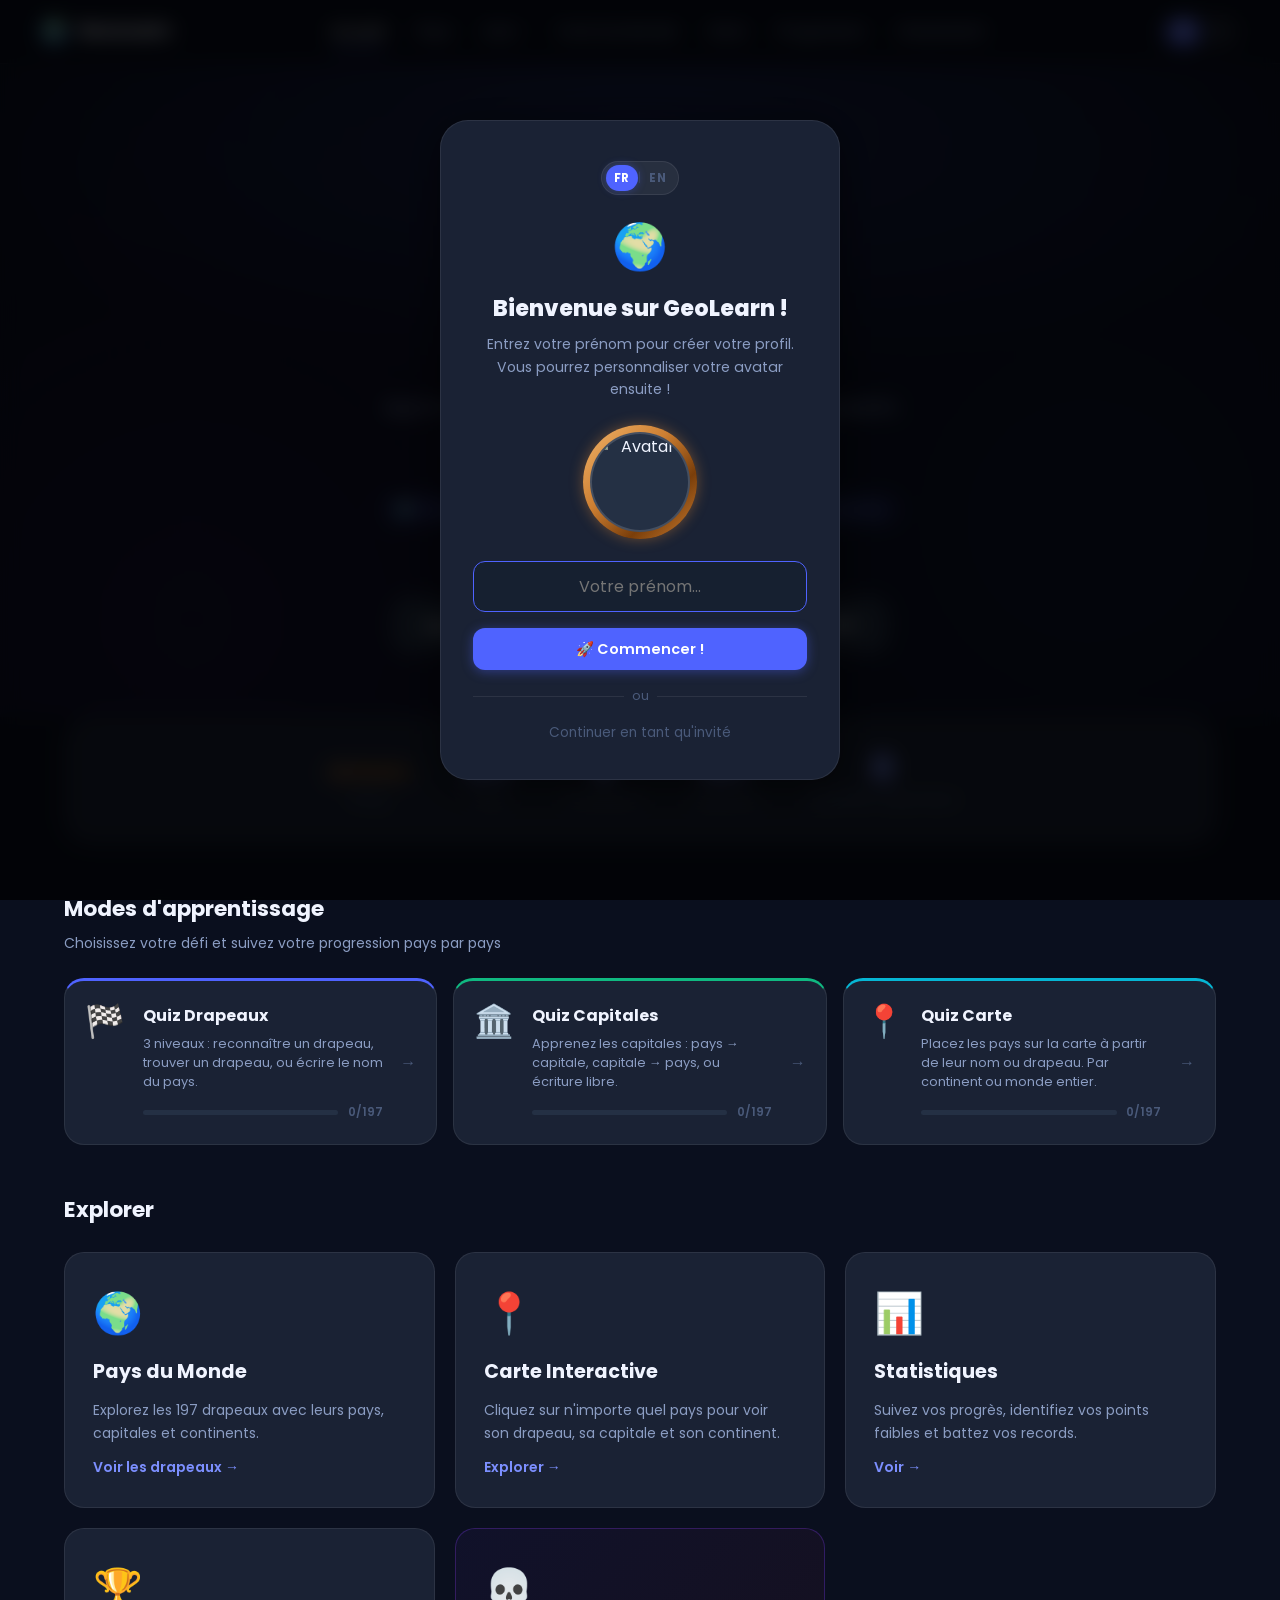
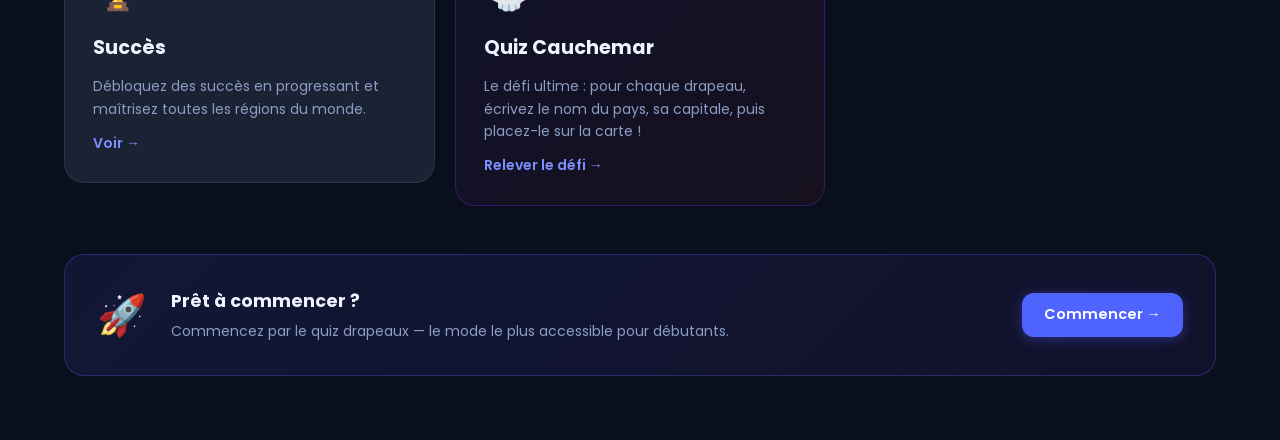
==== commit 1e0b87e4: "defi + dupplicate acc" ====
--- a/index.html
+++ b/index.html
@@ -36,7 +36,7 @@
           <a href="#/quiz/capitales" class="nav-dropdown-item" id="navQuizCap">Quiz Capitales</a>
           <a href="#/quiz/carte" class="nav-dropdown-item" id="navQuizMap">Quiz Carte</a>
           <a href="#/quiz/cauchemar" class="nav-dropdown-item" id="navQuizNight">Quiz Cauchemar</a>
-
+          <a href="#/quiz/defi"     class="nav-dropdown-item" id="navQuizChallenge">⚔️ Défi <span class="beta-badge">Béta</span></a>
         </div>
       </div>
       <a href="#/carte" class="nav-link" id="navMap">Carte du Monde</a>
@@ -80,6 +80,7 @@
   <script src="js/modules/achievements.js"></script>
   <script src="js/modules/rankBadges.js"></script>
   <script src="js/modules/leaderboard.js"></script>
+  <script src="js/modules/challenge.js"></script>
 
   <script src="js/modules/auth.js"></script>
   <script src="js/app.js"></script>
--- a/css/main.css
+++ b/css/main.css
@@ -1052,6 +1052,8 @@
 .quiz-pick-map:hover   { border-color: var(--oceania); box-shadow: 0 4px 16px rgba(6,182,212,0.18); }
 .quiz-pick-night { border-top-color: #7c3aed; }
 .quiz-pick-night:hover { border-color: #7c3aed; box-shadow: 0 4px 16px rgba(124,58,237,0.18); }
+.quiz-pick-challenge { border-top-color: #ef4444; }
+.quiz-pick-challenge:hover { border-color: #ef4444; box-shadow: 0 4px 16px rgba(239,68,68,0.18); }
 @media (max-width: 480px) {
   .quiz-pick-grid { grid-template-columns: 1fr; }
   .quiz-pick-content { padding: 1.5rem 1rem; }
--- a/css/components.css
+++ b/css/components.css
@@ -198,11 +198,6 @@
 .flag-card-name { font-size: 0.875rem; font-weight: 600; line-height: 1.3; margin-top: 0.25rem; }
 .flag-card-capital { font-size: 0.75rem; color: var(--text-muted); }
 
-/* Flag sizes */
-.fi-xl { width: 100px !important; height: 67px !important; background-size: cover !important; border-radius: 4px; box-shadow: 0 2px 12px rgba(0,0,0,0.5); }
-.fi-lg { width: 72px !important; height: 48px !important; background-size: cover !important; border-radius: 3px; box-shadow: 0 2px 8px rgba(0,0,0,0.4); }
-.fi-md { width: 48px !important; height: 32px !important; background-size: cover !important; border-radius: 3px; }
-.fi-sm { width: 30px !important; height: 20px !important; background-size: cover !important; border-radius: 2px; }
 
 /* ========== FLAG DETAIL MODAL ========== */
 .modal-overlay {
@@ -573,6 +568,22 @@
 .profile-modal-input:focus { outline: none; border-color: var(--accent); }
 
 .profile-modal-btn  { width: 100%; margin-bottom: 0.75rem; }
+.profile-modal-google { width: 100%; margin-bottom: 0.5rem; justify-content: center; }
+.profile-modal-divider {
+  display: flex;
+  align-items: center;
+  gap: 0.5rem;
+  margin: 0.25rem 0 0.75rem;
+  color: var(--text-muted);
+  font-size: 0.8rem;
+}
+.profile-modal-divider::before,
+.profile-modal-divider::after {
+  content: '';
+  flex: 1;
+  height: 1px;
+  background: var(--border);
+}
 .profile-modal-guest {
   background: none;
   border: none;
@@ -755,7 +766,7 @@
 /* ========== CHARACTER BUILDER ========== */
 .cb-layout {
   display: grid;
-  grid-template-columns: 220px 1fr;
+  grid-template-columns: 270px 1fr;
   gap: 1.5rem;
   max-width: 900px;
   margin: 0 auto;
@@ -1459,6 +1470,16 @@
 .page-fullwidth {
   max-width: 100%;
   padding: 1rem 1.5rem;
+  display: flex;
+  flex-direction: column;
+  height: calc(100vh - var(--nav-height));
+  box-sizing: border-box;
+}
+
+.page-fullwidth .map-wrapper {
+  flex: 1;
+  min-height: 300px;
+  margin-top: 0.5rem;
 }
 
 .nightmare-map-layout {
@@ -3031,8 +3052,19 @@
 }
 
 /* ── Bouton Google ───────────────────────────────────────────────────────── */
+.cb-google-sep {
+  border: none;
+  border-top: 1px solid var(--border);
+  width: 100%;
+  margin: 0;
+}
 .btn-google {
+  display: flex;
+  align-items: center;
+  justify-content: center;
+  gap: 0.4rem;
   width: 100%;
+  box-sizing: border-box;
   background: var(--bg-surface);
   color: var(--text-primary);
   border: 1px solid var(--border);
@@ -3048,6 +3080,7 @@
   align-items: center;
   gap: 0.5rem;
   width: 100%;
+  box-sizing: border-box;
   padding: 0.4rem 0.9rem;
   background: var(--bg-surface);
   border: 1px solid var(--border);
@@ -3113,6 +3146,332 @@
 
   /* Section header */
   .section-title { font-size: 1.1rem; }
+}
+
+/* ═══════════════════════════════════════════════════════════════════════════════
+   MODE DÉFI — CHALLENGE
+   ═══════════════════════════════════════════════════════════════════════════════ */
+
+/* ── Grille de modes ─────────────────────────────────────────────────────────── */
+.challenge-mode-grid {
+  display: grid;
+  grid-template-columns: repeat(5, 1fr);
+  gap: 0.75rem;
+}
+.challenge-mode-card {
+  display: flex;
+  flex-direction: column;
+  align-items: center;
+  gap: 0.4rem;
+  padding: 1rem 0.5rem;
+  background: var(--surface-2);
+  border: 2px solid var(--border);
+  border-radius: 12px;
+  cursor: pointer;
+  transition: border-color 0.15s, background 0.15s, transform 0.15s;
+  user-select: none;
+}
+.challenge-mode-card:hover { border-color: var(--primary); transform: translateY(-2px); }
+.challenge-mode-card.selected {
+  border-color: var(--primary);
+  background: color-mix(in srgb, var(--primary) 12%, var(--surface-2));
+}
+.challenge-mode-icon { font-size: 1.6rem; }
+.challenge-mode-name { font-size: 0.7rem; font-weight: 600; text-align: center; color: var(--text-secondary); }
+.challenge-mode-card.selected .challenge-mode-name { color: var(--primary); }
+
+/* ── Recherche / liste de joueurs ───────────────────────────────────────────── */
+.challenge-search-input {
+  width: 100%;
+  padding: 0.65rem 1rem;
+  background: var(--surface-2);
+  border: 1.5px solid var(--border);
+  border-radius: 10px;
+  color: var(--text-primary);
+  font-family: inherit;
+  font-size: 0.9rem;
+  margin-bottom: 0.75rem;
+  outline: none;
+  transition: border-color 0.15s;
+  box-sizing: border-box;
+}
+.challenge-search-input:focus { border-color: var(--primary); }
+
+.challenge-player-list {
+  display: flex;
+  flex-direction: column;
+  gap: 0.5rem;
+  max-height: 280px;
+  overflow-y: auto;
+  border: 1.5px solid var(--border);
+  border-radius: 12px;
+  padding: 0.5rem;
+  background: var(--surface-2);
+}
+.challenge-player-row {
+  display: flex;
+  align-items: center;
+  gap: 0.75rem;
+  padding: 0.6rem 0.75rem;
+  border-radius: 10px;
+  cursor: pointer;
+  transition: background 0.12s;
+  position: relative;
+}
+.challenge-player-row:hover  { background: color-mix(in srgb, var(--primary) 8%, var(--surface-2)); }
+.challenge-player-row.selected {
+  background: color-mix(in srgb, var(--primary) 22%, var(--surface-2));
+  border: 1.5px solid color-mix(in srgb, var(--primary) 60%, transparent);
+  padding: calc(0.6rem - 1.5px) calc(0.75rem - 1.5px);
+}
+.challenge-player-avatar {
+  width: 40px; height: 40px;
+  border-radius: 50%;
+  object-fit: cover;
+  flex-shrink: 0;
+}
+.challenge-player-info { flex: 1; min-width: 0; }
+.challenge-player-name { font-weight: 600; font-size: 0.9rem; white-space: nowrap; overflow: hidden; text-overflow: ellipsis; }
+.challenge-player-row.selected .challenge-player-name { color: var(--primary); }
+.challenge-player-xp   { font-size: 0.78rem; color: var(--text-muted); }
+.challenge-player-check {
+  width: 22px; height: 22px;
+  background: var(--primary);
+  border-radius: 50%;
+  display: flex; align-items: center; justify-content: center;
+  color: #fff; font-size: 0.75rem; font-weight: 700;
+  flex-shrink: 0;
+}
+.challenge-loading, .challenge-empty {
+  text-align: center;
+  padding: 1.5rem;
+  color: var(--text-muted);
+  font-size: 0.9rem;
+}
+
+/* ── Config tags ─────────────────────────────────────────────────────────────── */
+.challenge-config-tag {
+  display: inline-block;
+  padding: 0.3rem 0.65rem;
+  background: var(--surface-3);
+  border-radius: 20px;
+  font-size: 0.78rem;
+  font-weight: 600;
+  color: var(--text-secondary);
+  margin: 0.2rem;
+}
+
+/* ── Modal défi entrant ──────────────────────────────────────────────────────── */
+.ch-modal-overlay {
+  position: fixed; inset: 0;
+  background: rgba(0,0,0,0.65);
+  display: flex; align-items: center; justify-content: center;
+  z-index: 1000;
+  animation: fadeIn 0.2s ease;
+}
+.ch-modal {
+  background: var(--surface-1);
+  border: 1.5px solid var(--border);
+  border-radius: 20px;
+  padding: 2rem 1.75rem;
+  max-width: 340px;
+  width: 90%;
+  text-align: center;
+  box-shadow: 0 20px 60px rgba(0,0,0,0.4);
+}
+.ch-modal-icon  { font-size: 3rem; margin-bottom: 0.5rem; }
+.ch-modal-title { font-size: 1.4rem; margin: 0 0 0.25rem; }
+.ch-modal-from  { color: var(--text-secondary); margin: 0 0 1rem; }
+.ch-modal-tags  { display: flex; flex-wrap: wrap; justify-content: center; gap: 0.25rem; margin-bottom: 1rem; }
+.ch-modal-countdown {
+  font-size: 0.85rem;
+  color: var(--text-muted);
+  margin-bottom: 1.25rem;
+}
+.ch-modal-countdown span { font-weight: 700; color: var(--warning, #f59e0b); }
+.ch-modal-btns { display: flex; gap: 0.75rem; justify-content: center; }
+
+/* ── Écran d'attente générique ───────────────────────────────────────────────── */
+.challenge-waiting {
+  display: flex; flex-direction: column; align-items: center;
+  gap: 0.6rem; padding: 4rem 1.5rem; text-align: center;
+}
+.challenge-waiting-icon { font-size: 3.5rem; animation: pulse 1.5s infinite; }
+.challenge-waiting h3   { font-size: 1.5rem; margin: 0; }
+.challenge-waiting p    { color: var(--text-secondary); margin: 0; }
+.challenge-waiting-sub  { color: var(--text-muted); font-size: 0.9rem; }
+.ch-dots { display: flex; gap: 6px; margin-top: 0.5rem; }
+.ch-dots span {
+  width: 8px; height: 8px; border-radius: 50%;
+  background: var(--primary); animation: dotBounce 1.2s infinite;
+}
+.ch-dots span:nth-child(2) { animation-delay: 0.2s; }
+.ch-dots span:nth-child(3) { animation-delay: 0.4s; }
+@keyframes dotBounce {
+  0%, 80%, 100% { transform: scale(0.6); opacity: 0.4; }
+  40%           { transform: scale(1);   opacity: 1; }
+}
+
+/* ── Écran Prêt ? (face-à-face) ──────────────────────────────────────────────── */
+.ch-ready-screen {
+  display: flex; flex-direction: column; align-items: center;
+  gap: 1.5rem; padding: 2.5rem 1.5rem; text-align: center;
+}
+.ch-ready-title { font-size: 1.8rem; font-weight: 700; }
+.ch-ready-vs {
+  display: flex; align-items: center; gap: 1.5rem;
+  width: 100%; justify-content: center;
+}
+.ch-ready-player {
+  display: flex; flex-direction: column; align-items: center;
+  gap: 0.5rem; flex: 1; max-width: 160px;
+  padding: 1.25rem 1rem;
+  background: var(--surface-2);
+  border: 2px solid var(--border);
+  border-radius: 16px;
+  transition: border-color 0.3s, background 0.3s;
+}
+.ch-ready-player.is-ready {
+  border-color: #22c55e;
+  background: color-mix(in srgb, #22c55e 10%, var(--surface-2));
+}
+.ch-ready-avatar {
+  width: 80px; height: 80px; border-radius: 50%; object-fit: cover;
+  border: 2px solid var(--border);
+}
+.ch-ready-name  { font-weight: 700; font-size: 0.9rem; }
+.ch-ready-status { font-size: 0.82rem; color: var(--text-muted); }
+.ch-ready-player.is-ready .ch-ready-status { color: #22c55e; }
+.ch-ready-vs-badge {
+  font-size: 1.4rem; font-weight: 900;
+  color: var(--text-muted); flex-shrink: 0;
+}
+.beta-badge {
+  display: inline-block;
+  padding: 0.1rem 0.45rem;
+  background: #f59e0b;
+  color: #fff;
+  border-radius: 4px;
+  font-size: 0.6rem;
+  font-weight: 700;
+  vertical-align: middle;
+  margin-left: 0.3rem;
+  letter-spacing: 0.03em;
+  text-transform: uppercase;
+}
+
+.you-badge {
+  display: inline-block;
+  padding: 0.1rem 0.4rem;
+  background: var(--primary);
+  color: #fff;
+  border-radius: 4px;
+  font-size: 0.65rem;
+  font-weight: 700;
+  vertical-align: middle;
+  margin-left: 0.25rem;
+}
+.ch-ready-config { display: flex; flex-wrap: wrap; justify-content: center; gap: 0.25rem; }
+.ch-ready-rule   { font-size: 0.8rem; color: var(--text-muted); }
+.ch-ready-btn    { min-width: 200px; }
+.ch-ready-waiting-msg { color: var(--text-muted); font-size: 0.9rem; animation: pulse 1.5s infinite; }
+
+/* ── Décompte 3..2..1..GO! ──────────────────────────────────────────────────── */
+.ch-countdown {
+  display: flex; align-items: center; justify-content: center; min-height: 60vh;
+}
+.ch-countdown-number {
+  font-size: 8rem; font-weight: 900; line-height: 1;
+  color: var(--primary);
+  animation: countdownPop 0.9s ease;
+}
+.ch-countdown-go { color: #22c55e; font-size: 5rem; }
+@keyframes countdownPop {
+  0%   { transform: scale(1.8); opacity: 0; }
+  40%  { transform: scale(1);   opacity: 1; }
+  100% { transform: scale(1);   opacity: 1; }
+}
+
+/* ── Barre de timer pendant le quiz ─────────────────────────────────────────── */
+.ch-timer-bar {
+  display: flex; justify-content: space-between; align-items: center;
+  padding: 0.5rem 1rem;
+  background: var(--surface-2);
+  border: 1.5px solid var(--border);
+  border-radius: 10px;
+  margin-bottom: 0.75rem;
+}
+.ch-timer-elapsed {
+  font-size: 1.4rem; font-weight: 700;
+  font-variant-numeric: tabular-nums;
+  color: var(--primary);
+}
+.ch-timer-penalties { font-size: 0.82rem; color: var(--warning, #f59e0b); font-weight: 600; min-height: 1.2em; }
+.ch-skip-penalty { color: var(--warning, #f59e0b); font-size: 0.78rem; font-weight: 700; }
+
+/* ── Récapitulatif ─────────────────────────────────────────────────────────── */
+.ch-recap {
+  max-width: 640px; margin: 0 auto; padding: 2rem 1.25rem;
+  display: flex; flex-direction: column; gap: 1.5rem;
+}
+.ch-recap-winner {
+  text-align: center; font-size: 2rem; font-weight: 900;
+  padding: 1.25rem; border-radius: 16px;
+}
+.ch-recap-winner.win  { background: color-mix(in srgb, #f59e0b 15%, var(--surface-2)); color: #f59e0b; }
+.ch-recap-winner.lose { background: color-mix(in srgb, #ef4444 12%, var(--surface-2)); color: #ef4444; }
+.ch-recap-winner.draw { background: color-mix(in srgb, #6366f1 12%, var(--surface-2)); color: #6366f1; }
+
+.ch-recap-scores {
+  display: flex; align-items: center; gap: 1rem;
+}
+.ch-recap-score-card {
+  flex: 1; text-align: center; padding: 1.25rem 0.75rem;
+  background: var(--surface-2); border: 2px solid var(--border);
+  border-radius: 16px; transition: border-color 0.2s;
+}
+.ch-recap-score-card.winner { border-color: #f59e0b; background: color-mix(in srgb, #f59e0b 8%, var(--surface-2)); }
+.ch-recap-score-name   { font-weight: 700; font-size: 0.9rem; margin-bottom: 0.4rem; }
+.ch-recap-score-time   { font-size: 2rem; font-weight: 900; font-variant-numeric: tabular-nums; color: var(--primary); }
+.ch-recap-score-detail { font-size: 0.78rem; color: var(--text-muted); margin-top: 0.3rem; }
+.ch-recap-vs { font-weight: 900; color: var(--text-muted); font-size: 1rem; flex-shrink: 0; }
+
+.ch-recap-detail h4 { font-size: 1rem; margin: 0 0 0.75rem; }
+.ch-recap-table { border: 1.5px solid var(--border); border-radius: 12px; overflow: hidden; }
+.ch-recap-thead, .ch-recap-row {
+  display: grid;
+  grid-template-columns: 1fr 1fr 1fr;
+}
+.ch-recap-thead {
+  background: var(--surface-3);
+  padding: 0.5rem 0.75rem;
+  font-size: 0.78rem;
+  font-weight: 700;
+  color: var(--text-muted);
+  text-transform: uppercase;
+  letter-spacing: 0.04em;
+}
+.ch-recap-thead > div { text-align: center; }
+.ch-recap-row {
+  border-top: 1px solid var(--border);
+  padding: 0.5rem 0.75rem;
+  font-size: 0.85rem;
+  align-items: center;
+}
+.ch-recap-row:nth-child(even) { background: color-mix(in srgb, var(--surface-2) 50%, transparent); }
+.ch-recap-country { display: flex; align-items: center; gap: 0.35rem; font-weight: 500; }
+.ch-recap-cell    { text-align: center; font-size: 0.82rem; }
+.cell-correct { color: #22c55e; }
+.cell-wrong   { color: var(--text-muted); }
+
+/* ── Responsive ────────────────────────────────────────────────────────────── */
+@media (max-width: 600px) {
+  .challenge-mode-grid { grid-template-columns: repeat(3, 1fr); }
+  .ch-ready-vs { gap: 0.75rem; }
+  .ch-ready-player { padding: 0.9rem 0.5rem; }
+  .ch-ready-avatar { width: 60px; height: 60px; }
+  .ch-recap-scores { flex-direction: column; }
+  .ch-recap-vs { display: none; }
 }
 
 /* ========== RESPONSIVE MOBILE GLOBAL (≤ 380px) ========== */
--- a/css/map.css
+++ b/css/map.css
@@ -146,6 +146,22 @@
 .map-info-row-label { color: var(--text-muted); }
 .map-info-row-value { font-weight: 600; text-align: right; }
 
+.map-info-details-btn {
+  display: block;
+  width: 100%;
+  margin-top: 0.9rem;
+  padding: 0.45rem 0.75rem;
+  background: var(--primary);
+  color: #fff;
+  border: none;
+  border-radius: var(--radius-sm);
+  font-size: 0.82rem;
+  font-weight: 600;
+  cursor: pointer;
+  transition: background var(--transition);
+}
+.map-info-details-btn:hover { filter: brightness(1.1); }
+
 /* ========== MAP CONTROLS ========== */
 .map-controls {
   position: absolute;
@@ -290,6 +306,44 @@
 .quiz-map-prompt-label { font-size: 0.82rem; color: var(--text-muted); font-weight: 500; }
 .quiz-map-prompt-value { font-size: 1.25rem; font-weight: 700; }
 .quiz-map-prompt .fi { display: block; width: 72px !important; height: 48px !important; background-size: cover !important; border-radius: 4px; }
+
+/* Nightmare map bar : grille 3 colonnes pour centrer le prompt */
+#nightmareMapBar {
+  display: grid;
+  grid-template-columns: 1fr auto 1fr;
+  align-items: center;
+}
+#nightmareMapBar .quiz-map-prompt {
+  justify-content: center;
+}
+#nightmareMapBar .quiz-map-prompt > div {
+  display: flex;
+  flex-direction: column;
+  align-items: center;
+  text-align: center;
+}
+#nightmareMapBar #mapFeedback {
+  justify-self: end;
+}
+
+/* Steps en mode map : horizontaux, compacts, sans marge basse */
+.nightmare-steps--map {
+  margin-bottom: 0.5rem;
+  flex-wrap: nowrap;
+}
+.nightmare-steps--map .nightmare-step {
+  padding: 0.4rem 0.75rem;
+  flex-direction: row;
+  gap: 0.4rem;
+}
+.nightmare-steps--map .nightmare-step-label {
+  font-size: 0.75rem;
+  text-align: left;
+  white-space: nowrap;
+  overflow: hidden;
+  text-overflow: ellipsis;
+  max-width: 120px;
+}
 
 .quiz-map-feedback {
   font-size: 1rem;
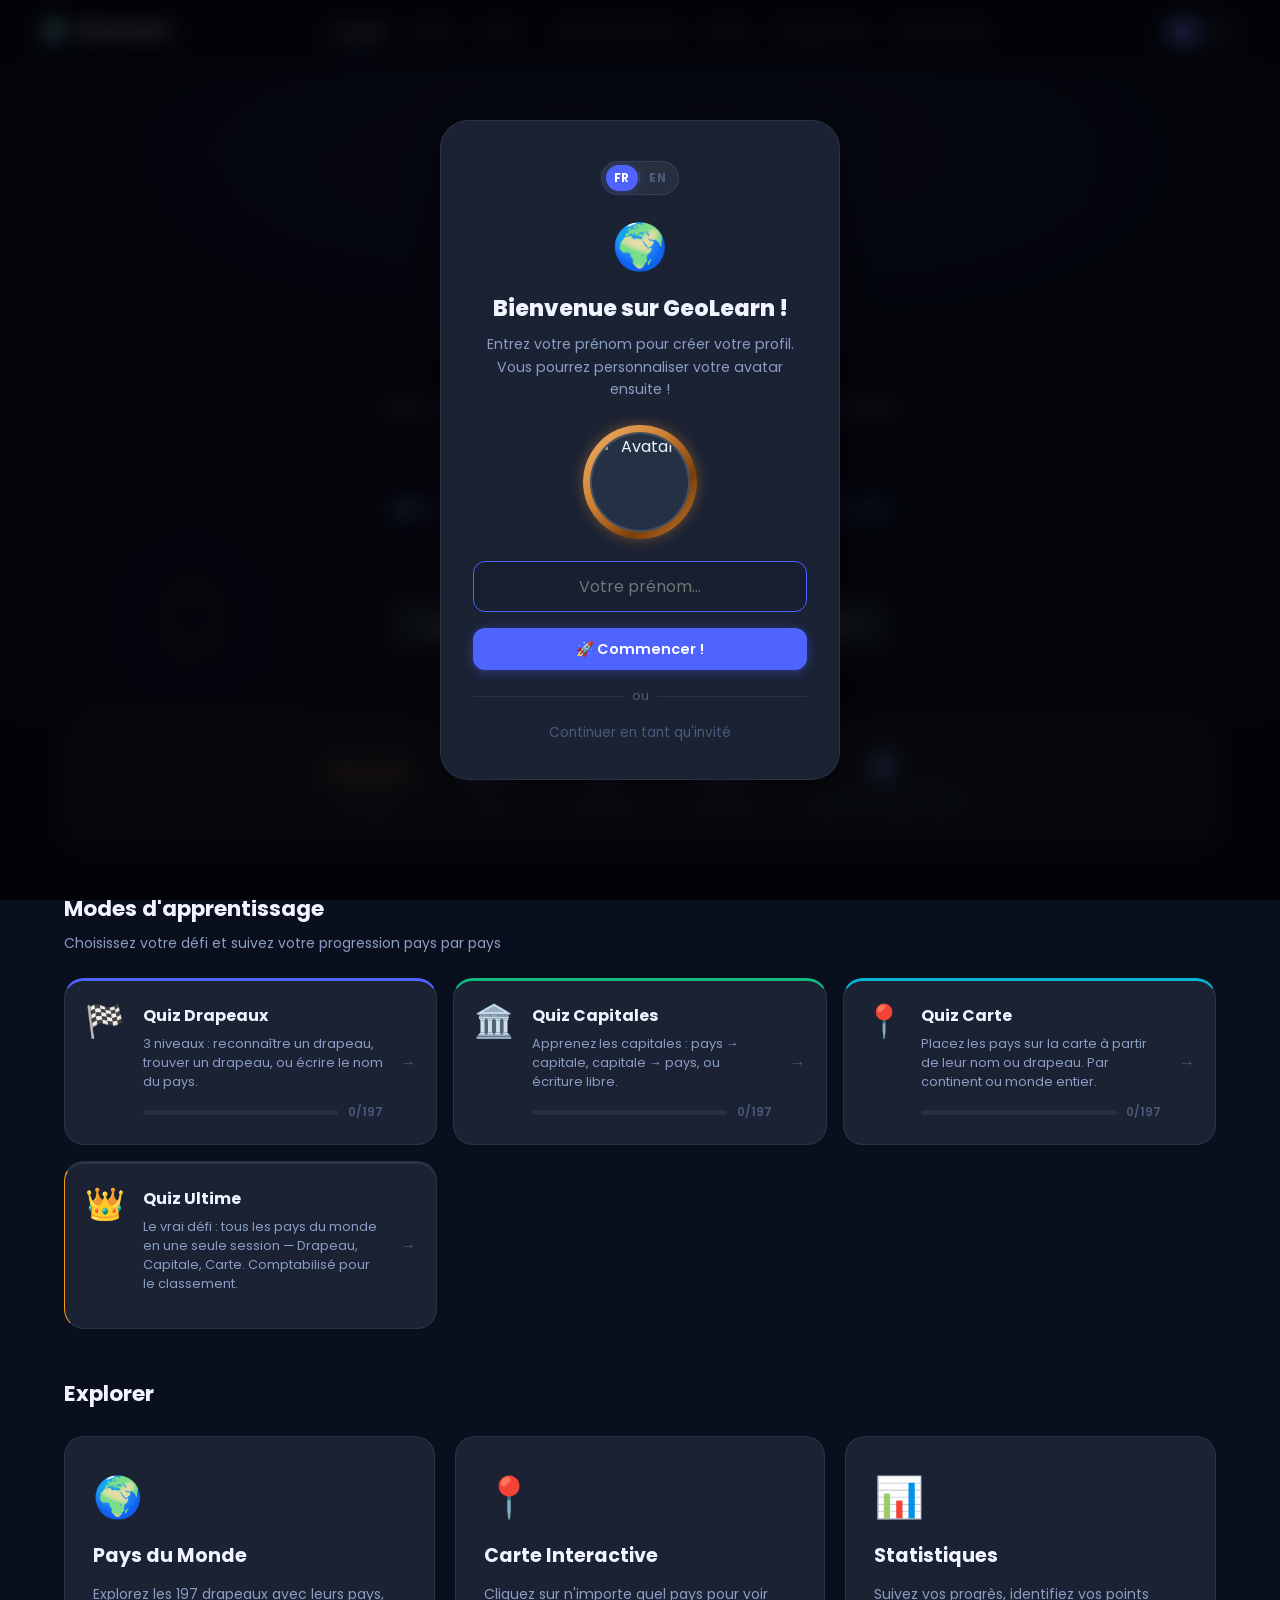
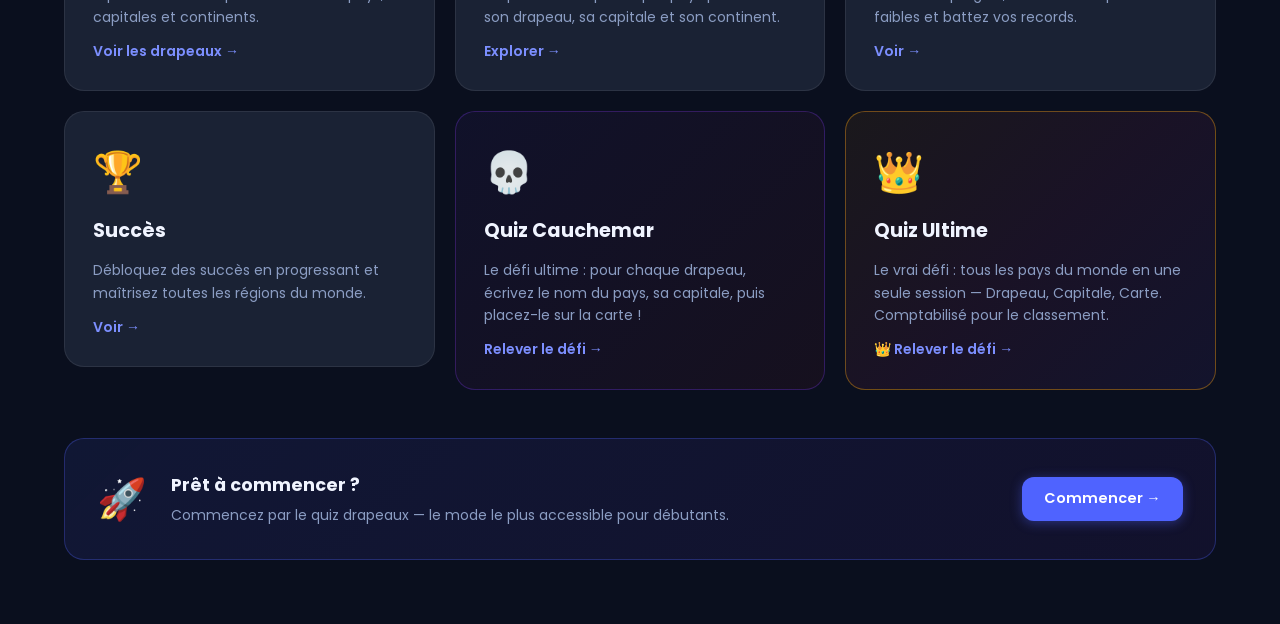
==== commit 947315ea: "fix map defi + ultimate quiz" ====
--- a/index.html
+++ b/index.html
@@ -36,6 +36,7 @@
           <a href="#/quiz/capitales" class="nav-dropdown-item" id="navQuizCap">Quiz Capitales</a>
           <a href="#/quiz/carte" class="nav-dropdown-item" id="navQuizMap">Quiz Carte</a>
           <a href="#/quiz/cauchemar" class="nav-dropdown-item" id="navQuizNight">Quiz Cauchemar</a>
+          <a href="#/quiz/ultime"   class="nav-dropdown-item" id="navQuizUltimate">👑 Quiz Ultime</a>
           <a href="#/quiz/defi"     class="nav-dropdown-item" id="navQuizChallenge">⚔️ Défi <span class="beta-badge">Béta</span></a>
         </div>
       </div>
@@ -76,6 +77,7 @@
   <script src="js/modules/worldMap.js"></script>
   <script src="js/modules/quizMap.js"></script>
   <script src="js/modules/quizNightmare.js"></script>
+  <script src="js/modules/quizUltimate.js"></script>
   <script src="js/modules/profile.js"></script>
   <script src="js/modules/achievements.js"></script>
   <script src="js/modules/rankBadges.js"></script>
@@ -83,6 +85,7 @@
   <script src="js/modules/challenge.js"></script>
 
   <script src="js/modules/auth.js"></script>
+  <script src="js/modules/flagTest.js"></script>
   <script src="js/app.js"></script>
 </body>
 </html>
--- a/css/components.css
+++ b/css/components.css
@@ -1,3 +1,7 @@
+/* ========== MONACO FLAG — ratio 4/5 (portrait) ========== */
+/* Corrige tous les contextes où le drapeau est affiché avec des dimensions libres (sans !important) */
+.fi-mc { aspect-ratio: 4/5 !important; background-size: contain !important; background-position: center !important; background-repeat: no-repeat !important; }
+
 /* ========== BUTTONS ========== */
 .btn {
   display: inline-flex;
@@ -417,6 +421,8 @@
 .quiz-question-label { font-size: 0.85rem; color: var(--text-muted); font-weight: 500; text-transform: uppercase; letter-spacing: 0.05em; }
 .quiz-question-text { font-size: 1.5rem; font-weight: 700; }
 .quiz-flag-container .fi { display: block; width: 160px !important; height: 107px !important; background-size: cover !important; border-radius: 8px; box-shadow: var(--shadow-md); }
+/* Monaco a un ratio 4/5 (portrait) — on laisse le height et on libère le width */
+.quiz-flag-container .fi-mc { width: auto !important; aspect-ratio: 4/5 !important; background-size: contain !important; background-position: center !important; background-repeat: no-repeat !important; }
 
 .quiz-options {
   display: grid;
@@ -469,6 +475,7 @@
   padding: 0.75rem;
 }
 .quiz-option.flag-option .fi { width: 72px !important; height: 48px !important; background-size: cover !important; border-radius: 4px; display: block; }
+.quiz-option.flag-option .fi-mc { width: auto !important; background-size: contain !important; background-position: center !important; background-repeat: no-repeat !important; }
 
 /* Text input (level 3) */
 .quiz-text-form { width: 100%; display: flex; flex-direction: column; gap: 0.75rem; }
@@ -1807,6 +1814,404 @@
   .nightmare-step-icon { font-size: 1rem; }
 }
 
+/* ========== QUIZ ULTIME ========== */
+@keyframes ult-gradient {
+  0%   { background-position: 0% 50%; }
+  50%  { background-position: 100% 50%; }
+  100% { background-position: 0% 50%; }
+}
+@keyframes ult-shimmer {
+  0%   { opacity: 0.85; }
+  50%  { opacity: 1; }
+  100% { opacity: 0.85; }
+}
+@keyframes ult-glow-pulse {
+  0%   { box-shadow: 0 4px 24px rgba(236,72,153,0.35), 0 0 0 0 rgba(245,158,11,0.2); }
+  50%  { box-shadow: 0 6px 40px rgba(139,92,246,0.5), 0 0 20px 4px rgba(245,158,11,0.15); }
+  100% { box-shadow: 0 4px 24px rgba(236,72,153,0.35), 0 0 0 0 rgba(245,158,11,0.2); }
+}
+@keyframes ult-crown-bounce {
+  0%, 100% { transform: translateY(0) rotate(-3deg); }
+  50%       { transform: translateY(-6px) rotate(3deg); }
+}
+@keyframes ult-nope {
+  0%   { transform: translateX(0); }
+  15%  { transform: translateX(-8px) rotate(-4deg); }
+  30%  { transform: translateX(8px) rotate(4deg); }
+  45%  { transform: translateX(-6px) rotate(-3deg); }
+  60%  { transform: translateX(6px) rotate(3deg); }
+  75%  { transform: translateX(-3px); }
+  100% { transform: translateX(0); }
+}
+.btn-hint-nope {
+  animation: ult-nope 0.5s ease;
+}
+
+.btn-ultimate {
+  background: linear-gradient(135deg, #f59e0b, #ec4899, #8b5cf6, #06b6d4, #f59e0b);
+  background-size: 300% 300%;
+  animation: ult-gradient 4s ease infinite, ult-glow-pulse 3s ease-in-out infinite;
+  color: white;
+  font-weight: 700;
+  letter-spacing: 0.03em;
+  border: none;
+}
+.btn-ultimate:hover:not(:disabled) {
+  transform: translateY(-2px) scale(1.02);
+  filter: brightness(1.1);
+}
+.btn-ultimate:disabled {
+  animation: none;
+  background: #888;
+  box-shadow: none;
+}
+
+.ultimate-badge {
+  display: inline-block;
+  padding: 0.15rem 0.55rem;
+  background: linear-gradient(135deg, #f59e0b, #ec4899);
+  color: white;
+  font-size: 0.65rem;
+  font-weight: 700;
+  border-radius: 99px;
+  letter-spacing: 0.05em;
+  vertical-align: middle;
+  margin-left: 0.35rem;
+}
+
+/* Setup page title */
+.ultimate-setup-title {
+  font-size: 2rem;
+  font-weight: 900;
+  background: linear-gradient(135deg, #f59e0b 0%, #ec4899 40%, #8b5cf6 80%, #06b6d4 100%);
+  -webkit-background-clip: text;
+  -webkit-text-fill-color: transparent;
+  background-clip: text;
+  text-align: center;
+  line-height: 1.2;
+}
+.ultimate-crown {
+  font-size: 3rem;
+  display: block;
+  text-align: center;
+  animation: ult-crown-bounce 2.5s ease-in-out infinite;
+  margin-bottom: 0.25rem;
+}
+.ultimate-country-count-badge {
+  display: flex;
+  align-items: center;
+  justify-content: center;
+  gap: 0.4rem;
+  background: linear-gradient(135deg, rgba(245,158,11,0.15), rgba(139,92,246,0.15));
+  border: 1px solid rgba(236,72,153,0.3);
+  border-radius: 99px;
+  padding: 0.4rem 1rem;
+  font-size: 1rem;
+  font-weight: 700;
+  color: var(--text-primary);
+  margin: 0.5rem auto;
+  width: fit-content;
+  align-self: center;
+}
+
+/* Step indicators overrides for ultimate mode */
+.ultimate-mode .nightmare-step.active {
+  border-color: #ec4899;
+  background: rgba(236, 72, 153, 0.1);
+  animation: ult-shimmer 1.8s ease-in-out infinite;
+}
+.ultimate-mode .nightmare-step.done-correct {
+  border-color: #f59e0b;
+  background: rgba(245, 158, 11, 0.12);
+}
+.ultimate-mode .quiz-progress-fill {
+  background: linear-gradient(90deg, #f59e0b, #ec4899, #8b5cf6);
+  background-size: 200% 100%;
+  animation: ult-gradient 3s ease infinite;
+}
+.ultimate-mode .quiz-score-badge {
+  background: linear-gradient(135deg, #f59e0b, #ec4899);
+  color: white;
+}
+.ultimate-mode .ranked-indicator {
+  background: linear-gradient(135deg, #f59e0b, #8b5cf6);
+  color: white;
+}
+
+/* Country summary card (ultimate) */
+.ultimate-country-summary {
+  background: linear-gradient(135deg, rgba(245,158,11,0.06), rgba(139,92,246,0.06));
+  border: 1px solid rgba(236,72,153,0.25);
+  border-radius: var(--radius-lg);
+  padding: 1.5rem;
+  text-align: center;
+  display: flex;
+  flex-direction: column;
+  align-items: center;
+  gap: 0.75rem;
+  position: relative;
+  overflow: hidden;
+}
+.ultimate-country-summary::before {
+  content: '';
+  position: absolute;
+  inset: 0;
+  background: linear-gradient(135deg, rgba(245,158,11,0.04), transparent 60%, rgba(139,92,246,0.04));
+  pointer-events: none;
+}
+
+/* Results page ultimate flavour */
+.ultimate-results-header {
+  text-align: center;
+  padding: 1.5rem 0 0.5rem;
+}
+.ultimate-results-score {
+  font-size: 4rem;
+  font-weight: 900;
+  background: linear-gradient(135deg, #f59e0b, #ec4899, #8b5cf6);
+  -webkit-background-clip: text;
+  -webkit-text-fill-color: transparent;
+  background-clip: text;
+}
+.ultimate-fireworks {
+  font-size: 2rem;
+  letter-spacing: 0.5rem;
+  animation: ult-shimmer 1.5s ease-in-out infinite;
+}
+
+/* Victory screen */
+@keyframes ult-victory-crown {
+  0%   { transform: scale(1) rotate(-5deg); }
+  25%  { transform: scale(1.15) rotate(5deg); }
+  50%  { transform: scale(1.05) rotate(-3deg); }
+  75%  { transform: scale(1.12) rotate(3deg); }
+  100% { transform: scale(1) rotate(-5deg); }
+}
+@keyframes ult-victory-bg {
+  0%   { background-position: 0% 50%; }
+  50%  { background-position: 100% 50%; }
+  100% { background-position: 0% 50%; }
+}
+@keyframes ult-float-in {
+  from { opacity: 0; transform: translateY(30px); }
+  to   { opacity: 1; transform: translateY(0); }
+}
+@keyframes ult-sparkle {
+  0%, 100% { opacity: 0.4; transform: scale(0.8); }
+  50%       { opacity: 1;   transform: scale(1.2); }
+}
+
+.ultimate-victory-page {
+  min-height: 100vh;
+  display: flex;
+  flex-direction: column;
+  align-items: center;
+  justify-content: flex-start;
+  padding: 2rem 1rem 4rem;
+  background: linear-gradient(135deg, #0f0c29, #1a0533, #24243e, #0f0c29);
+  background-size: 400% 400%;
+  animation: ult-victory-bg 8s ease infinite;
+  position: relative;
+  overflow: hidden;
+}
+.ultimate-victory-page::before {
+  content: '';
+  position: absolute;
+  inset: 0;
+  background: radial-gradient(ellipse at 50% 0%, rgba(245,158,11,0.12) 0%, transparent 65%),
+              radial-gradient(ellipse at 20% 80%, rgba(139,92,246,0.1) 0%, transparent 50%),
+              radial-gradient(ellipse at 80% 80%, rgba(236,72,153,0.1) 0%, transparent 50%);
+  pointer-events: none;
+}
+
+@keyframes halo-pulse {
+  0%, 100% { opacity: 0.6; transform: scale(1); }
+  50%       { opacity: 1;   transform: scale(1.08); }
+}
+@keyframes earth-face {
+  0%, 30%  { opacity: 1; }
+  33%, 97% { opacity: 0; }
+  100%     { opacity: 1; }
+}
+
+.ult-globe-wrap {
+  position: relative;
+  width: 130px;
+  height: 160px;
+  display: flex;
+  flex-direction: column;
+  align-items: center;
+  justify-content: flex-end;
+  margin: 0.5rem auto 0.75rem;
+  z-index: 1;
+}
+.ult-globe-crown {
+  font-size: 2.8rem;
+  position: relative;
+  z-index: 4;
+  margin-bottom: -14px;
+  filter: drop-shadow(0 0 14px rgba(245,158,11,0.9)) drop-shadow(0 2px 4px rgba(0,0,0,0.5));
+  animation: ult-crown-bounce 2.5s ease-in-out infinite;
+}
+.ult-victory-crown {
+  font-size: 6rem;
+  display: block;
+  text-align: center;
+  position: relative;
+  z-index: 1;
+  margin-bottom: 0.25rem;
+  filter: drop-shadow(0 0 24px rgba(245,158,11,0.8));
+  animation: ult-victory-crown 3s ease-in-out infinite;
+}
+.ult-globe-halo {
+  position: absolute;
+  width: 112px;
+  height: 112px;
+  border-radius: 50%;
+  top: 46px;
+  z-index: 1;
+  background: radial-gradient(circle, rgba(245,158,11,0.2) 0%, rgba(245,158,11,0.06) 55%, transparent 72%);
+  box-shadow:
+    0 0 30px 10px rgba(245,158,11,0.2),
+    0 0 70px 25px rgba(245,158,11,0.08),
+    0 0 100px 40px rgba(236,72,153,0.05);
+  animation: halo-pulse 3s ease-in-out infinite;
+}
+.ult-globe-earth {
+  width: 96px;
+  height: 96px;
+  position: relative;
+  z-index: 2;
+  filter: drop-shadow(0 4px 16px rgba(29,136,228,0.5));
+}
+.ult-globe-earth span {
+  position: absolute;
+  inset: 0;
+  font-size: 96px;
+  line-height: 1;
+  opacity: 0;
+}
+.ult-globe-earth span:nth-child(1) { animation: earth-face 2.4s 0s   infinite; }
+.ult-globe-earth span:nth-child(2) { animation: earth-face 2.4s 0.8s infinite; }
+.ult-globe-earth span:nth-child(3) { animation: earth-face 2.4s 1.6s infinite; }
+
+.ult-victory-title {
+  font-size: 2.2rem;
+  font-weight: 900;
+  background: linear-gradient(135deg, #f59e0b, #fde68a, #ec4899, #c084fc, #f59e0b);
+  background-size: 300% 300%;
+  animation: ult-gradient 4s ease infinite;
+  -webkit-background-clip: text;
+  -webkit-text-fill-color: transparent;
+  background-clip: text;
+  text-align: center;
+  line-height: 1.2;
+  margin: 0.75rem 0 0.25rem;
+  position: relative;
+  z-index: 1;
+}
+.ult-victory-subtitle {
+  font-size: 0.9rem;
+  color: rgba(255,255,255,0.5);
+  text-align: center;
+  margin-bottom: 1.5rem;
+  position: relative;
+  z-index: 1;
+}
+
+.ult-victory-score {
+  font-size: 5rem;
+  font-weight: 900;
+  background: linear-gradient(135deg, #f59e0b, #fde68a);
+  -webkit-background-clip: text;
+  -webkit-text-fill-color: transparent;
+  background-clip: text;
+  line-height: 1;
+  filter: drop-shadow(0 0 16px rgba(245,158,11,0.4));
+  position: relative;
+  z-index: 1;
+  animation: ult-float-in 0.6s ease both;
+  animation-delay: 0.2s;
+}
+.ult-victory-score-label {
+  font-size: 0.8rem;
+  color: rgba(255,255,255,0.4);
+  text-align: center;
+  margin-bottom: 1.5rem;
+  letter-spacing: 0.1em;
+  text-transform: uppercase;
+}
+
+.ult-victory-stats {
+  display: flex;
+  gap: 1.5rem;
+  justify-content: center;
+  flex-wrap: wrap;
+  margin-bottom: 1.5rem;
+  position: relative;
+  z-index: 1;
+  animation: ult-float-in 0.6s ease both;
+  animation-delay: 0.35s;
+}
+.ult-victory-stat {
+  text-align: center;
+  background: rgba(255,255,255,0.05);
+  border: 1px solid rgba(245,158,11,0.2);
+  border-radius: var(--radius-md);
+  padding: 0.75rem 1.25rem;
+  min-width: 80px;
+}
+.ult-victory-stat-num {
+  font-size: 1.5rem;
+  font-weight: 800;
+  color: #fde68a;
+}
+.ult-victory-stat-label {
+  font-size: 0.7rem;
+  color: rgba(255,255,255,0.4);
+  text-transform: uppercase;
+  letter-spacing: 0.05em;
+  margin-top: 0.15rem;
+}
+
+.ult-victory-rank-wrap {
+  width: 100%;
+  max-width: 480px;
+  position: relative;
+  z-index: 1;
+  animation: ult-float-in 0.6s ease both;
+  animation-delay: 0.5s;
+}
+.ult-victory-rank-wrap .rank-card {
+  background: rgba(255,255,255,0.05);
+  border-color: rgba(245,158,11,0.25);
+}
+
+.ult-victory-btn-wrap {
+  margin-top: 2rem;
+  position: relative;
+  z-index: 1;
+  animation: ult-float-in 0.6s ease both;
+  animation-delay: 0.65s;
+}
+
+/* Nav / home card */
+.quiz-pick-ultimate { border-top-color: #f59e0b; }
+.quiz-pick-ultimate:hover {
+  border-color: #ec4899;
+  box-shadow: 0 4px 20px rgba(236,72,153,0.25);
+}
+.home-track-ultimate { border-left-color: #f59e0b; }
+.home-track-ultimate:hover {
+  border-color: #ec4899;
+  box-shadow: 0 4px 20px rgba(236,72,153,0.2);
+}
+
+@media (max-width: 640px) {
+  .ultimate-setup-title { font-size: 1.5rem; }
+  .ultimate-crown { font-size: 2.2rem; }
+}
+
 /* ========== MODE SELECTOR (Ranked) ========== */
 .mode-selector {
   display: grid;
@@ -3164,7 +3569,7 @@
   align-items: center;
   gap: 0.4rem;
   padding: 1rem 0.5rem;
-  background: var(--surface-2);
+  background: var(--bg-card);
   border: 2px solid var(--border);
   border-radius: 12px;
   cursor: pointer;
@@ -3174,17 +3579,18 @@
 .challenge-mode-card:hover { border-color: var(--primary); transform: translateY(-2px); }
 .challenge-mode-card.selected {
   border-color: var(--primary);
-  background: color-mix(in srgb, var(--primary) 12%, var(--surface-2));
+  background: color-mix(in srgb, var(--primary) 12%, var(--bg-card));
 }
 .challenge-mode-icon { font-size: 1.6rem; }
 .challenge-mode-name { font-size: 0.7rem; font-weight: 600; text-align: center; color: var(--text-secondary); }
 .challenge-mode-card.selected .challenge-mode-name { color: var(--primary); }
+.challenge-mode-card.disabled { opacity: 0.35; cursor: not-allowed; pointer-events: none; transform: none; }
 
 /* ── Recherche / liste de joueurs ───────────────────────────────────────────── */
 .challenge-search-input {
   width: 100%;
   padding: 0.65rem 1rem;
-  background: var(--surface-2);
+  background: var(--bg-card);
   border: 1.5px solid var(--border);
   border-radius: 10px;
   color: var(--text-primary);
@@ -3206,7 +3612,7 @@
   border: 1.5px solid var(--border);
   border-radius: 12px;
   padding: 0.5rem;
-  background: var(--surface-2);
+  background: var(--bg-card);
 }
 .challenge-player-row {
   display: flex;
@@ -3215,29 +3621,49 @@
   padding: 0.6rem 0.75rem;
   border-radius: 10px;
   cursor: pointer;
-  transition: background 0.12s;
+  border: 1.5px solid transparent;
+  transition: background 0.15s, border-color 0.15s, transform 0.12s;
   position: relative;
 }
-.challenge-player-row:hover  { background: color-mix(in srgb, var(--primary) 8%, var(--surface-2)); }
+.challenge-player-row:hover {
+  background: color-mix(in srgb, var(--accent) 12%, var(--bg-surface));
+  border-color: color-mix(in srgb, var(--accent) 30%, transparent);
+  transform: translateX(3px);
+}
 .challenge-player-row.selected {
-  background: color-mix(in srgb, var(--primary) 22%, var(--surface-2));
-  border: 1.5px solid color-mix(in srgb, var(--primary) 60%, transparent);
-  padding: calc(0.6rem - 1.5px) calc(0.75rem - 1.5px);
+  background: color-mix(in srgb, var(--accent) 20%, var(--bg-surface));
+  border-color: var(--accent);
+  transform: translateX(3px);
+  box-shadow: 0 0 0 1px color-mix(in srgb, var(--accent) 30%, transparent),
+              inset 3px 0 0 var(--accent);
 }
 .challenge-player-avatar {
   width: 40px; height: 40px;
   border-radius: 50%;
   object-fit: cover;
   flex-shrink: 0;
+  border: 2px solid transparent;
+  transition: border-color 0.15s;
+}
+.challenge-player-row.selected .challenge-player-avatar {
+  border-color: var(--accent);
 }
 .challenge-player-info { flex: 1; min-width: 0; }
 .challenge-player-name { font-weight: 600; font-size: 0.9rem; white-space: nowrap; overflow: hidden; text-overflow: ellipsis; }
-.challenge-player-row.selected .challenge-player-name { color: var(--primary); }
+.challenge-player-row.selected .challenge-player-name { color: var(--accent-light); }
 .challenge-player-xp   { font-size: 0.78rem; color: var(--text-muted); }
+.challenge-player-row.selected .challenge-player-xp { color: var(--text-secondary); }
+.challenge-player-title { font-style: italic; }
+.challenge-player-title.tier-1 { color: #4caf50; }
+.challenge-player-title.tier-2 { color: #cd7f32; }
+.challenge-player-title.tier-3 { color: #a8a9ad; }
+.challenge-player-title.tier-4 { color: #ffd700; }
+.challenge-player-title.tier-5 { background: linear-gradient(90deg,#ff6b6b,#ffd700,#6bff6b,#6bb5ff,#d96bff); -webkit-background-clip:text; background-clip:text; -webkit-text-fill-color:transparent; }
 .challenge-player-check {
-  width: 22px; height: 22px;
-  background: var(--primary);
+  width: 26px; height: 26px;
+  background: var(--accent);
   border-radius: 50%;
+  font-size: 0.85rem;
   display: flex; align-items: center; justify-content: center;
   color: #fff; font-size: 0.75rem; font-weight: 700;
   flex-shrink: 0;
@@ -3253,7 +3679,7 @@
 .challenge-config-tag {
   display: inline-block;
   padding: 0.3rem 0.65rem;
-  background: var(--surface-3);
+  background: var(--bg-surface);
   border-radius: 20px;
   font-size: 0.78rem;
   font-weight: 600;
@@ -3270,7 +3696,7 @@
   animation: fadeIn 0.2s ease;
 }
 .ch-modal {
-  background: var(--surface-1);
+  background: var(--bg-card);
   border: 1.5px solid var(--border);
   border-radius: 20px;
   padding: 2rem 1.75rem;
@@ -3326,20 +3752,27 @@
   display: flex; flex-direction: column; align-items: center;
   gap: 0.5rem; flex: 1; max-width: 160px;
   padding: 1.25rem 1rem;
-  background: var(--surface-2);
+  background: var(--bg-card);
   border: 2px solid var(--border);
   border-radius: 16px;
   transition: border-color 0.3s, background 0.3s;
 }
 .ch-ready-player.is-ready {
   border-color: #22c55e;
-  background: color-mix(in srgb, #22c55e 10%, var(--surface-2));
+  background: color-mix(in srgb, #22c55e 10%, var(--bg-card));
 }
 .ch-ready-avatar {
   width: 80px; height: 80px; border-radius: 50%; object-fit: cover;
   border: 2px solid var(--border);
 }
+.ch-ready-rank  { display: flex; justify-content: center; }
 .ch-ready-name  { font-weight: 700; font-size: 0.9rem; }
+.ch-ready-title-text {
+  font-size: 0.72rem; font-weight: 600;
+  color: var(--text-muted);
+  white-space: nowrap; overflow: hidden; text-overflow: ellipsis;
+  max-width: 100%;
+}
 .ch-ready-status { font-size: 0.82rem; color: var(--text-muted); }
 .ch-ready-player.is-ready .ch-ready-status { color: #22c55e; }
 .ch-ready-vs-badge {
@@ -3396,7 +3829,7 @@
 .ch-timer-bar {
   display: flex; justify-content: space-between; align-items: center;
   padding: 0.5rem 1rem;
-  background: var(--surface-2);
+  background: var(--bg-card);
   border: 1.5px solid var(--border);
   border-radius: 10px;
   margin-bottom: 0.75rem;
@@ -3418,19 +3851,19 @@
   text-align: center; font-size: 2rem; font-weight: 900;
   padding: 1.25rem; border-radius: 16px;
 }
-.ch-recap-winner.win  { background: color-mix(in srgb, #f59e0b 15%, var(--surface-2)); color: #f59e0b; }
-.ch-recap-winner.lose { background: color-mix(in srgb, #ef4444 12%, var(--surface-2)); color: #ef4444; }
-.ch-recap-winner.draw { background: color-mix(in srgb, #6366f1 12%, var(--surface-2)); color: #6366f1; }
+.ch-recap-winner.win  { background: color-mix(in srgb, #f59e0b 15%, var(--bg-card)); color: #f59e0b; }
+.ch-recap-winner.lose { background: color-mix(in srgb, #ef4444 12%, var(--bg-card)); color: #ef4444; }
+.ch-recap-winner.draw { background: color-mix(in srgb, #6366f1 12%, var(--bg-card)); color: #6366f1; }
 
 .ch-recap-scores {
   display: flex; align-items: center; gap: 1rem;
 }
 .ch-recap-score-card {
   flex: 1; text-align: center; padding: 1.25rem 0.75rem;
-  background: var(--surface-2); border: 2px solid var(--border);
+  background: var(--bg-card); border: 2px solid var(--border);
   border-radius: 16px; transition: border-color 0.2s;
 }
-.ch-recap-score-card.winner { border-color: #f59e0b; background: color-mix(in srgb, #f59e0b 8%, var(--surface-2)); }
+.ch-recap-score-card.winner { border-color: #f59e0b; background: color-mix(in srgb, #f59e0b 8%, var(--bg-card)); }
 .ch-recap-score-name   { font-weight: 700; font-size: 0.9rem; margin-bottom: 0.4rem; }
 .ch-recap-score-time   { font-size: 2rem; font-weight: 900; font-variant-numeric: tabular-nums; color: var(--primary); }
 .ch-recap-score-detail { font-size: 0.78rem; color: var(--text-muted); margin-top: 0.3rem; }
@@ -3443,7 +3876,7 @@
   grid-template-columns: 1fr 1fr 1fr;
 }
 .ch-recap-thead {
-  background: var(--surface-3);
+  background: var(--bg-surface);
   padding: 0.5rem 0.75rem;
   font-size: 0.78rem;
   font-weight: 700;
@@ -3458,7 +3891,7 @@
   font-size: 0.85rem;
   align-items: center;
 }
-.ch-recap-row:nth-child(even) { background: color-mix(in srgb, var(--surface-2) 50%, transparent); }
+.ch-recap-row:nth-child(even) { background: color-mix(in srgb, var(--bg-card) 50%, transparent); }
 .ch-recap-country { display: flex; align-items: center; gap: 0.35rem; font-weight: 500; }
 .ch-recap-cell    { text-align: center; font-size: 0.82rem; }
 .cell-correct { color: #22c55e; }
--- a/css/map.css
+++ b/css/map.css
@@ -52,6 +52,7 @@
   animation: mapTarget 1.2s ease-in-out infinite;
 }
 .country.dimmed { fill: #111e30; opacity: 0.6; }
+g.country-marker.dimmed circle { cursor: default !important; }
 .country.continent-active { fill: #1d3555; }
 .country.africa-color:hover { fill: rgba(249,115,22,0.5); }
 .country.americas-color:hover { fill: rgba(34,197,94,0.5); }
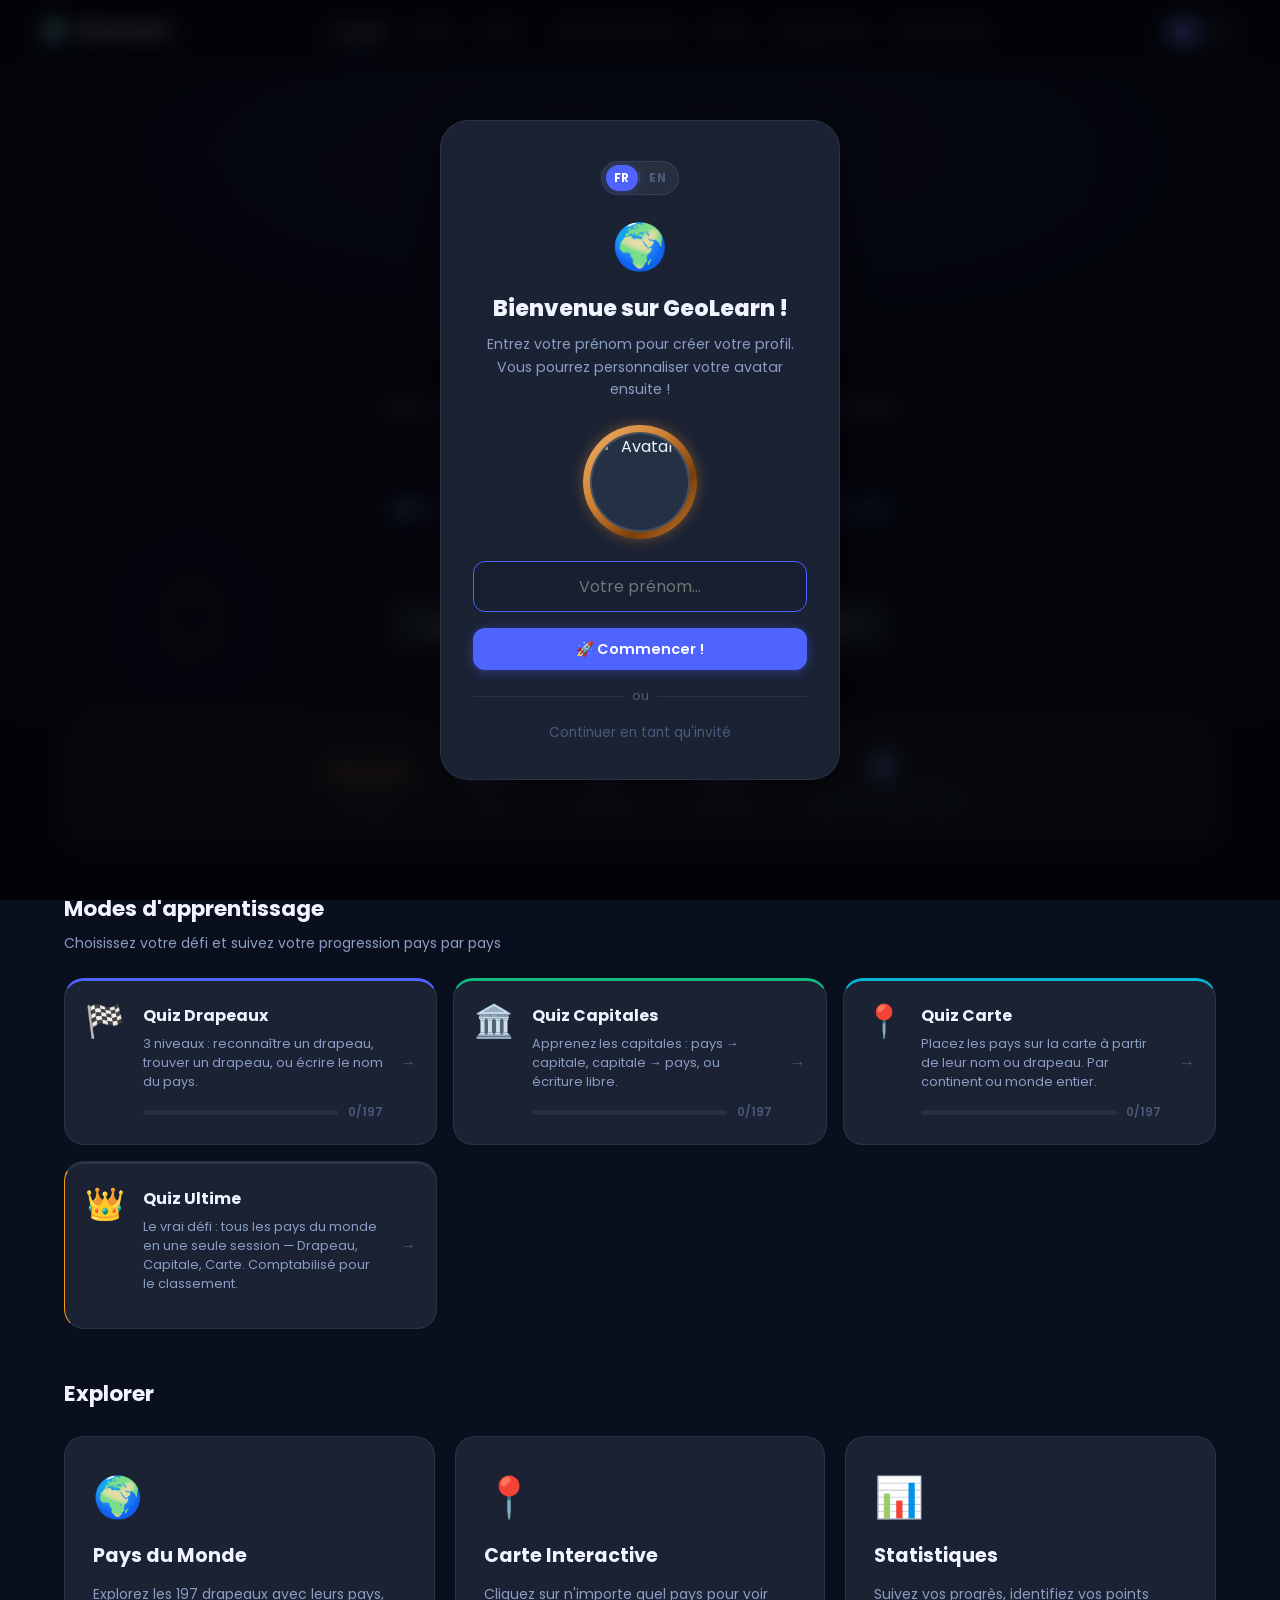
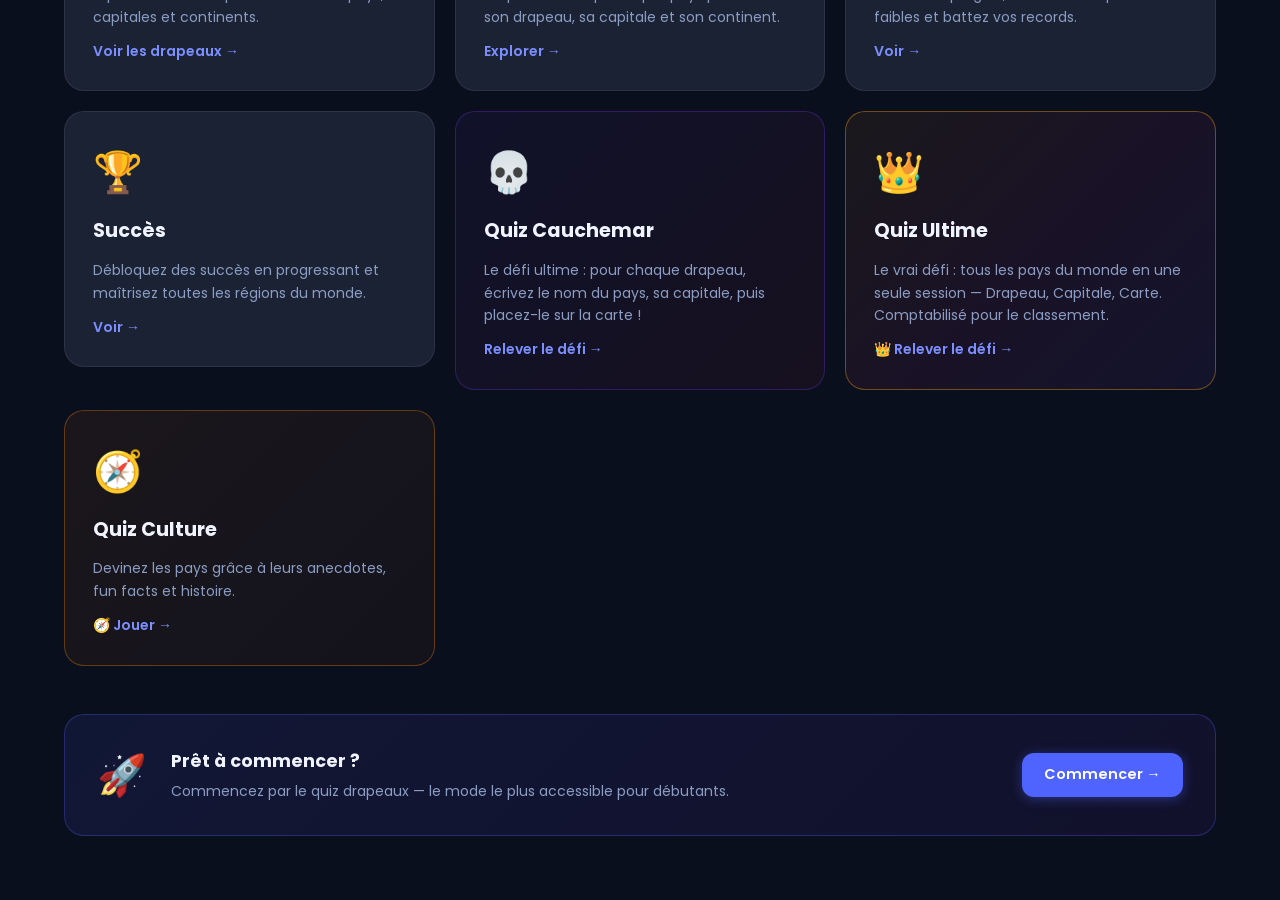
==== commit 46c83ed9: "quiz culture" ====
--- a/index.html
+++ b/index.html
@@ -37,6 +37,7 @@
           <a href="#/quiz/carte" class="nav-dropdown-item" id="navQuizMap">Quiz Carte</a>
           <a href="#/quiz/cauchemar" class="nav-dropdown-item" id="navQuizNight">Quiz Cauchemar</a>
           <a href="#/quiz/ultime"   class="nav-dropdown-item" id="navQuizUltimate">👑 Quiz Ultime</a>
+          <a href="#/quiz/culture"  class="nav-dropdown-item" id="navQuizCulture">🧭 Quiz Culture</a>
           <a href="#/quiz/defi"     class="nav-dropdown-item" id="navQuizChallenge">⚔️ Défi <span class="beta-badge">Béta</span></a>
         </div>
       </div>
@@ -78,11 +79,14 @@
   <script src="js/modules/quizMap.js"></script>
   <script src="js/modules/quizNightmare.js"></script>
   <script src="js/modules/quizUltimate.js"></script>
+  <script src="js/data/cultureFacts.js"></script>
+  <script src="js/modules/quizCulture.js"></script>
   <script src="js/modules/profile.js"></script>
   <script src="js/modules/achievements.js"></script>
   <script src="js/modules/rankBadges.js"></script>
   <script src="js/modules/leaderboard.js"></script>
   <script src="js/modules/challenge.js"></script>
+  <script src="js/modules/groupChallenge.js"></script>
 
   <script src="js/modules/auth.js"></script>
   <script src="js/modules/flagTest.js"></script>
--- a/css/main.css
+++ b/css/main.css
@@ -1054,6 +1054,8 @@
 .quiz-pick-night:hover { border-color: #7c3aed; box-shadow: 0 4px 16px rgba(124,58,237,0.18); }
 .quiz-pick-challenge { border-top-color: #ef4444; }
 .quiz-pick-challenge:hover { border-color: #ef4444; box-shadow: 0 4px 16px rgba(239,68,68,0.18); }
+.quiz-pick-group { border-top-color: #f59e0b; }
+.quiz-pick-group:hover { border-color: #f59e0b; box-shadow: 0 4px 16px rgba(245,158,11,0.18); }
 @media (max-width: 480px) {
   .quiz-pick-grid { grid-template-columns: 1fr; }
   .quiz-pick-content { padding: 1.5rem 1rem; }
--- a/css/components.css
+++ b/css/components.css
@@ -767,6 +767,8 @@
 @media (max-width: 520px) {
   .profile-style-grid { grid-template-columns: repeat(3, 1fr); }
   .nav-avatar-name    { display: none; }
+  .nav-avatar-info    { display: none; }
+  #navProfileBtn      { padding: 0.3rem; }
   .profile-modal      { padding: 2rem 1.25rem 1.5rem; }
 }
 
@@ -3918,3 +3920,683 @@
   .btn { padding: 0.6rem 1.1rem; font-size: 0.85rem; }
   .btn-lg { padding: 0.75rem 1.4rem; font-size: 0.9rem; }
 }
+
+/* ══════════════════════════════════════════════════════════════════════════
+   GROUP CHALLENGE
+   ══════════════════════════════════════════════════════════════════════════ */
+
+/* Badge "max N" dans le label de section */
+.gc-max-badge {
+  display: inline-block;
+  background: var(--primary);
+  color: #fff;
+  font-size: 0.62rem;
+  font-weight: 700;
+  padding: 0.12rem 0.5rem;
+  border-radius: 1rem;
+  vertical-align: middle;
+  margin-left: 0.5rem;
+  letter-spacing: 0.02em;
+}
+
+/* Checkbox dans la liste multi-select */
+.gc-player-checkbox {
+  width: 28px; height: 28px;
+  border-radius: 50%;
+  border: 2px solid var(--border);
+  display: flex; align-items: center; justify-content: center;
+  font-size: 0.8rem; font-weight: 700;
+  color: transparent;
+  transition: background 0.15s, border-color 0.15s, color 0.15s;
+  flex-shrink: 0;
+}
+.gc-player-checkbox.checked {
+  background: var(--primary);
+  border-color: var(--primary);
+  color: #fff;
+}
+
+/* ── Invite list (créateur en attente) ──────────────────────────────────── */
+.gc-invite-list {
+  display: flex; flex-direction: column; gap: 0.6rem;
+  margin-top: 1.5rem; width: 100%; max-width: 360px;
+}
+.gc-invite-row {
+  display: flex; align-items: center; gap: 0.75rem;
+  background: var(--card-bg); border-radius: 0.75rem;
+  padding: 0.75rem 1rem; border: 1px solid var(--border);
+}
+.gc-invite-status-dot {
+  width: 10px; height: 10px; border-radius: 50%; flex-shrink: 0;
+}
+.gc-dot-pending  { background: var(--text-muted); }
+.gc-dot-accepted { background: #22c55e; }
+.gc-dot-declined { background: #ef4444; }
+.gc-invite-name        { flex: 1; font-weight: 600; font-size: 0.9rem; }
+.gc-invite-status-text { font-size: 0.78rem; color: var(--text-secondary); white-space: nowrap; }
+
+/* ── Ready screen (lobby) ───────────────────────────────────────────────── */
+.gc-ready-list {
+  display: flex; flex-direction: column; gap: 0.6rem;
+  margin: 1.75rem 0; width: 100%; max-width: 360px;
+}
+.gc-ready-player {
+  display: flex; align-items: center; gap: 0.75rem;
+  background: var(--card-bg); border: 1px solid var(--border);
+  border-radius: 0.75rem; padding: 0.75rem 1rem;
+  transition: background 0.25s, border-color 0.25s;
+}
+.gc-ready-player.is-ready {
+  background: rgba(34, 197, 94, 0.08);
+  border-color: rgba(34, 197, 94, 0.35);
+}
+.gc-ready-dot {
+  width: 11px; height: 11px; border-radius: 50%;
+  background: var(--text-muted); flex-shrink: 0; transition: background 0.3s;
+}
+.gc-ready-dot.ready { background: #22c55e; }
+.gc-ready-name  { flex: 1; font-weight: 600; font-size: 0.9rem; }
+.gc-ready-label { font-size: 0.78rem; color: var(--text-secondary); }
+.gc-ready-config {
+  display: flex; flex-wrap: wrap; gap: 0.4rem;
+  justify-content: center; margin-bottom: 0.5rem;
+}
+
+/* ── Waiting screen – others list ─────────────────────────────────────── */
+.gc-wait-others { display: flex; flex-direction: column; gap: 0.5rem; width: 100%; }
+.gc-wait-row {
+  display: flex; align-items: center; gap: 0.65rem;
+  font-size: 0.88rem; padding: 0.4rem 0;
+}
+
+/* ── Résultats groupe ───────────────────────────────────────────────────── */
+.gc-results {
+  max-width: 680px; margin: 0 auto;
+  padding: 2rem 1rem 4rem;
+  display: flex; flex-direction: column; align-items: center; gap: 0;
+}
+.gc-results-btns {
+  display: flex; gap: 1rem; justify-content: center;
+  margin-top: 2.5rem; flex-wrap: wrap;
+}
+
+/* ── Podium ─────────────────────────────────────────────────────────────── */
+.gc-podium {
+  display: flex; align-items: flex-end; justify-content: center;
+  gap: 0; margin: 1.5rem 0 2rem; width: 100%; max-width: 420px;
+}
+.gc-podium-player {
+  display: flex; flex-direction: column; align-items: center;
+  flex: 1;
+}
+.gc-podium-avatar-wrap {
+  position: relative; margin-bottom: 0.5rem;
+}
+.gc-podium-avatar {
+  border-radius: 50%; object-fit: cover;
+  border: 3px solid var(--border);
+  display: block;
+}
+.gc-podium-medal {
+  position: absolute; bottom: -4px; right: -4px;
+  font-size: 1.1rem; line-height: 1;
+}
+.gc-podium-name {
+  font-weight: 700; font-size: 0.78rem;
+  text-align: center; max-width: 90px;
+  white-space: nowrap; overflow: hidden; text-overflow: ellipsis;
+  margin-bottom: 0.15rem;
+}
+.gc-podium-time {
+  font-size: 0.85rem; font-weight: 800;
+  color: var(--primary); font-variant-numeric: tabular-nums;
+  margin-bottom: 0.4rem;
+}
+.gc-podium-step {
+  width: 100%; border-radius: 8px 8px 0 0;
+  display: flex; align-items: center; justify-content: center;
+  padding-top: 0.5rem;
+}
+.gc-podium-step-num {
+  font-size: 1.4rem; font-weight: 900; opacity: 0.6;
+}
+
+/* Positions */
+.gc-podium-pos-1 .gc-podium-avatar { width: 72px; height: 72px; border-color: #f59e0b; box-shadow: 0 0 0 3px rgba(245,158,11,0.3), 0 4px 20px rgba(245,158,11,0.25); }
+.gc-podium-pos-2 .gc-podium-avatar { width: 58px; height: 58px; border-color: #94a3b8; }
+.gc-podium-pos-3 .gc-podium-avatar { width: 52px; height: 52px; border-color: #b45309; }
+
+.gc-podium-pos-1 .gc-podium-step { height: 90px; background: linear-gradient(180deg, rgba(245,158,11,0.22) 0%, rgba(245,158,11,0.08) 100%); border: 1px solid rgba(245,158,11,0.4); border-bottom: none; }
+.gc-podium-pos-2 .gc-podium-step { height: 65px; background: linear-gradient(180deg, rgba(148,163,184,0.18) 0%, rgba(148,163,184,0.06) 100%); border: 1px solid rgba(148,163,184,0.3); border-bottom: none; }
+.gc-podium-pos-3 .gc-podium-step { height: 45px; background: linear-gradient(180deg, rgba(180,87,9,0.16) 0%, rgba(180,87,9,0.05) 100%); border: 1px solid rgba(180,87,9,0.3); border-bottom: none; }
+
+.gc-podium-pos-1 .gc-podium-step-num { color: #f59e0b; }
+.gc-podium-pos-2 .gc-podium-step-num { color: #94a3b8; }
+.gc-podium-pos-3 .gc-podium-step-num { color: #b45309; }
+
+.gc-podium-me .gc-podium-name { color: var(--primary); }
+
+/* ── Liste 4e+ ──────────────────────────────────────────────────────────── */
+.gc-ranking-list {
+  display: flex; flex-direction: column; gap: 0.7rem;
+  width: 100%; max-width: 500px; margin: 1.5rem 0;
+}
+.gc-rank-row {
+  display: flex; align-items: center; gap: 0.9rem;
+  background: var(--card-bg); border: 1px solid var(--border);
+  border-radius: 1rem; padding: 0.875rem 1.25rem;
+  transition: box-shadow 0.2s;
+}
+.gc-rank-row.gc-rank-me {
+  border-color: var(--primary);
+  box-shadow: 0 0 0 2px rgba(99,102,241,0.18);
+}
+.gc-rank-pos    { font-size: 1rem; font-weight: 700; min-width: 2.2rem; text-align: center; flex-shrink: 0; color: var(--text-muted); }
+.gc-rank-avatar { width: 38px; height: 38px; border-radius: 50%; object-fit: cover; flex-shrink: 0; }
+.gc-rank-info   { flex: 1; min-width: 0; }
+.gc-rank-name   { font-weight: 700; font-size: 0.9rem; white-space: nowrap; overflow: hidden; text-overflow: ellipsis; }
+.gc-rank-detail { font-size: 0.74rem; color: var(--text-secondary); margin-top: 0.1rem; }
+.gc-rank-time   { font-size: 1rem; font-weight: 700; color: var(--primary); white-space: nowrap; flex-shrink: 0; }
+
+/* ── Tableau de détail ──────────────────────────────────────────────────── */
+.gc-detail-section {
+  width: 100%; margin-top: 1rem;
+}
+.gc-detail-title {
+  font-size: 1rem; font-weight: 700; margin: 0 0 0.75rem;
+}
+.gc-detail-scroll {
+  overflow-x: auto; border-radius: 12px;
+  border: 1.5px solid var(--border);
+}
+.gc-detail-table {
+  min-width: 100%;
+  display: grid;
+  grid-template-columns: 1.6fr repeat(var(--gc-cols), 1fr);
+}
+.gc-detail-head,
+.gc-detail-row {
+  display: contents;
+}
+.gc-detail-head > div {
+  background: var(--bg-surface);
+  padding: 0.5rem 0.6rem;
+  font-size: 0.72rem; font-weight: 700; text-transform: uppercase;
+  letter-spacing: 0.04em; color: var(--text-muted);
+  border-bottom: 1.5px solid var(--border);
+  white-space: nowrap; overflow: hidden; text-overflow: ellipsis;
+  display: flex; align-items: center;
+}
+.gc-detail-player-head {
+  justify-content: center;
+}
+.gc-detail-player-head.gc-detail-me {
+  color: var(--primary);
+}
+.gc-detail-country-cell {
+  display: flex; align-items: center; gap: 0.35rem;
+  font-weight: 500; font-size: 0.82rem;
+  padding: 0.5rem 0.6rem;
+  border-top: 1px solid var(--border);
+}
+.gc-detail-cell {
+  text-align: center; font-size: 0.82rem; line-height: 1.3;
+  padding: 0.45rem 0.4rem;
+  border-top: 1px solid var(--border);
+  border-left: 1px solid var(--border);
+}
+.gc-detail-row:nth-child(even) .gc-detail-country-cell,
+.gc-detail-row:nth-child(even) .gc-detail-cell {
+  background: color-mix(in srgb, var(--bg-card) 50%, transparent);
+}
+.gc-detail-time { font-size: 0.7rem; color: var(--text-muted); }
+.gc-cell-ok { color: #22c55e; }
+.gc-cell-no { color: var(--text-muted); }
+
+@media (max-width: 480px) {
+  .gc-podium    { max-width: 320px; }
+  .gc-rank-row  { padding: 0.7rem 0.9rem; gap: 0.6rem; }
+  .gc-rank-avatar { width: 32px; height: 32px; }
+  .gc-rank-time { font-size: 0.88rem; }
+  .gc-podium-pos-1 .gc-podium-avatar { width: 60px; height: 60px; }
+  .gc-podium-pos-2 .gc-podium-avatar { width: 48px; height: 48px; }
+  .gc-podium-pos-3 .gc-podium-avatar { width: 42px; height: 42px; }
+}
+
+/* ========== QUIZ CULTURE ========== */
+
+/* Amber/gold palette — totally distinct from all other quizzes */
+:root {
+  --cult-accent:       #d97706;
+  --cult-accent-light: #fbbf24;
+  --cult-glow:         rgba(217, 119, 6, 0.30);
+  --cult-glow-sm:      rgba(217, 119, 6, 0.18);
+  --cult-card:         #1c1508;
+  --cult-card-border:  rgba(251, 191, 36, 0.22);
+  --cult-text-warm:    #fef3c7;
+}
+
+/* Page wrapper */
+.culture-page {
+  background: radial-gradient(ellipse at 50% -10%, rgba(217,119,6,0.12) 0%, transparent 60%);
+}
+
+/* ── Hero / Setup header ── */
+.culture-hero {
+  text-align: center;
+  padding: 2.5rem 1rem 1.5rem;
+}
+.culture-hero-orb {
+  font-size: 4rem;
+  display: inline-block;
+  animation: cultureFloat 4s ease-in-out infinite;
+  filter: drop-shadow(0 0 18px var(--cult-glow));
+  margin-bottom: 0.5rem;
+}
+@keyframes cultureFloat {
+  0%, 100% { transform: translateY(0) rotate(-2deg); }
+  50%       { transform: translateY(-10px) rotate(2deg); }
+}
+
+.culture-title {
+  font-size: clamp(1.8rem, 4vw, 2.6rem);
+  font-weight: 800;
+  letter-spacing: -0.02em;
+  background: linear-gradient(135deg, var(--cult-accent-light) 0%, var(--cult-accent) 60%, #b45309 100%);
+  -webkit-background-clip: text;
+  -webkit-text-fill-color: transparent;
+  background-clip: text;
+  margin-bottom: 0.5rem;
+}
+
+.culture-subtitle {
+  color: var(--text-secondary);
+  font-size: 0.95rem;
+  max-width: 500px;
+  margin: 0 auto;
+}
+
+/* ── Setup form ── */
+.culture-setup {
+  max-width: 640px;
+  margin: 0 auto;
+  padding: 0 0 3rem;
+}
+
+.culture-section-label {
+  font-size: 0.82rem;
+  font-weight: 700;
+  text-transform: uppercase;
+  letter-spacing: 0.07em;
+  color: var(--cult-accent);
+  margin-bottom: 0.75rem;
+}
+
+/* Count buttons — reuse count-btn but with amber selected state */
+.culture-count-btn {
+  padding: 0.5rem 1.25rem;
+  border-radius: var(--radius-full);
+  border: 1px solid var(--border);
+  background: var(--bg-card);
+  color: var(--text-secondary);
+  font-size: 0.875rem;
+  font-weight: 600;
+  cursor: pointer;
+  transition: all var(--transition);
+  font-family: var(--font);
+}
+.culture-count-btn:hover { border-color: var(--cult-card-border); color: var(--cult-accent-light); }
+.culture-count-btn.selected { background: var(--cult-accent); border-color: var(--cult-accent); color: #1c1508; }
+
+/* Mode selector */
+.culture-mode-selector {
+  display: grid;
+  grid-template-columns: 1fr 1fr;
+  gap: 0.875rem;
+}
+.culture-mode-card {
+  background: var(--bg-card);
+  border: 1.5px solid var(--border);
+  border-radius: var(--radius-lg);
+  padding: 1.25rem 1rem;
+  cursor: pointer;
+  transition: all var(--transition);
+  text-align: center;
+}
+.culture-mode-card:hover { border-color: var(--cult-card-border); transform: translateY(-2px); }
+.culture-mode-card.selected {
+  border-color: var(--cult-accent);
+  background: rgba(217, 119, 6, 0.10);
+  box-shadow: 0 0 20px var(--cult-glow-sm);
+}
+.culture-mode-icon { font-size: 1.75rem; margin-bottom: 0.4rem; }
+.culture-mode-name { font-size: 0.9rem; font-weight: 700; margin-bottom: 0.25rem; }
+.culture-mode-desc { font-size: 0.75rem; color: var(--text-muted); }
+
+/* Start / action button */
+.culture-start-btn {
+  display: inline-flex;
+  align-items: center;
+  justify-content: center;
+  gap: 0.6rem;
+  width: 100%;
+  padding: 1rem 2rem;
+  background: linear-gradient(135deg, var(--cult-accent) 0%, #b45309 100%);
+  border: none;
+  border-radius: var(--radius-lg);
+  color: #fff8e7;
+  font-family: var(--font);
+  font-size: 1.05rem;
+  font-weight: 700;
+  cursor: pointer;
+  letter-spacing: 0.02em;
+  transition: all var(--transition);
+  box-shadow: 0 4px 20px var(--cult-glow);
+}
+.culture-start-btn:hover:not(:disabled) {
+  transform: translateY(-2px);
+  box-shadow: 0 6px 28px var(--cult-glow);
+  filter: brightness(1.08);
+}
+.culture-start-btn:active { transform: translateY(0); }
+
+/* ── Quiz in-game ── */
+.culture-quiz-wrap {
+  max-width: 680px;
+  margin: 0 auto;
+}
+
+.culture-quiz-header {
+  display: flex;
+  align-items: center;
+  justify-content: space-between;
+  margin-bottom: 1.5rem;
+  gap: 1rem;
+}
+
+/* Amber progress bar */
+.culture-progress-fill {
+  height: 100%;
+  background: linear-gradient(90deg, var(--cult-accent), var(--cult-accent-light));
+  border-radius: var(--radius-full);
+  transition: width 0.45s ease;
+}
+
+.culture-score-badge {
+  display: flex;
+  align-items: center;
+  gap: 0.35rem;
+  padding: 0.4rem 0.85rem;
+  background: rgba(217, 119, 6, 0.12);
+  border: 1px solid var(--cult-card-border);
+  border-radius: var(--radius-full);
+  font-size: 0.85rem;
+  font-weight: 700;
+  color: var(--cult-accent-light);
+}
+
+/* ── Fact card ── */
+.culture-fact-card {
+  position: relative;
+  background: linear-gradient(160deg, #1f1507 0%, #130f04 100%);
+  border: 1.5px solid var(--cult-card-border);
+  border-radius: var(--radius-xl);
+  padding: 2.5rem 2rem 2rem;
+  text-align: center;
+  margin-bottom: 1.25rem;
+  overflow: hidden;
+  box-shadow: 0 4px 30px rgba(0,0,0,0.4), inset 0 1px 0 rgba(251,191,36,0.12);
+}
+/* Decorative amber glow in top corner */
+.culture-fact-card::before {
+  content: '';
+  position: absolute;
+  top: -40px;
+  right: -40px;
+  width: 160px;
+  height: 160px;
+  background: radial-gradient(circle, rgba(217,119,6,0.18) 0%, transparent 70%);
+  pointer-events: none;
+}
+/* Bottom line accent */
+.culture-fact-card::after {
+  content: '';
+  position: absolute;
+  bottom: 0;
+  left: 10%;
+  right: 10%;
+  height: 2px;
+  background: linear-gradient(90deg, transparent, var(--cult-accent), transparent);
+  border-radius: var(--radius-full);
+}
+
+.culture-fact-deco {
+  font-size: 2rem;
+  margin-bottom: 1rem;
+  display: block;
+  filter: drop-shadow(0 0 8px var(--cult-glow));
+}
+
+.culture-fact-text {
+  font-size: clamp(1.05rem, 2.5vw, 1.25rem);
+  font-weight: 600;
+  color: var(--cult-text-warm);
+  line-height: 1.65;
+  font-style: italic;
+  margin: 0 0 1.5rem;
+  position: relative;
+}
+/* Opening quote */
+.culture-fact-text::before {
+  content: '"';
+  font-size: 3rem;
+  color: var(--cult-accent);
+  opacity: 0.4;
+  line-height: 0;
+  vertical-align: -0.4em;
+  margin-right: 0.1em;
+  font-style: normal;
+}
+
+.culture-fact-question {
+  font-size: 0.78rem;
+  font-weight: 700;
+  text-transform: uppercase;
+  letter-spacing: 0.1em;
+  color: var(--cult-accent);
+  opacity: 0.85;
+}
+
+/* Flag reveal after answer */
+.culture-flag-reveal {
+  display: flex;
+  align-items: center;
+  justify-content: center;
+  gap: 0.75rem;
+  margin-top: 1.25rem;
+  padding-top: 1.25rem;
+  border-top: 1px solid rgba(251,191,36,0.15);
+  animation: cultureReveal 0.4s ease;
+}
+@keyframes cultureReveal {
+  from { opacity: 0; transform: scale(0.85); }
+  to   { opacity: 1; transform: scale(1); }
+}
+.culture-reveal-name {
+  font-size: 1rem;
+  font-weight: 700;
+  color: var(--cult-text-warm);
+}
+
+/* ── Multiple choice options ── */
+.culture-options {
+  display: grid;
+  grid-template-columns: 1fr 1fr;
+  gap: 0.75rem;
+  margin-bottom: 0.75rem;
+}
+.culture-option {
+  background: var(--bg-card);
+  border: 1.5px solid var(--border);
+  border-radius: var(--radius-lg);
+  padding: 0.875rem 1rem;
+  cursor: pointer;
+  transition: all 0.15s ease;
+  font-family: var(--font);
+  font-size: 0.875rem;
+  font-weight: 600;
+  color: var(--text-primary);
+  display: flex;
+  align-items: center;
+  gap: 0.6rem;
+  min-height: 58px;
+}
+.culture-option:hover:not(:disabled) {
+  border-color: var(--cult-accent);
+  background: rgba(217, 119, 6, 0.08);
+  transform: translateY(-1px);
+}
+.culture-option:disabled { cursor: default; }
+.culture-option.correct {
+  border-color: var(--success) !important;
+  background: var(--success-bg) !important;
+  color: var(--success) !important;
+  animation: correctPulse 0.4s ease;
+}
+.culture-option.wrong {
+  border-color: var(--error) !important;
+  background: var(--error-bg) !important;
+  color: var(--error) !important;
+  animation: wrongShake 0.4s ease;
+}
+.culture-option-key {
+  width: 24px;
+  height: 24px;
+  border-radius: 6px;
+  background: var(--bg-surface);
+  border: 1px solid var(--border);
+  font-size: 0.72rem;
+  font-weight: 700;
+  display: flex;
+  align-items: center;
+  justify-content: center;
+  flex-shrink: 0;
+  color: var(--cult-accent);
+}
+.culture-option-label { flex: 1; text-align: left; }
+.culture-option-flag {
+  display: inline-block !important;
+  height: 20px !important;
+  aspect-ratio: 3/2 !important;
+  background-size: contain !important;
+  background-position: center !important;
+  background-repeat: no-repeat !important;
+  border-radius: 2px;
+  flex-shrink: 0;
+  opacity: 0.6;
+  transition: opacity 0.15s;
+}
+.culture-option:hover .culture-option-flag,
+.culture-option.correct .culture-option-flag,
+.culture-option.wrong .culture-option-flag { opacity: 1; }
+
+/* ── Results ── */
+.culture-results {
+  max-width: 640px;
+  margin: 0 auto;
+  text-align: center;
+  padding-bottom: 3rem;
+}
+.culture-results-stars { font-size: 2rem; margin-bottom: 0.75rem; }
+.culture-results-title {
+  font-size: 2rem;
+  font-weight: 800;
+  background: linear-gradient(135deg, var(--cult-accent-light), var(--cult-accent));
+  -webkit-background-clip: text;
+  -webkit-text-fill-color: transparent;
+  background-clip: text;
+  margin-bottom: 0.25rem;
+}
+.culture-results-sub { color: var(--text-muted); font-size: 0.85rem; margin-bottom: 1rem; }
+.culture-score-big {
+  font-size: clamp(3rem, 8vw, 4.5rem);
+  font-weight: 900;
+  letter-spacing: -0.03em;
+  background: linear-gradient(135deg, var(--cult-accent-light) 0%, var(--cult-accent) 100%);
+  -webkit-background-clip: text;
+  -webkit-text-fill-color: transparent;
+  background-clip: text;
+  margin-bottom: 1.5rem;
+  line-height: 1;
+}
+
+.culture-wrong-answers {
+  background: var(--bg-card);
+  border: 1px solid var(--border);
+  border-radius: var(--radius-lg);
+  padding: 1.25rem;
+  margin: 1.5rem 0;
+  text-align: left;
+}
+.culture-wrong-title {
+  font-size: 0.85rem;
+  font-weight: 700;
+  color: var(--error);
+  margin-bottom: 0.75rem;
+}
+.culture-wrong-item {
+  display: flex;
+  align-items: flex-start;
+  gap: 0.75rem;
+  padding: 0.7rem 0;
+  border-bottom: 1px solid var(--border);
+  flex-wrap: wrap;
+}
+.culture-wrong-item:last-child { border-bottom: none; }
+.culture-wrong-country {
+  font-size: 0.875rem;
+  font-weight: 700;
+  min-width: 100px;
+  color: var(--cult-accent-light);
+  flex-shrink: 0;
+}
+.culture-wrong-fact {
+  font-size: 0.8rem;
+  color: var(--text-secondary);
+  font-style: italic;
+  flex: 1;
+}
+.culture-wrong-input {
+  font-size: 0.78rem;
+  color: var(--error);
+  text-decoration: line-through;
+  flex-shrink: 0;
+}
+
+.culture-perfect {
+  padding: 1.5rem;
+  background: rgba(217, 119, 6, 0.1);
+  border: 1px solid rgba(217, 119, 6, 0.3);
+  border-radius: var(--radius-lg);
+  color: var(--cult-accent-light);
+  font-weight: 600;
+  margin: 1.5rem 0;
+}
+
+/* Home page quiz-pick card for Culture */
+.quiz-pick-culture {
+  background: linear-gradient(135deg, rgba(217,119,6,0.08) 0%, rgba(180,83,9,0.06) 100%);
+  border-color: rgba(217,119,6,0.3);
+}
+.quiz-pick-culture:hover {
+  border-color: var(--cult-accent) !important;
+  box-shadow: 0 8px 32px rgba(217,119,6,0.2) !important;
+}
+
+/* ── Responsive ── */
+@media (max-width: 480px) {
+  .culture-mode-selector { grid-template-columns: 1fr; }
+  .culture-options { grid-template-columns: 1fr; }
+  .culture-fact-card { padding: 2rem 1.25rem 1.5rem; }
+  .culture-fact-text { font-size: 1rem; }
+}
--- a/css/map.css
+++ b/css/map.css
@@ -449,6 +449,7 @@
   .map-info-panel { width: 220px; padding: 0.9rem; }
   .map-left-panel { display: none; }
   .quiz-map-question-bar { padding: 0.75rem 1rem; }
+  #quizMapWrapper { min-height: 55vw; }
 }
 
 @media (max-width: 540px) {
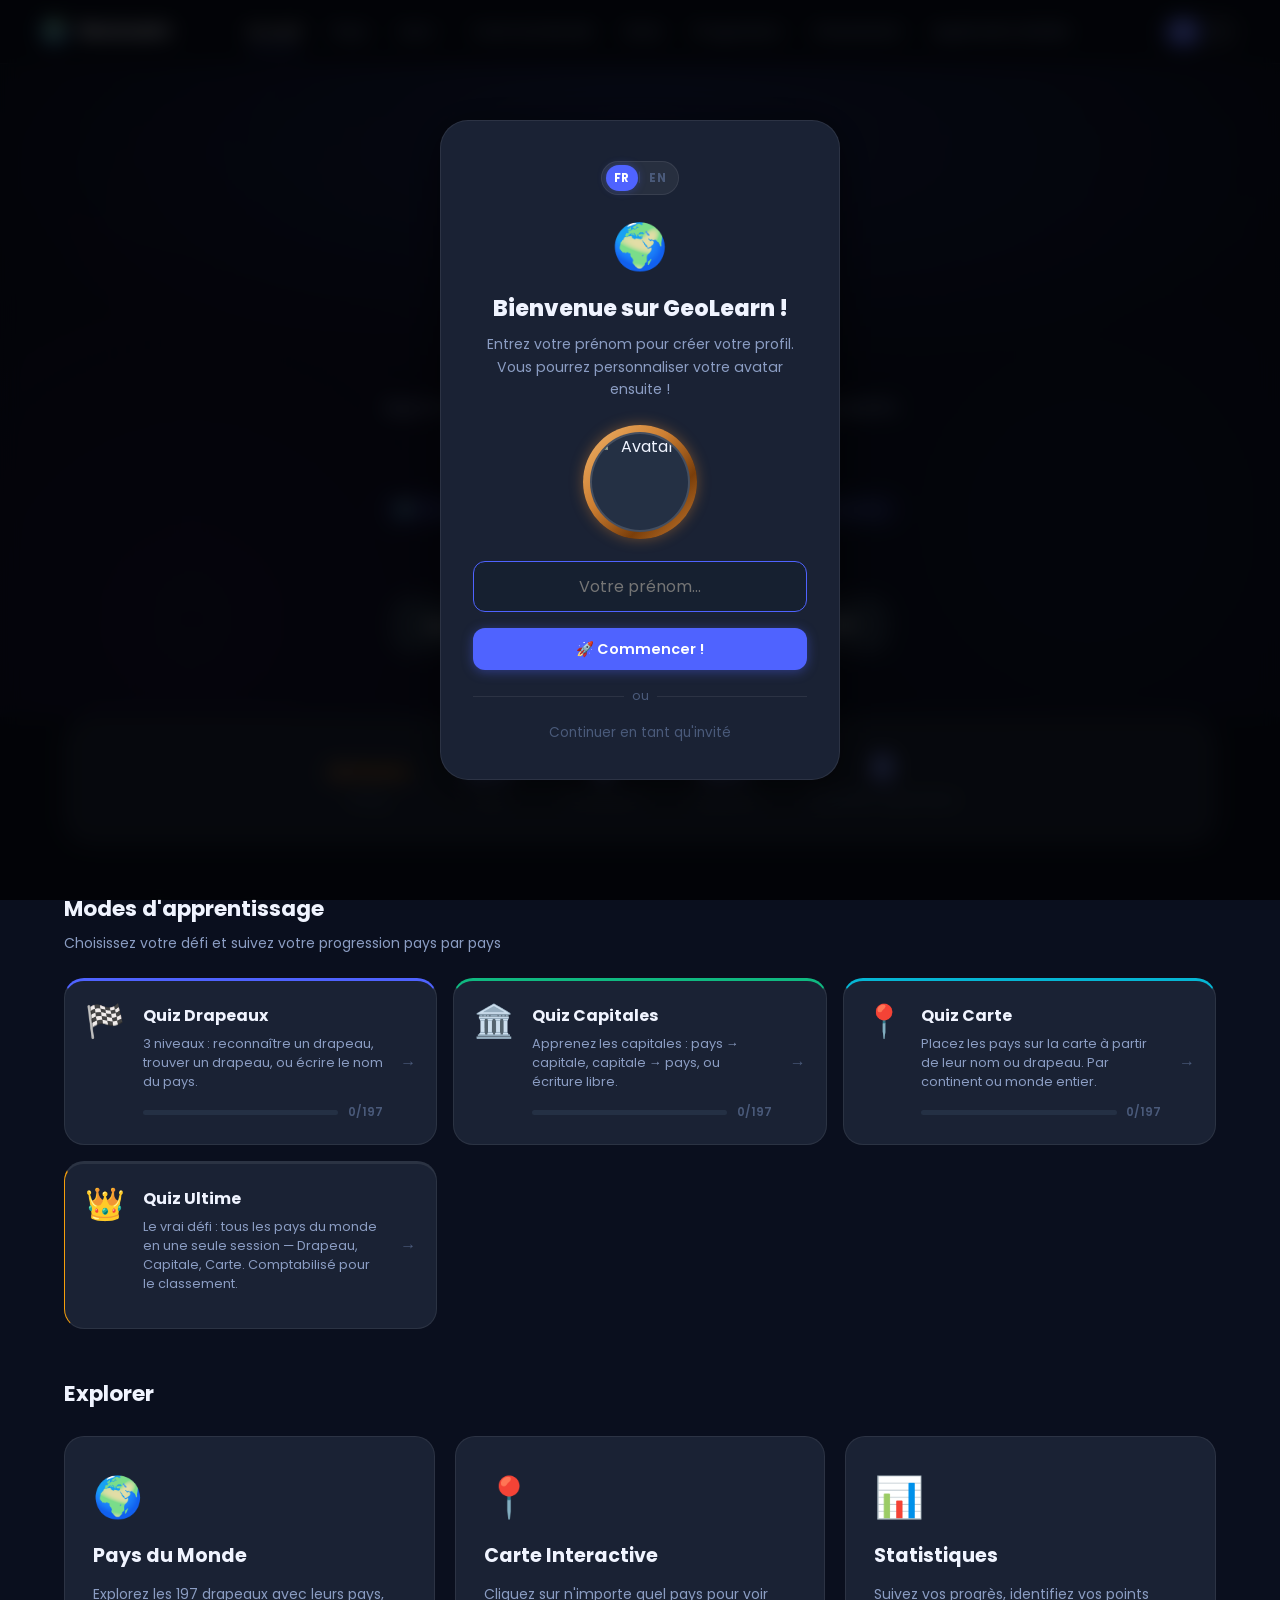
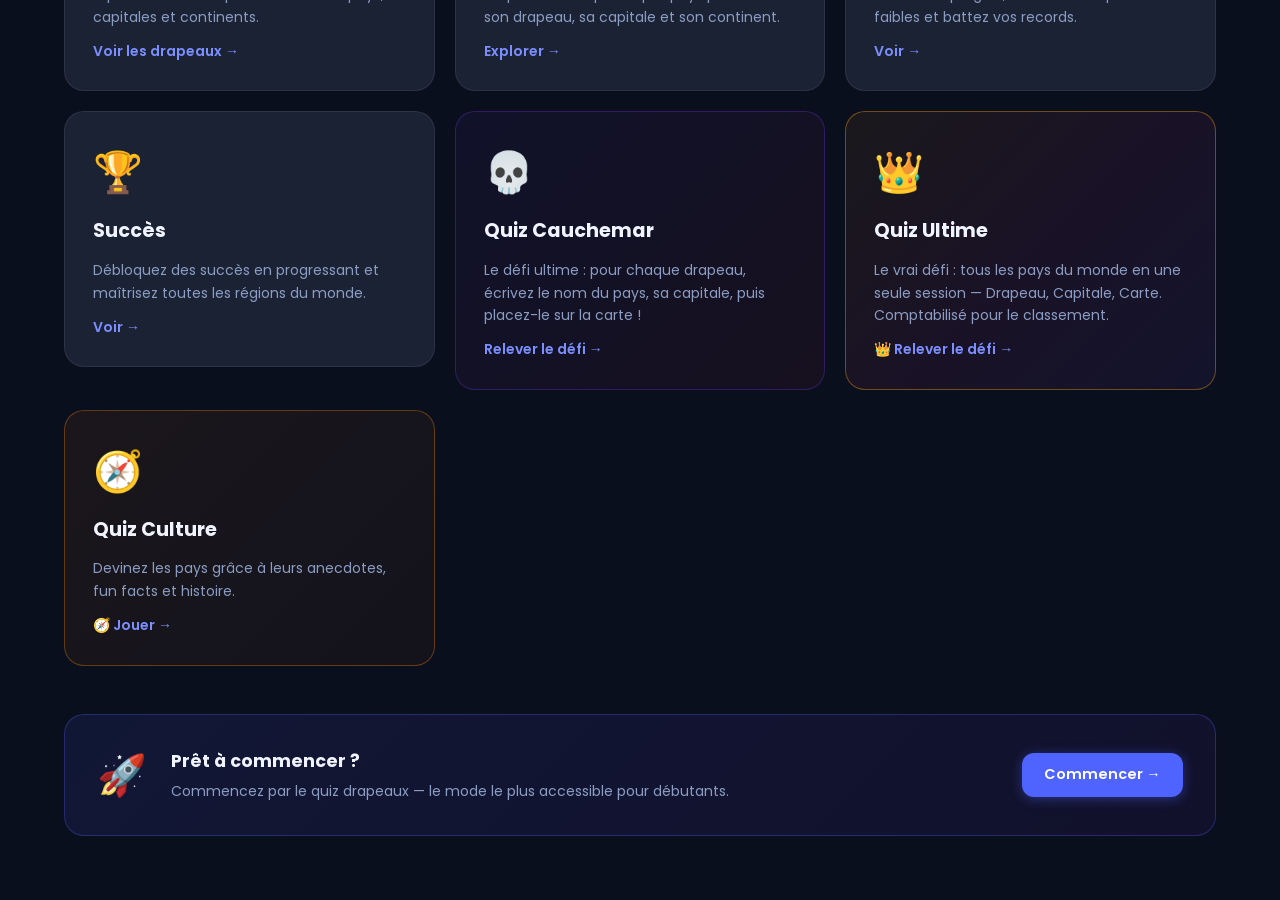
==== commit 49c877ae: "app mobile onglet" ====
--- a/index.html
+++ b/index.html
@@ -2,9 +2,22 @@
 <html lang="fr" id="htmlRoot">
 <head>
   <meta charset="UTF-8">
-  <meta name="viewport" content="width=device-width, initial-scale=1.0">
+  <meta name="viewport" content="width=device-width, initial-scale=1.0, viewport-fit=cover">
   <title>GeoLearn</title>
+
+  <!-- PWA -->
+  <link rel="manifest" href="manifest.json">
+  <meta name="theme-color" content="#4f63ff">
+  <meta name="mobile-web-app-capable" content="yes">
+  <meta name="apple-mobile-web-app-capable" content="yes">
+  <meta name="apple-mobile-web-app-status-bar-style" content="black-translucent">
+  <meta name="apple-mobile-web-app-title" content="GeoLearn">
+  <link rel="apple-touch-icon" href="icons/icon.svg">
+
+  <!-- Favicon -->
+  <link rel="icon" href="icons/icon.svg" type="image/svg+xml">
   <link rel="icon" href="data:image/svg+xml,<svg xmlns=%22http://www.w3.org/2000/svg%22 viewBox=%220 0 100 100%22><text y=%22.9em%22 font-size=%2290%22>🌍</text></svg>">
+
   <link rel="stylesheet" href="https://cdnjs.cloudflare.com/ajax/libs/flag-icons/6.6.6/css/flag-icons.min.css">
   <link rel="preconnect" href="https://fonts.googleapis.com">
   <link rel="preconnect" href="https://fonts.gstatic.com" crossorigin>
@@ -12,6 +25,7 @@
   <link rel="stylesheet" href="css/main.css">
   <link rel="stylesheet" href="css/components.css">
   <link rel="stylesheet" href="css/map.css">
+  <link rel="stylesheet" href="css/mobile.css">
 </head>
 <body>
   <div id="loading-screen">
@@ -45,6 +59,7 @@
       <a href="#/stats" class="nav-link" id="navStats">Stats</a>
       <a href="#/succes" class="nav-link" id="navAch">Progression</a>
       <a href="#/classement" class="nav-link" id="navLeaderboard">Classement</a>
+      <a href="#/app-mobile" class="nav-link" id="navAppMobile">Application Mobile</a>
     </div>
     <button class="nav-toggle" id="navToggle" aria-label="Menu">
       <span></span><span></span><span></span>
@@ -62,6 +77,79 @@
   <main id="app"></main>
   <div id="toast-container"></div>
 
+  <!-- Mobile Bottom Navigation -->
+  <nav id="bottom-nav" aria-label="Navigation principale">
+    <a href="#/" class="bn-item" id="bnHome">
+      <span class="bn-icon">🏠</span>
+      <span class="bn-label" id="bnLabelHome">Accueil</span>
+    </a>
+    <a href="#/drapeaux" class="bn-item" id="bnFlags">
+      <span class="bn-icon">🚩</span>
+      <span class="bn-label" id="bnLabelFlags">Pays</span>
+    </a>
+    <button class="bn-item bn-quiz" id="bnQuiz" type="button" aria-label="Ouvrir les quiz">
+      <span class="bn-icon-wrap">
+        <span class="bn-icon">🎮</span>
+      </span>
+      <span class="bn-label" id="bnLabelQuiz">Quiz</span>
+    </button>
+    <a href="#/stats" class="bn-item" id="bnStats">
+      <span class="bn-icon">📊</span>
+      <span class="bn-label" id="bnLabelStats">Stats</span>
+    </a>
+    <a href="#/profil" class="bn-item" id="bnProfile">
+      <span class="bn-icon">👤</span>
+      <span class="bn-label" id="bnLabelProfile">Profil</span>
+    </a>
+  </nav>
+
+  <!-- Quiz Bottom Sheet (mobile) -->
+  <div id="quiz-bottom-sheet" role="dialog" aria-modal="true">
+    <div class="qbs-backdrop" id="qbsBackdrop"></div>
+    <div class="qbs-panel">
+      <div class="qbs-handle"></div>
+      <div class="qbs-title" id="qbsTitle">🎮 Choisir un Quiz</div>
+      <div class="qbs-grid">
+        <a href="#/quiz/drapeaux" class="qbs-item qbs-flags">
+          <span class="qbs-item-icon">🏁</span>
+          <span class="qbs-item-name" id="qbsNameFlags">Drapeaux</span>
+          <span class="qbs-item-desc" id="qbsDescFlags">Reconnaître les drapeaux</span>
+        </a>
+        <a href="#/quiz/capitales" class="qbs-item qbs-caps">
+          <span class="qbs-item-icon">🏛️</span>
+          <span class="qbs-item-name" id="qbsNameCaps">Capitales</span>
+          <span class="qbs-item-desc" id="qbsDescCaps">Deviner les capitales</span>
+        </a>
+        <a href="#/quiz/carte" class="qbs-item qbs-map">
+          <span class="qbs-item-icon">🗺️</span>
+          <span class="qbs-item-name" id="qbsNameMap">Carte</span>
+          <span class="qbs-item-desc" id="qbsDescMap">Localiser sur la carte</span>
+        </a>
+        <a href="#/quiz/culture" class="qbs-item qbs-culture">
+          <span class="qbs-item-icon">🧭</span>
+          <span class="qbs-item-name" id="qbsNameCulture">Culture</span>
+          <span class="qbs-item-desc" id="qbsDescCulture">Culture générale</span>
+        </a>
+        <a href="#/quiz/cauchemar" class="qbs-item qbs-night">
+          <span class="qbs-item-icon">💀</span>
+          <span class="qbs-item-name" id="qbsNameNight">Cauchemar</span>
+          <span class="qbs-item-desc" id="qbsDescNight">Mode extrême</span>
+        </a>
+        <a href="#/quiz/ultime" class="qbs-item qbs-ultime">
+          <span class="qbs-item-icon">👑</span>
+          <span class="qbs-item-name" id="qbsNameUltime">Ultime</span>
+          <span class="qbs-item-desc" id="qbsDescUltime">Le défi ultime</span>
+        </a>
+        <a href="#/quiz/defi" class="qbs-item qbs-defi" style="grid-column: 1 / -1">
+          <span class="qbs-item-icon">⚔️</span>
+          <span class="qbs-item-name" id="qbsNameDefi">Défi 1v1</span>
+          <span class="qbs-item-desc" id="qbsDescDefi">Jouer contre un ami en temps réel</span>
+        </a>
+      </div>
+    </div>
+  </div>
+
+  <script src="https://cdn.jsdelivr.net/npm/qrcodejs@1.0.0/qrcode.min.js"></script>
   <script src="https://cdn.jsdelivr.net/npm/@supabase/supabase-js@2/dist/umd/supabase.js"></script>
   <script src="js/config.js"></script>
   <script src="js/modules/i18n.js"></script>
@@ -91,5 +179,14 @@
   <script src="js/modules/auth.js"></script>
   <script src="js/modules/flagTest.js"></script>
   <script src="js/app.js"></script>
+
+  <!-- Service Worker registration -->
+  <script>
+    if ('serviceWorker' in navigator) {
+      window.addEventListener('load', () => {
+        navigator.serviceWorker.register('./sw.js').catch(() => {});
+      });
+    }
+  </script>
 </body>
 </html>
--- a/css/components.css
+++ b/css/components.css
@@ -4397,6 +4397,17 @@
   margin-right: 0.1em;
   font-style: normal;
 }
+/* Closing quote */
+.culture-fact-text::after {
+  content: '"';
+  font-size: 3rem;
+  color: var(--cult-accent);
+  opacity: 0.4;
+  line-height: 0;
+  vertical-align: -0.4em;
+  margin-left: 0.1em;
+  font-style: normal;
+}
 
 .culture-fact-question {
   font-size: 0.78rem;
--- a/css/mobile.css
+++ b/css/mobile.css
@@ -0,0 +1,426 @@
+/* =====================================================
+   MOBILE.CSS — GeoLearn PWA
+   Overrides for screens ≤ 768px
+   ===================================================== */
+
+:root {
+  --bottom-nav-height: 64px;
+  --safe-bottom: env(safe-area-inset-bottom, 0px);
+}
+
+/* =====================================================
+   BOTTOM NAVIGATION BAR
+   ===================================================== */
+#bottom-nav {
+  display: none;
+}
+
+#quiz-bottom-sheet {
+  display: none;
+}
+
+@media (max-width: 768px) {
+
+  /* ── Show bottom nav ── */
+  #bottom-nav {
+    display: flex;
+    position: fixed;
+    bottom: 0;
+    left: 0;
+    right: 0;
+    height: calc(var(--bottom-nav-height) + var(--safe-bottom));
+    padding-bottom: var(--safe-bottom);
+    background: rgba(10, 15, 30, 0.97);
+    backdrop-filter: blur(20px);
+    -webkit-backdrop-filter: blur(20px);
+    border-top: 1px solid var(--border);
+    z-index: 1000;
+    align-items: stretch;
+  }
+
+  .bn-item {
+    flex: 1;
+    display: flex;
+    flex-direction: column;
+    align-items: center;
+    justify-content: center;
+    gap: 3px;
+    color: var(--text-muted);
+    text-decoration: none;
+    background: none;
+    border: none;
+    font-family: var(--font);
+    cursor: pointer;
+    transition: color 0.18s ease;
+    padding: 8px 2px;
+    -webkit-tap-highlight-color: transparent;
+    position: relative;
+  }
+  .bn-item:active { opacity: 0.65; }
+  .bn-item.active { color: var(--accent-light); }
+  .bn-item.active .bn-icon { transform: scale(1.12); }
+
+  .bn-icon {
+    font-size: 1.3rem;
+    line-height: 1;
+    transition: transform 0.18s ease;
+    display: block;
+  }
+  .bn-label {
+    font-size: 0.58rem;
+    font-weight: 600;
+    letter-spacing: 0.02em;
+    white-space: nowrap;
+    line-height: 1;
+  }
+
+  /* ── Center quiz FAB ── */
+  .bn-quiz { position: relative; }
+  .bn-quiz-active-indicator {
+    position: absolute;
+    top: 6px;
+    left: 50%;
+    transform: translateX(-50%);
+    width: 4px;
+    height: 4px;
+    border-radius: 50%;
+    background: var(--accent-light);
+    display: none;
+  }
+  .bn-quiz.active .bn-quiz-active-indicator { display: block; }
+
+  .bn-icon-wrap {
+    width: 48px;
+    height: 48px;
+    border-radius: 50%;
+    background: var(--accent);
+    display: flex;
+    align-items: center;
+    justify-content: center;
+    box-shadow: 0 4px 16px rgba(79, 99, 255, 0.5);
+    margin-top: -16px;
+    transition: transform 0.18s ease, box-shadow 0.18s ease;
+  }
+  .bn-quiz:active .bn-icon-wrap {
+    transform: scale(0.92);
+    box-shadow: 0 2px 10px rgba(79, 99, 255, 0.35);
+  }
+  .bn-quiz .bn-icon {
+    font-size: 1.4rem;
+    transform: none !important;
+  }
+
+  /* Notification dot */
+  .bn-item.has-notif::after {
+    content: '';
+    position: absolute;
+    top: 8px;
+    right: calc(50% - 16px);
+    width: 7px;
+    height: 7px;
+    background: #e74c3c;
+    border-radius: 50%;
+    border: 2px solid #0a0f1e;
+  }
+
+  /* ── Top navbar: minimal on mobile ── */
+  #navbar {
+    padding: 0 1rem;
+  }
+  .nav-links {
+    display: none !important;
+  }
+  .nav-toggle {
+    display: none !important;
+  }
+  .nav-right {
+    padding-left: 0;
+    border-left: none;
+  }
+
+  /* ── Adjust main content ── */
+  #app {
+    padding-bottom: calc(var(--bottom-nav-height) + var(--safe-bottom) + 0.5rem);
+  }
+
+  /* ── Toast above bottom nav ── */
+  #toast-container {
+    bottom: calc(var(--bottom-nav-height) + var(--safe-bottom) + 0.75rem);
+    right: 1rem;
+    left: 1rem;
+    align-items: center;
+  }
+
+  /* Safe area insets for notch/home indicator */
+  #bottom-nav {
+    padding-left: env(safe-area-inset-left);
+    padding-right: env(safe-area-inset-right);
+  }
+}
+
+/* =====================================================
+   QUIZ BOTTOM SHEET
+   ===================================================== */
+#quiz-bottom-sheet {
+  position: fixed;
+  inset: 0;
+  z-index: 8000;
+}
+#quiz-bottom-sheet.open {
+  display: block;
+}
+.qbs-backdrop {
+  position: absolute;
+  inset: 0;
+  background: rgba(0, 0, 0, 0.6);
+  backdrop-filter: blur(4px);
+  -webkit-backdrop-filter: blur(4px);
+}
+.qbs-panel {
+  position: absolute;
+  bottom: 0;
+  left: 0;
+  right: 0;
+  background: var(--bg-secondary);
+  border-top: 1px solid var(--border);
+  border-radius: var(--radius-xl) var(--radius-xl) 0 0;
+  padding: 0.75rem 1.25rem calc(var(--bottom-nav-height) + var(--safe-bottom) + 1rem);
+  transform: translateY(100%);
+  transition: transform 0.3s cubic-bezier(0.32, 0.72, 0, 1);
+}
+#quiz-bottom-sheet.open .qbs-panel {
+  transform: translateY(0);
+}
+.qbs-handle {
+  width: 40px;
+  height: 4px;
+  background: var(--border);
+  border-radius: 2px;
+  margin: 0 auto 1rem;
+}
+.qbs-title {
+  font-size: 1.05rem;
+  font-weight: 700;
+  margin-bottom: 0.9rem;
+  text-align: center;
+  color: var(--text-primary);
+}
+.qbs-grid {
+  display: grid;
+  grid-template-columns: 1fr 1fr;
+  gap: 0.55rem;
+}
+.qbs-item {
+  display: flex;
+  flex-direction: column;
+  align-items: center;
+  gap: 0.3rem;
+  padding: 0.9rem 0.6rem;
+  border-radius: var(--radius-md);
+  border: 1px solid var(--border);
+  border-top-width: 3px;
+  background: var(--bg-card);
+  text-decoration: none;
+  color: inherit;
+  transition: transform 0.15s ease;
+  -webkit-tap-highlight-color: transparent;
+  text-align: center;
+}
+.qbs-item:active { transform: scale(0.95); }
+.qbs-item-icon  { font-size: 1.5rem; line-height: 1; }
+.qbs-item-name  { font-size: 0.82rem; font-weight: 700; }
+.qbs-item-desc  { font-size: 0.67rem; color: var(--text-secondary); line-height: 1.3; }
+
+.qbs-flags   { border-top-color: var(--accent); }
+.qbs-caps    { border-top-color: var(--success); }
+.qbs-map     { border-top-color: var(--oceania); }
+.qbs-night   { border-top-color: #7c3aed; }
+.qbs-culture { border-top-color: var(--warning); }
+.qbs-defi    { border-top-color: #ef4444; }
+.qbs-ultime  { border-top-color: var(--warning); }
+
+/* =====================================================
+   GENERAL TOUCH & LAYOUT IMPROVEMENTS
+   ===================================================== */
+@media (max-width: 768px) {
+
+  /* Larger touch targets */
+  .btn { min-height: 44px; }
+  .btn-sm { min-height: 36px; }
+
+  /* Prevent iOS input zoom (font-size must be ≥ 16px) */
+  input[type="text"],
+  input[type="email"],
+  input[type="password"],
+  input[type="search"],
+  select,
+  textarea {
+    font-size: 16px !important;
+  }
+
+  /* Page spacing */
+  .page {
+    padding: 1.25rem 1rem;
+  }
+  .page-title { font-size: 1.6rem; }
+  .page-subtitle { font-size: 0.875rem; margin-bottom: 1.25rem; }
+
+  /* Hero */
+  .home-hero { padding: 2.5rem 1rem 2rem; }
+  .hero-title { font-size: clamp(2rem, 9vw, 3rem); }
+  .hero-subtitle { font-size: 1rem; }
+  .hero-actions {
+    flex-direction: column;
+    align-items: stretch;
+    gap: 0.6rem;
+  }
+  .hero-actions .btn { justify-content: center; }
+
+  /* Feature cards */
+  .features-grid {
+    grid-template-columns: 1fr;
+    gap: 0.75rem;
+  }
+  .feature-card { padding: 1.2rem; }
+
+  /* Home tracks */
+  .home-tracks {
+    grid-template-columns: 1fr;
+    gap: 0.75rem;
+  }
+
+  /* Home pills */
+  .home-pills { gap: 0.35rem; }
+  .home-pill { font-size: 0.72rem; padding: 0.25rem 0.65rem; }
+
+  /* CTA banner */
+  .home-cta-banner {
+    flex-direction: column;
+    text-align: center;
+    padding: 1.25rem;
+  }
+  .home-cta-banner .btn {
+    width: 100%;
+    justify-content: center;
+  }
+
+  /* Stats page */
+  .stats-grid { grid-template-columns: repeat(2, 1fr); gap: 0.75rem; }
+  .stats-grid-5 { grid-template-columns: repeat(2, 1fr); }
+  .stat-card { padding: 1rem; }
+  .stat-card-number { font-size: 2rem; }
+
+  /* Continent cards */
+  .continent-cards-grid { grid-template-columns: repeat(3, 1fr); gap: 0.5rem; }
+  .continent-ring-card { padding: 0.7rem 0.3rem 0.6rem; }
+  .continent-ring-name { font-size: 0.75rem; }
+  .continent-ring-sub { font-size: 0.62rem; }
+
+  /* Continent detail */
+  .continent-type-stats { grid-template-columns: 1fr; gap: 0.5rem; }
+  .type-cards-grid { grid-template-columns: 1fr; gap: 0.75rem; }
+  .continent-detail-panel { padding: 1rem; }
+
+  /* Country progress list */
+  .country-progress-list {
+    grid-template-columns: 1fr 1fr;
+    max-height: 280px;
+  }
+
+  /* Hard country list */
+  .hard-country-item { padding: 0.9rem 1rem; }
+}
+
+/* =====================================================
+   QUIZ MOBILE
+   ===================================================== */
+@media (max-width: 768px) {
+
+  /* Quiz option grid */
+  .quiz-options {
+    grid-template-columns: 1fr 1fr !important;
+    gap: 0.6rem !important;
+  }
+  .quiz-option {
+    min-height: 54px !important;
+    font-size: 0.875rem !important;
+    padding: 0.7rem 0.5rem !important;
+    text-align: center !important;
+  }
+
+  /* Large flag in quiz */
+  .quiz-flag-display { font-size: 5rem !important; }
+
+  /* Level selection */
+  .level-card { padding: 1.2rem !important; }
+  .level-grid {
+    grid-template-columns: 1fr !important;
+    gap: 0.75rem !important;
+  }
+
+  /* Quiz result rank card */
+  .rank-card { padding: 1.5rem 1rem !important; }
+}
+
+@media (max-width: 480px) {
+  /* On very small screens, quiz options go full width */
+  .quiz-options {
+    grid-template-columns: 1fr !important;
+  }
+  .quiz-option {
+    min-height: 50px !important;
+  }
+  .continent-cards-grid { grid-template-columns: repeat(2, 1fr); }
+  .country-progress-list { grid-template-columns: 1fr; }
+  .stats-grid-5 { grid-template-columns: repeat(2, 1fr); }
+}
+
+/* =====================================================
+   FLAG LIST MOBILE
+   ===================================================== */
+@media (max-width: 480px) {
+  .flag-grid {
+    grid-template-columns: repeat(2, 1fr) !important;
+    gap: 0.5rem !important;
+  }
+  .flag-card { padding: 0.75rem 0.6rem !important; }
+}
+
+/* =====================================================
+   MAP MOBILE
+   ===================================================== */
+@media (max-width: 768px) {
+  /* Map takes full height minus top + bottom nav */
+  .map-wrapper, #map-container {
+    height: calc(100vh - var(--nav-height) - var(--bottom-nav-height) - var(--safe-bottom)) !important;
+  }
+}
+
+/* =====================================================
+   AUTH MODAL MOBILE
+   ===================================================== */
+@media (max-width: 768px) {
+  .auth-modal-content,
+  .modal-content {
+    margin: 1rem;
+    max-height: 88vh;
+    overflow-y: auto;
+    border-radius: var(--radius-lg);
+  }
+}
+
+/* =====================================================
+   LEADERBOARD MOBILE
+   ===================================================== */
+@media (max-width: 480px) {
+  .leaderboard-row { padding: 0.75rem !important; }
+  .leaderboard-rank { font-size: 1rem !important; }
+}
+
+/* =====================================================
+   PROFILE MOBILE
+   ===================================================== */
+@media (max-width: 480px) {
+  .profile-avatar { font-size: 3rem !important; }
+  .profile-card { padding: 1.25rem !important; }
+}
